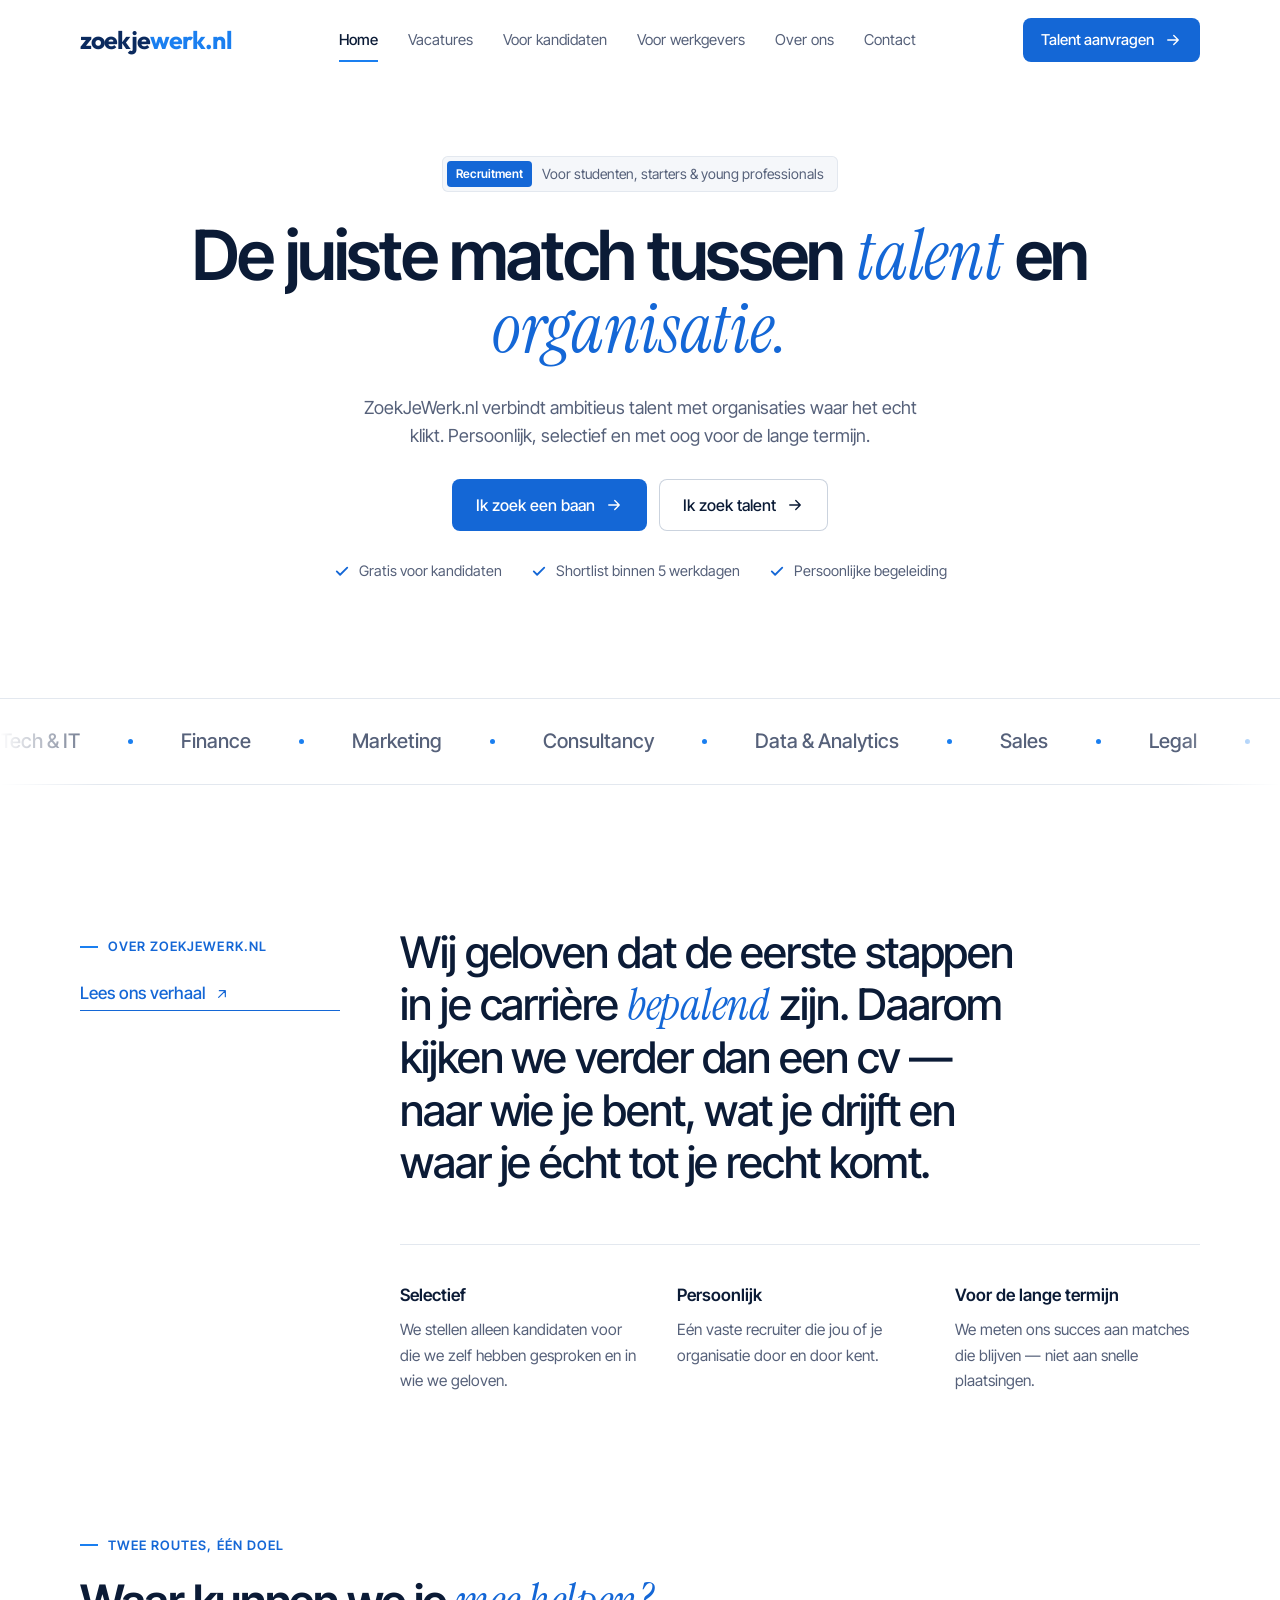
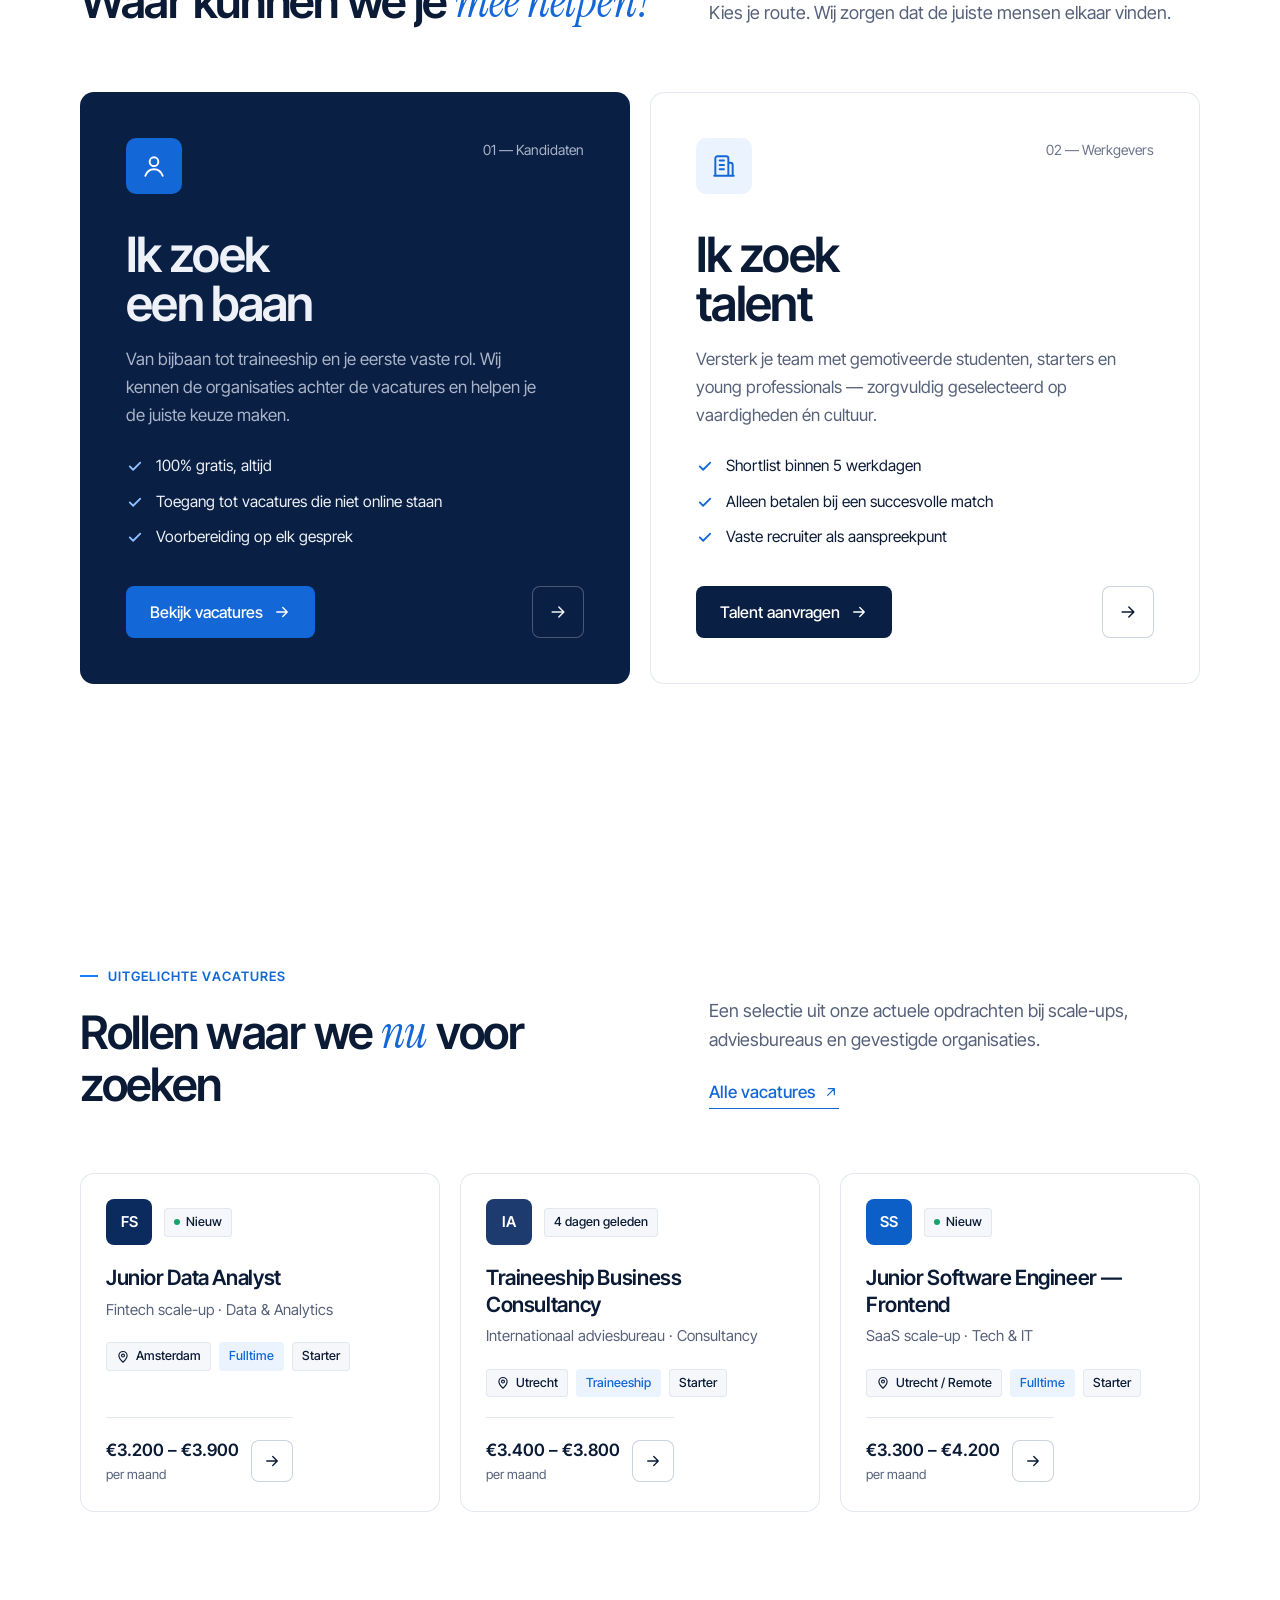
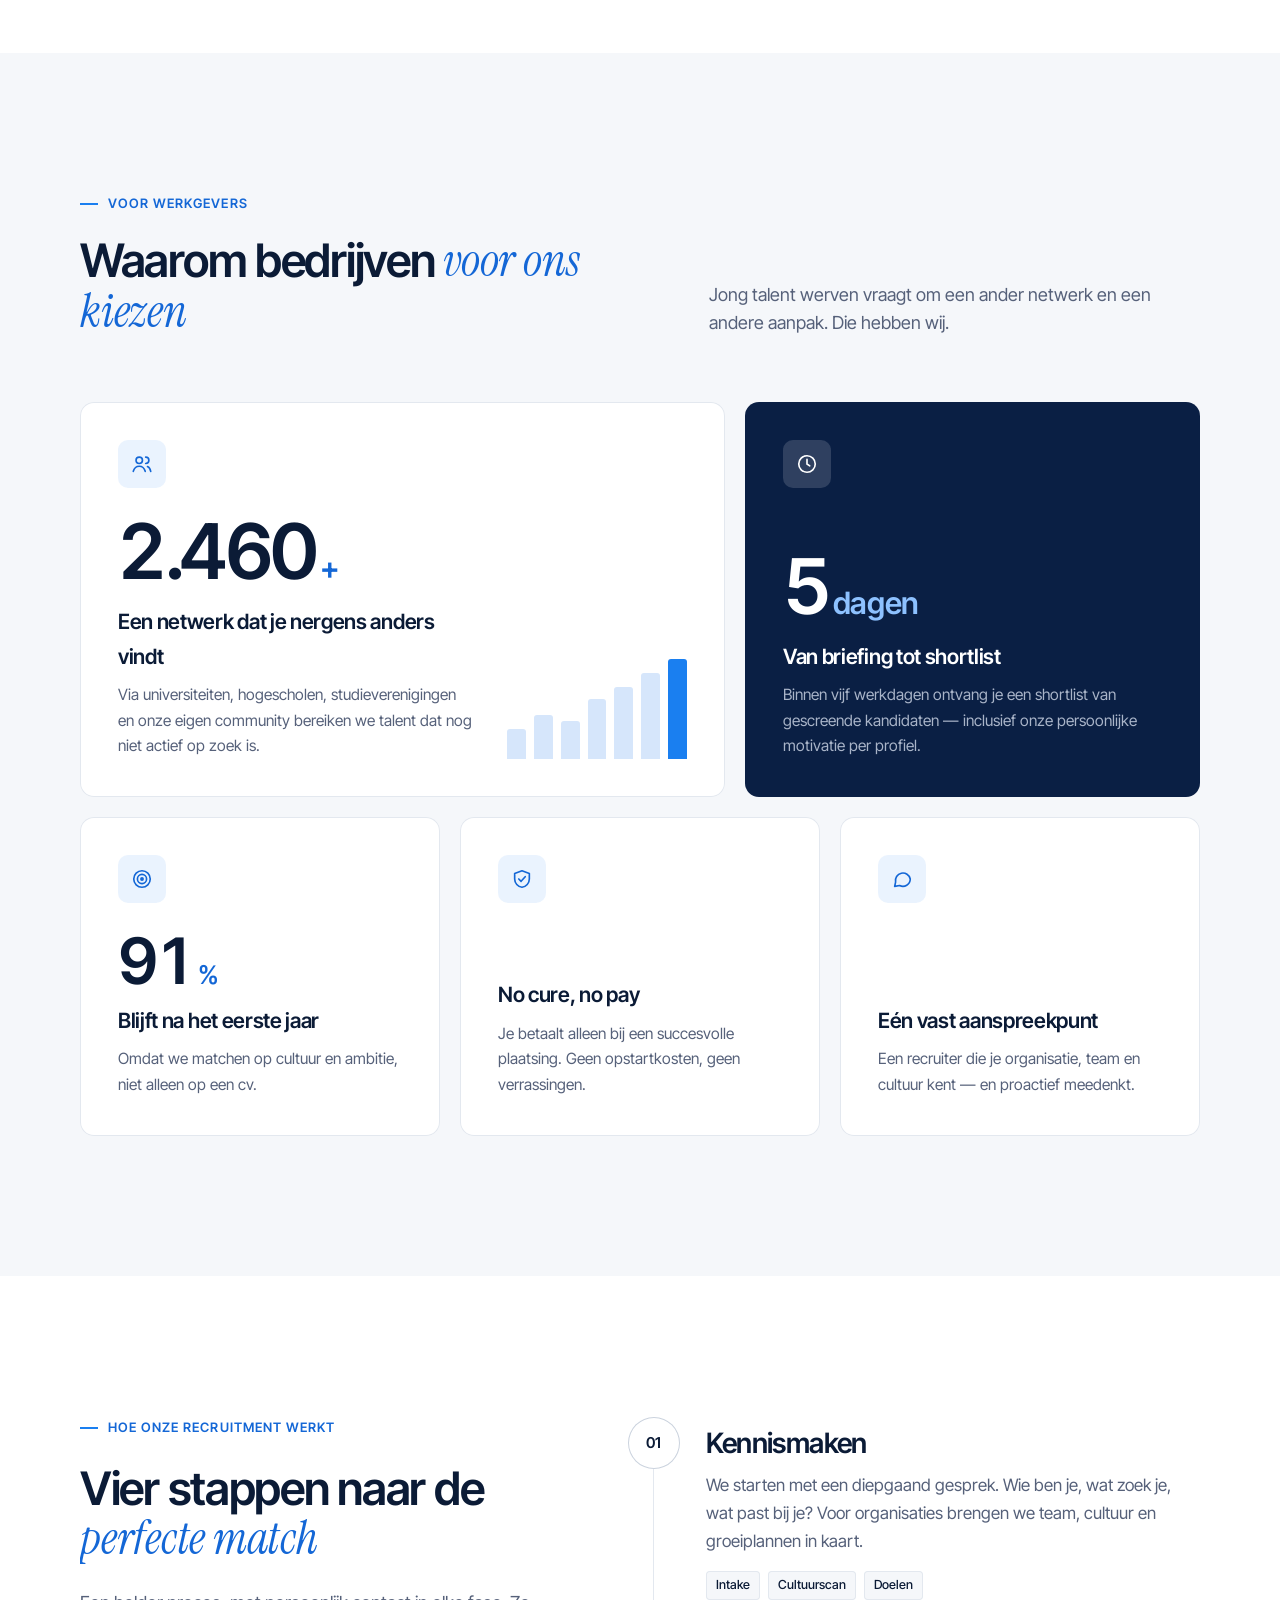
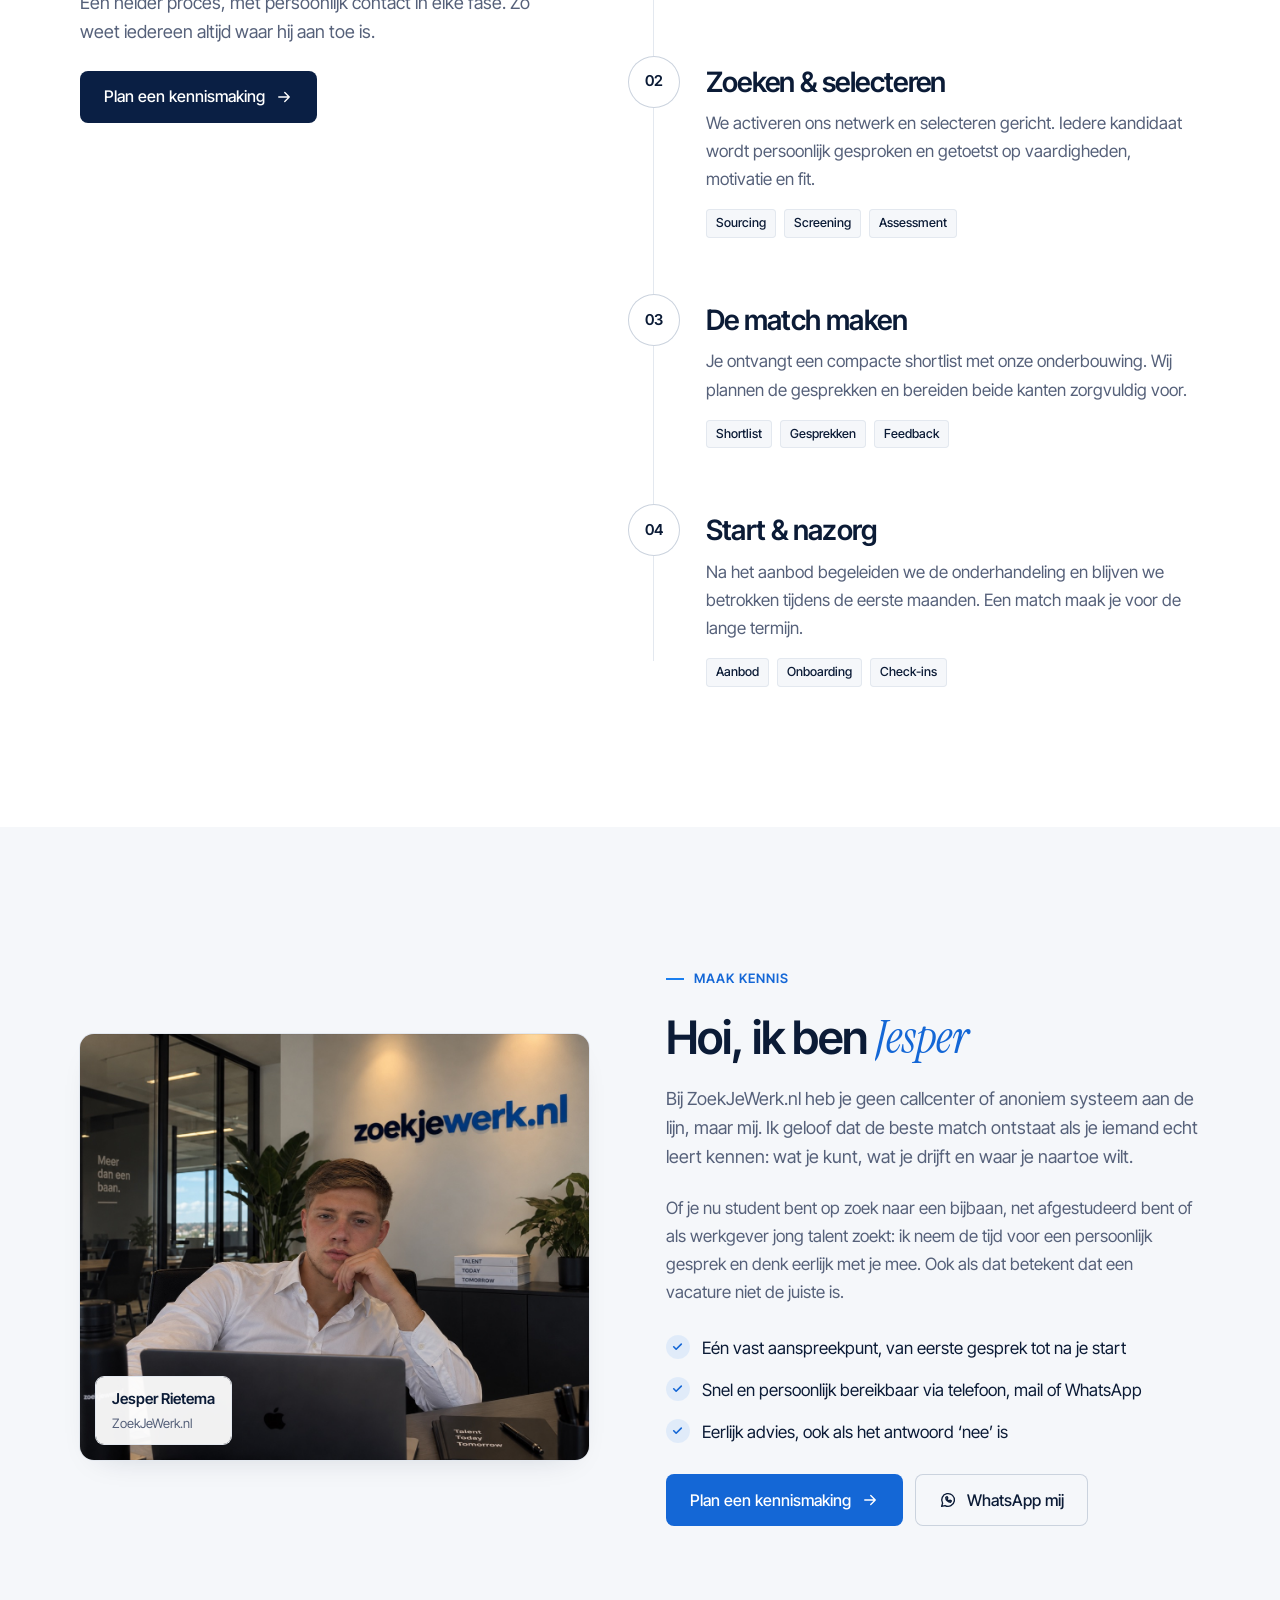
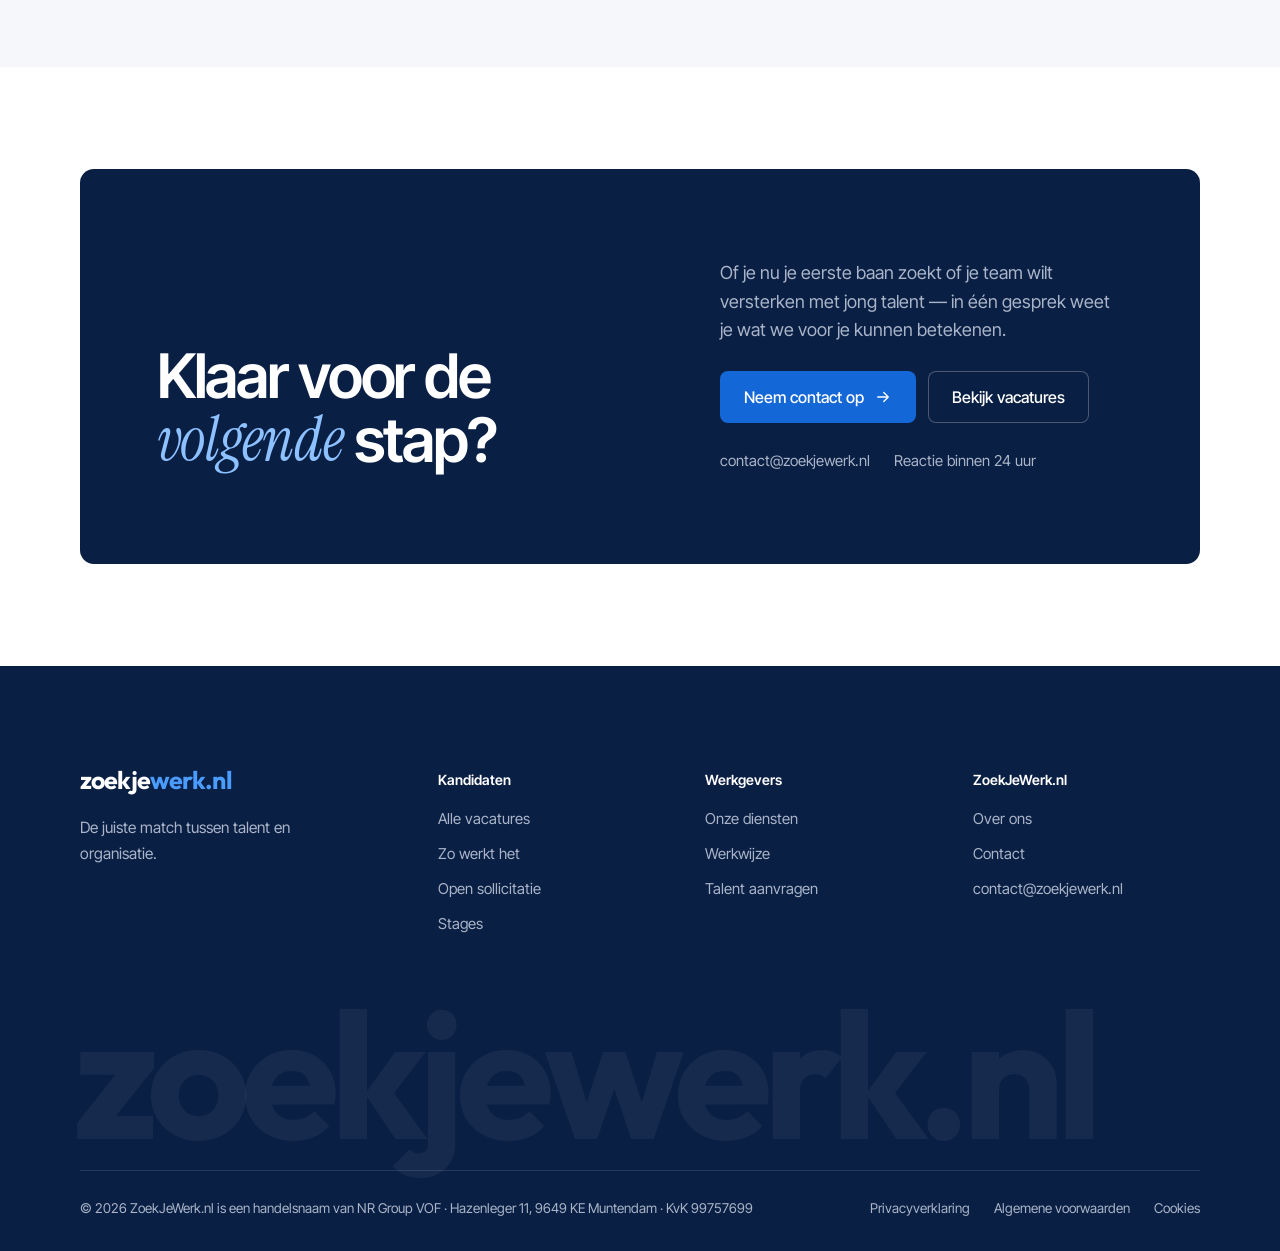
==== index.html @ 66260db1 "Homepage: sectie 'Maak kennis' met foto van Jesper - Foto gecomprimeerd (jesper.jpg, 190 KB) - Map a" ====
<!DOCTYPE html>
<html lang="nl">
<head>
  <meta charset="utf-8">
  <meta name="viewport" content="width=device-width, initial-scale=1">
  <title>ZoekJeWerk.nl — De juiste match tussen talent en organisatie</title>
  <meta name="description" content="ZoekJeWerk.nl is hét recruitmentbureau voor studenten, starters en young professionals. Wij koppelen talent aan organisaties waar het écht klikt.">
  <meta name="theme-color" content="#040B1C">
  <meta property="og:title" content="ZoekJeWerk.nl — De juiste match tussen talent en organisatie">
  <meta property="og:description" content="ZoekJeWerk.nl is hét recruitmentbureau voor studenten, starters en young professionals. Wij koppelen talent aan organisaties waar het écht klikt.">
  <meta property="og:type" content="website">
  <meta property="og:locale" content="nl_NL">
  <link rel="icon" href="data:image/svg+xml,%3Csvg xmlns='http://www.w3.org/2000/svg' viewBox='0 0 64 64'%3E%3Crect width='64' height='64' rx='16' fill='%230B2A5E'/%3E%3Ctext x='32' y='45' text-anchor='middle' font-family='Arial,Helvetica,sans-serif' font-weight='800' font-size='40' fill='%23fff'%3Ez%3C/text%3E%3Ccircle cx='48' cy='44' r='5' fill='%231A7FF0'/%3E%3C/svg%3E">
  <link rel="preconnect" href="https://fonts.googleapis.com">
  <link rel="preconnect" href="https://fonts.gstatic.com" crossorigin>
  <link href="https://fonts.googleapis.com/css2?family=Inter+Tight:wght@400;500;600;700&family=Instrument+Serif:ital@1&family=Outfit:wght@600;700&display=swap" rel="stylesheet">
  <link rel="stylesheet" href="assets/css/style.css">
</head>
<body>
  <div class="curtain" aria-hidden="true"><span class="wordmark"><span class="wordmark__a">zoekje</span><span class="wordmark__b">werk.nl</span></span></div>
  <a class="sr-only" href="#main">Direct naar de inhoud</a>

  <header class="header">
    <div class="container header__bar">
      <a class="logo" href="index.html" aria-label="ZoekJeWerk.nl — naar de homepage"><span class="wordmark"><span class="wordmark__a">zoekje</span><span class="wordmark__b">werk.nl</span></span></a>
      <nav class="nav" aria-label="Hoofdmenu">
        <a href="index.html" aria-current="page">Home</a>
        <a href="vacatures.html">Vacatures</a>
        <a href="voor-kandidaten.html">Voor kandidaten</a>
        <a href="voor-werkgevers.html">Voor werkgevers</a>
        <a href="over-ons.html">Over ons</a>
        <a href="contact.html">Contact</a>
      </nav>
      <div class="header__cta">
        <a class="btn btn--accent btn--sm" href="voor-werkgevers.html#aanvraag">Talent aanvragen <svg class="arrow" viewBox="0 0 24 24" fill="none" stroke="currentColor" stroke-width="1.8" stroke-linecap="round" stroke-linejoin="round"><path d="M5 12h14M13 6l6 6-6 6"/></svg></a>
        <button class="menu-toggle" aria-label="Menu openen" aria-expanded="false"><span></span><span></span></button>
      </div>
    </div>
  </header>

  <div class="mobile-menu">
    <nav aria-label="Mobiel menu">
      <a href="index.html" aria-current="page">Home</a>
      <a href="vacatures.html">Vacatures</a>
      <a href="voor-kandidaten.html">Voor kandidaten</a>
      <a href="voor-werkgevers.html">Voor werkgevers</a>
      <a href="over-ons.html">Over ons</a>
      <a href="contact.html">Contact</a>
    </nav>
    <div class="mobile-menu__foot">
      <a class="btn btn--accent" href="voor-werkgevers.html#aanvraag">Talent aanvragen <svg class="arrow" viewBox="0 0 24 24" fill="none" stroke="currentColor" stroke-width="1.8" stroke-linecap="round" stroke-linejoin="round"><path d="M5 12h14M13 6l6 6-6 6"/></svg></a>
      <a href="mailto:contact@zoekjewerk.nl">contact@zoekjewerk.nl</a>
    </div>
  </div>

  <main id="main">
    <section class="hero fx-noise">
      <div class="orb orb--gold"></div>
      <div class="orb orb--blue"></div>
      <div class="orb orb--violet"></div>
      <div class="fx-grid"></div>

      <div class="container hero__inner">
        <div class="hero__copy">
          <div class="hero__badge fade-up" style="--d:.3s"><b>Recruitment</b> Voor studenten, starters &amp; young professionals</div>
          <h1 class="display" data-split data-split-delay=".4">De juiste match tussen <span class="serif">talent</span> en <span class="serif">organisatie.</span></h1>
          <p class="hero__sub fade-up" style="--d:1s">ZoekJeWerk.nl verbindt ambitieus talent met organisaties waar het echt klikt. Persoonlijk, selectief en met oog voor de lange termijn.</p>
          <div class="hero__actions fade-up" style="--d:1.15s">
            <a class="btn btn--accent" href="vacatures.html">Ik zoek een baan <svg class="arrow" viewBox="0 0 24 24" fill="none" stroke="currentColor" stroke-width="1.8" stroke-linecap="round" stroke-linejoin="round"><path d="M5 12h14M13 6l6 6-6 6"/></svg></a>
            <a class="btn btn--ghost" href="voor-werkgevers.html">Ik zoek talent <svg class="arrow" viewBox="0 0 24 24" fill="none" stroke="currentColor" stroke-width="1.8" stroke-linecap="round" stroke-linejoin="round"><path d="M5 12h14M13 6l6 6-6 6"/></svg></a>
          </div>
          <div class="hero__meta fade-up" style="--d:1.3s">
            <span><svg viewBox="0 0 24 24" fill="none" stroke="currentColor" stroke-width="2.4" stroke-linecap="round" stroke-linejoin="round"><path d="M5 12.5l4.5 4.5L19 7.5"/></svg> Gratis voor kandidaten</span>
            <span><svg viewBox="0 0 24 24" fill="none" stroke="currentColor" stroke-width="2.4" stroke-linecap="round" stroke-linejoin="round"><path d="M5 12.5l4.5 4.5L19 7.5"/></svg> Shortlist binnen 5 werkdagen</span>
            <span><svg viewBox="0 0 24 24" fill="none" stroke="currentColor" stroke-width="2.4" stroke-linecap="round" stroke-linejoin="round"><path d="M5 12.5l4.5 4.5L19 7.5"/></svg> Persoonlijke begeleiding</span>
          </div>
        </div>
      </div>

      <div class="scroll-hint" aria-hidden="true">Scroll<i></i></div>
    </section>

    <div class="marquee" aria-label="Vakgebieden waarin wij werven">
      <div class="marquee__track">
        <span class="marquee__item">Tech &amp; IT</span><span class="marquee__item">Finance</span><span class="marquee__item">Marketing</span><span class="marquee__item">Consultancy</span><span class="marquee__item">Data &amp; Analytics</span><span class="marquee__item">Sales</span><span class="marquee__item">Legal</span><span class="marquee__item">HR</span><span class="marquee__item">Supply Chain</span><span class="marquee__item">Customer Success</span><span class="marquee__item">Tech &amp; IT</span><span class="marquee__item">Finance</span><span class="marquee__item">Marketing</span><span class="marquee__item">Consultancy</span><span class="marquee__item">Data &amp; Analytics</span><span class="marquee__item">Sales</span><span class="marquee__item">Legal</span><span class="marquee__item">HR</span><span class="marquee__item">Supply Chain</span><span class="marquee__item">Customer Success</span>
      </div>
    </div>

    <section class="section">
      <div class="container intro-grid">
        <div class="intro-side">
          <span class="eyebrow reveal">Over ZoekJeWerk.nl</span>
          <a class="link-arrow reveal" style="--d:.1s" href="over-ons.html">Lees ons verhaal <svg viewBox="0 0 24 24" fill="none" stroke="currentColor" stroke-width="1.8" stroke-linecap="round" stroke-linejoin="round"><path d="M7 17L17 7M8 7h9v9"/></svg></a>
        </div>
        <div>
          <p class="statement" data-highlight>Wij geloven dat de eerste stappen in je carrière <span class="serif">bepalend</span> zijn. Daarom kijken we verder dan een cv — naar wie je bent, wat je drijft en waar je écht tot je recht komt.</p>
          <div class="intro-foot">
            <div class="reveal"><h4>Selectief</h4><p>We stellen alleen kandidaten voor die we zelf hebben gesproken en in wie we geloven.</p></div>
            <div class="reveal" style="--d:.1s"><h4>Persoonlijk</h4><p>Eén vaste recruiter die jou of je organisatie door en door kent.</p></div>
            <div class="reveal" style="--d:.2s"><h4>Voor de lange termijn</h4><p>We meten ons succes aan matches die blijven — niet aan snelle plaatsingen.</p></div>
          </div>
        </div>
      </div>
    </section>

    <section class="section" style="padding-top:0">
      <div class="container">
        <div class="section-head section-head--split">
          <div style="display:grid;gap:20px">
            <span class="eyebrow reveal">Twee routes, één doel</span>
            <h2 class="h2" data-split>Waar kunnen we je <span class="serif">mee helpen?</span></h2>
          </div>
          <p class="lead reveal">Kies je route. Wij zorgen dat de juiste mensen elkaar vinden.</p>
        </div>
        <div class="routes">
          <a class="route route--dark reveal" href="vacatures.html">
            <div class="route__glow"></div>
            <div class="route__top">
              <div class="route__icon"><svg viewBox="0 0 24 24" fill="none" stroke="currentColor" stroke-width="1.8" stroke-linecap="round" stroke-linejoin="round"><circle cx="12" cy="8" r="4"/><path d="M4 21c1.5-4 4.5-6 8-6s6.5 2 8 6"/></svg></div>
              <span class="route__num">01 — Kandidaten</span>
            </div>
            <div>
              <h3>Ik zoek<br>een baan</h3>
              <p>Van bijbaan tot traineeship en je eerste vaste rol. Wij kennen de organisaties achter de vacatures en helpen je de juiste keuze maken.</p>
              <ul class="route__list">
                <li><svg viewBox="0 0 24 24" fill="none" stroke="currentColor" stroke-width="2.4" stroke-linecap="round" stroke-linejoin="round"><path d="M5 12.5l4.5 4.5L19 7.5"/></svg> 100% gratis, altijd</li>
                <li><svg viewBox="0 0 24 24" fill="none" stroke="currentColor" stroke-width="2.4" stroke-linecap="round" stroke-linejoin="round"><path d="M5 12.5l4.5 4.5L19 7.5"/></svg> Toegang tot vacatures die niet online staan</li>
                <li><svg viewBox="0 0 24 24" fill="none" stroke="currentColor" stroke-width="2.4" stroke-linecap="round" stroke-linejoin="round"><path d="M5 12.5l4.5 4.5L19 7.5"/></svg> Voorbereiding op elk gesprek</li>
              </ul>
            </div>
            <div class="route__foot">
              <span class="btn btn--accent">Bekijk vacatures <svg class="arrow" viewBox="0 0 24 24" fill="none" stroke="currentColor" stroke-width="1.8" stroke-linecap="round" stroke-linejoin="round"><path d="M5 12h14M13 6l6 6-6 6"/></svg></span>
              <span class="route__go"><svg class="arrow" viewBox="0 0 24 24" fill="none" stroke="currentColor" stroke-width="1.8" stroke-linecap="round" stroke-linejoin="round"><path d="M5 12h14M13 6l6 6-6 6"/></svg></span>
            </div>
          </a>
          <a class="route route--light reveal" style="--d:.12s" href="voor-werkgevers.html">
            <div class="route__glow"></div>
            <div class="route__top">
              <div class="route__icon"><svg viewBox="0 0 24 24" fill="none" stroke="currentColor" stroke-width="1.8" stroke-linecap="round" stroke-linejoin="round"><path d="M4 21V5a2 2 0 0 1 2-2h8a2 2 0 0 1 2 2v16M16 9h2a2 2 0 0 1 2 2v10M3 21h18M8 7h4M8 11h4M8 15h4"/></svg></div>
              <span class="route__num">02 — Werkgevers</span>
            </div>
            <div>
              <h3>Ik zoek<br>talent</h3>
              <p>Versterk je team met gemotiveerde studenten, starters en young professionals — zorgvuldig geselecteerd op vaardigheden én cultuur.</p>
              <ul class="route__list">
                <li><svg viewBox="0 0 24 24" fill="none" stroke="currentColor" stroke-width="2.4" stroke-linecap="round" stroke-linejoin="round"><path d="M5 12.5l4.5 4.5L19 7.5"/></svg> Shortlist binnen 5 werkdagen</li>
                <li><svg viewBox="0 0 24 24" fill="none" stroke="currentColor" stroke-width="2.4" stroke-linecap="round" stroke-linejoin="round"><path d="M5 12.5l4.5 4.5L19 7.5"/></svg> Alleen betalen bij een succesvolle match</li>
                <li><svg viewBox="0 0 24 24" fill="none" stroke="currentColor" stroke-width="2.4" stroke-linecap="round" stroke-linejoin="round"><path d="M5 12.5l4.5 4.5L19 7.5"/></svg> Vaste recruiter als aanspreekpunt</li>
              </ul>
            </div>
            <div class="route__foot">
              <span class="btn">Talent aanvragen <svg class="arrow" viewBox="0 0 24 24" fill="none" stroke="currentColor" stroke-width="1.8" stroke-linecap="round" stroke-linejoin="round"><path d="M5 12h14M13 6l6 6-6 6"/></svg></span>
              <span class="route__go"><svg class="arrow" viewBox="0 0 24 24" fill="none" stroke="currentColor" stroke-width="1.8" stroke-linecap="round" stroke-linejoin="round"><path d="M5 12h14M13 6l6 6-6 6"/></svg></span>
            </div>
          </a>
        </div>
      </div>
    </section>

    <section class="section white">
      <div class="container">
        <div class="section-head section-head--split">
          <div style="display:grid;gap:20px">
            <span class="eyebrow reveal">Uitgelichte vacatures</span>
            <h2 class="h2" data-split>Rollen waar we <span class="serif">nu</span> voor zoeken</h2>
          </div>
          <div class="reveal" style="display:grid;gap:24px;justify-items:start">
            <p class="lead">Een selectie uit onze actuele opdrachten bij scale-ups, adviesbureaus en gevestigde organisaties.</p>
            <a class="link-arrow" href="vacatures.html">Alle vacatures <svg viewBox="0 0 24 24" fill="none" stroke="currentColor" stroke-width="1.8" stroke-linecap="round" stroke-linejoin="round"><path d="M7 17L17 7M8 7h9v9"/></svg></a>
          </div>
        </div>
        <div class="jobs-grid" id="featured-jobs"></div>
      </div>
    </section>

    <section class="section dark fx-noise" style="overflow:hidden">
      <div class="container" style="position:relative;z-index:1">
        <div class="section-head section-head--split">
          <div style="display:grid;gap:20px">
            <span class="eyebrow reveal">Voor werkgevers</span>
            <h2 class="h2" data-split>Waarom bedrijven <span class="serif" style="color:var(--accent-2)">voor ons kiezen</span></h2>
          </div>
          <p class="lead reveal">Jong talent werven vraagt om een ander netwerk en een andere aanpak. Die hebben wij.</p>
        </div>
        <div class="bento">
          <div class="bento__cell bento__cell--a">
            <div class="bento__icon"><svg viewBox="0 0 24 24" fill="none" stroke="currentColor" stroke-width="1.8" stroke-linecap="round" stroke-linejoin="round"><circle cx="9" cy="8" r="3.5"/><path d="M2.5 20c1-3.5 3.5-5.5 6.5-5.5s5.5 2 6.5 5.5"/><path d="M16 4.5a3.5 3.5 0 0 1 0 7M18 14.8c1.8.8 3 2.6 3.5 5.2"/></svg></div>
            <div style="display:grid;grid-template-columns:1fr auto;gap:32px;align-items:end">
              <div>
                <div class="bento__stat"><span data-count="2500">0</span><small>+</small></div>
                <h3 style="margin-top:16px">Een netwerk dat je nergens anders vindt</h3>
                <p>Via universiteiten, hogescholen, studieverenigingen en onze eigen community bereiken we talent dat nog niet actief op zoek is.</p>
              </div>
              <div class="bento__viz" style="width:180px" aria-hidden="true"><i></i><i></i><i></i><i></i><i></i><i></i><i></i></div>
            </div>
          </div>
          <div class="bento__cell bento__cell--b">
            <div class="bento__icon" style="background:rgba(255,255,255,.15);color:#fff;box-shadow:none"><svg viewBox="0 0 24 24" fill="none" stroke="currentColor" stroke-width="1.8" stroke-linecap="round"><circle cx="12" cy="12" r="9"/><path d="M12 7v5l3 2"/></svg></div>
            <div>
              <div class="bento__stat"><span data-count="5">0</span><small>dagen</small></div>
              <h3 style="margin-top:16px">Van briefing tot shortlist</h3>
              <p>Binnen vijf werkdagen ontvang je een shortlist van gescreende kandidaten — inclusief onze persoonlijke motivatie per profiel.</p>
            </div>
          </div>
          <div class="bento__cell bento__cell--c">
            <div class="bento__icon"><svg viewBox="0 0 24 24" fill="none" stroke="currentColor" stroke-width="1.8" stroke-linecap="round"><circle cx="12" cy="12" r="9"/><circle cx="12" cy="12" r="5"/><circle cx="12" cy="12" r="1.2" fill="currentColor"/></svg></div>
            <div>
              <div class="bento__stat" style="font-size:clamp(48px,5vw,72px)"><span data-count="92">0</span><small>%</small></div>
              <h3 style="margin-top:12px">Blijft na het eerste jaar</h3>
              <p>Omdat we matchen op cultuur en ambitie, niet alleen op een cv.</p>
            </div>
          </div>
          <div class="bento__cell bento__cell--d">
            <div class="bento__icon"><svg viewBox="0 0 24 24" fill="none" stroke="currentColor" stroke-width="1.8" stroke-linecap="round" stroke-linejoin="round"><path d="M12 3l8 3v6c0 4.5-3.4 8.3-8 9-4.6-.7-8-4.5-8-9V6l8-3z"/><path d="M8.5 12l2.5 2.5 4.5-5"/></svg></div>
            <div>
              <h3>No cure, no pay</h3>
              <p>Je betaalt alleen bij een succesvolle plaatsing. Geen opstartkosten, geen verrassingen.</p>
            </div>
          </div>
          <div class="bento__cell bento__cell--e">
            <div class="bento__icon"><svg viewBox="0 0 24 24" fill="none" stroke="currentColor" stroke-width="1.8" stroke-linecap="round" stroke-linejoin="round"><path d="M21 12a8 8 0 0 1-11.6 7.1L4 20l1-4.6A8 8 0 1 1 21 12z"/></svg></div>
            <div>
              <h3>Eén vast aanspreekpunt</h3>
              <p>Een recruiter die je organisatie, team en cultuur kent — en proactief meedenkt.</p>
            </div>
          </div>
        </div>
      </div>
    </section>

    <section class="section">
      <div class="container process">
        <div class="process__sticky">
          <span class="eyebrow reveal">Hoe onze recruitment werkt</span>
          <h2 class="h2" data-split>Vier stappen naar de <span class="serif">perfecte match</span></h2>
          <p class="lead reveal">Een helder proces, met persoonlijk contact in elke fase. Zo weet iedereen altijd waar hij aan toe is.</p>
          <div class="reveal"><a class="btn" href="contact.html">Plan een kennismaking <svg class="arrow" viewBox="0 0 24 24" fill="none" stroke="currentColor" stroke-width="1.8" stroke-linecap="round" stroke-linejoin="round"><path d="M5 12h14M13 6l6 6-6 6"/></svg></a></div>
        </div>
        
          <div class="steps">
            <div class="steps__line"><i></i></div>
            <div class="step reveal">
              <div class="step__num">01</div>
              <div>
                <h3>Kennismaken</h3>
                <p>We starten met een diepgaand gesprek. Wie ben je, wat zoek je, wat past bij je? Voor organisaties brengen we team, cultuur en groeiplannen in kaart.</p>
                <div class="step__tags"><span class="tag">Intake</span><span class="tag">Cultuurscan</span><span class="tag">Doelen</span></div>
              </div>
            </div>
            <div class="step reveal">
              <div class="step__num">02</div>
              <div>
                <h3>Zoeken &amp; selecteren</h3>
                <p>We activeren ons netwerk en selecteren gericht. Iedere kandidaat wordt persoonlijk gesproken en getoetst op vaardigheden, motivatie en fit.</p>
                <div class="step__tags"><span class="tag">Sourcing</span><span class="tag">Screening</span><span class="tag">Assessment</span></div>
              </div>
            </div>
            <div class="step reveal">
              <div class="step__num">03</div>
              <div>
                <h3>De match maken</h3>
                <p>Je ontvangt een compacte shortlist met onze onderbouwing. Wij plannen de gesprekken en bereiden beide kanten zorgvuldig voor.</p>
                <div class="step__tags"><span class="tag">Shortlist</span><span class="tag">Gesprekken</span><span class="tag">Feedback</span></div>
              </div>
            </div>
            <div class="step reveal">
              <div class="step__num">04</div>
              <div>
                <h3>Start &amp; nazorg</h3>
                <p>Na het aanbod begeleiden we de onderhandeling en blijven we betrokken tijdens de eerste maanden. Een match maak je voor de lange termijn.</p>
                <div class="step__tags"><span class="tag">Aanbod</span><span class="tag">Onboarding</span><span class="tag">Check-ins</span></div>
              </div>
            </div>
          </div>
      </div>
    </section>

    <section class="section soft" id="jesper">
      <div class="container founder">
        <figure class="founder__photo reveal">
          <img src="assets/images/jesper.jpg" width="1200" height="1005" loading="lazy" alt="Jesper Rietema van ZoekJeWerk.nl">
          <figcaption><b>Jesper Rietema</b><span>ZoekJeWerk.nl</span></figcaption>
        </figure>
        <div class="founder__copy">
          <span class="eyebrow reveal">Maak kennis</span>
          <h2 class="h2" data-split>Hoi, ik ben <span class="serif">Jesper</span></h2>
          <p class="lead reveal">Bij ZoekJeWerk.nl heb je geen callcenter of anoniem systeem aan de lijn, maar mij. Ik geloof dat de beste match ontstaat als je iemand echt leert kennen: wat je kunt, wat je drijft en waar je naartoe wilt.</p>
          <p class="reveal">Of je nu student bent op zoek naar een bijbaan, net afgestudeerd bent of als werkgever jong talent zoekt: ik neem de tijd voor een persoonlijk gesprek en denk eerlijk met je mee. Ook als dat betekent dat een vacature niet de juiste is.</p>
          <ul class="checklist reveal">
            <li><div>Eén vast aanspreekpunt, van eerste gesprek tot na je start</div></li>
            <li><div>Snel en persoonlijk bereikbaar via telefoon, mail of WhatsApp</div></li>
            <li><div>Eerlijk advies, ook als het antwoord &lsquo;nee&rsquo; is</div></li>
          </ul>
          <div class="founder__actions reveal">
            <a class="btn btn--accent" href="contact.html">Plan een kennismaking <svg class="arrow" viewBox="0 0 24 24" fill="none" stroke="currentColor" stroke-width="1.8" stroke-linecap="round" stroke-linejoin="round"><path d="M5 12h14M13 6l6 6-6 6"/></svg></a>
            <a class="btn btn--ghost" href="https://wa.me/31644904351" target="_blank" rel="noopener"><svg class="icon" viewBox="0 0 24 24" fill="none" stroke="currentColor" stroke-width="1.8" stroke-linecap="round" stroke-linejoin="round"><path d="M3.5 20.5l1.3-4.2A8.5 8.5 0 1 1 8 19.4l-4.5 1.1z"/><path d="M9 8.5c0 3.5 3 6.5 6.5 6.5l1-1.8-2-1-1 1c-1.2-.4-2.3-1.5-2.7-2.7l1-1-1-2L9 8.5z"/></svg> WhatsApp mij</a>
          </div>
        </div>
      </div>
    </section>

    <section class="section--tight">
      <div class="container">
        <div class="cta reveal-scale fx-noise">
          <div class="orb orb--gold"></div>
          <div class="orb orb--blue"></div>
          <div class="fx-grid"></div>
          <div class="cta__inner">
            <h2 data-split>Klaar voor de <span class="serif">volgende</span> stap?</h2>
            <div class="cta__side">
              <p class="lead">Of je nu je eerste baan zoekt of je team wilt versterken met jong talent — in één gesprek weet je wat we voor je kunnen betekenen.</p>
              <div class="cta__actions">
                <a class="btn btn--accent" href="contact.html">Neem contact op <svg class="arrow" viewBox="0 0 24 24" fill="none" stroke="currentColor" stroke-width="1.8" stroke-linecap="round" stroke-linejoin="round"><path d="M5 12h14M13 6l6 6-6 6"/></svg></a>
                <a class="btn btn--ghost" href="vacatures.html">Bekijk vacatures</a>
              </div>
              <div class="cta__contact">
                <a href="mailto:contact@zoekjewerk.nl">contact@zoekjewerk.nl</a>
                <span>Reactie binnen 24 uur</span>
              </div>
            </div>
          </div>
        </div>
      </div>
    </section>

  </main>

  <div class="modal" id="job-modal" aria-hidden="true">
    <div class="modal__backdrop" data-close></div>
    <div class="modal__panel" role="dialog" aria-modal="true" aria-labelledby="modal-title">
      <button class="modal__close" data-close aria-label="Sluiten"><svg viewBox="0 0 24 24" fill="none" stroke="currentColor" stroke-width="2" stroke-linecap="round"><path d="M6 6l12 12M18 6L6 18"/></svg></button>
      <div data-modal-content></div>
    </div>
  </div>

  <footer class="footer">
    <div class="container">
      <div class="footer__top">
        <div class="footer__brand">
          <a class="logo" href="index.html" aria-label="ZoekJeWerk.nl"><span class="wordmark"><span class="wordmark__a">zoekje</span><span class="wordmark__b">werk.nl</span></span></a>
          <p class="footer__tagline">De juiste match tussen talent en organisatie.</p>
        </div>
        <div>
          <h4>Kandidaten</h4>
          <ul>
            <li><a href="vacatures.html">Alle vacatures</a></li>
            <li><a href="voor-kandidaten.html">Zo werkt het</a></li>
            <li><a href="voor-kandidaten.html#aanmelden">Open sollicitatie</a></li>
            <li><a href="vacatures.html?type=Stage">Stages</a></li>
          </ul>
        </div>
        <div>
          <h4>Werkgevers</h4>
          <ul>
            <li><a href="voor-werkgevers.html">Onze diensten</a></li>
            <li><a href="voor-werkgevers.html#werkwijze">Werkwijze</a></li>
            <li><a href="voor-werkgevers.html#aanvraag">Talent aanvragen</a></li>
          </ul>
        </div>
        <div>
          <h4>ZoekJeWerk.nl</h4>
          <ul>
            <li><a href="over-ons.html">Over ons</a></li>
            <li><a href="contact.html">Contact</a></li>
            <li><a href="mailto:contact@zoekjewerk.nl">contact@zoekjewerk.nl</a></li>
          </ul>
        </div>
      </div>
      <div class="footer__word" aria-hidden="true">zoekjewerk.nl</div>
      <div class="footer__bottom">
        <span>© <span data-year>2026</span> ZoekJeWerk.nl is een handelsnaam van NR Group VOF · Hazenleger 11, 9649 KE Muntendam · KvK 99757699</span>
        <nav aria-label="Juridisch">
          <a href="privacyverklaring.html">Privacyverklaring</a>
          <a href="algemene-voorwaarden.html">Algemene voorwaarden</a>
          <a href="cookieverklaring.html">Cookies</a>
        </nav>
      </div>
    </div>
  </footer>
  <script src="assets/js/jobs.js" defer></script>
  <script src="assets/js/main.js" defer></script>
</body>
</html>
---- assets/css/style.css ----
/* ==========================================================================
   ZoekJeWerk.nl — Design system
   Rustig en licht: witte/lichtgrijze vlakken, donkerblauwe tekst,
   blauw alleen als accent.
   ========================================================================== */

:root {
  /* Donkere vlakken (footer, CTA, uitgelichte blokken) */
  --ink: #0A1F44;
  --navy: #0A1F44;
  --navy-2: #102A56;
  --navy-3: #16336A;

  /* Lichte vlakken */
  --paper: #F5F7FA;
  --paper-2: #EDF1F6;
  --white: #FFFFFF;

  --text: #0B1B36;
  --muted: #56617A;
  --muted-2: #6B768C;
  --on-dark: #EEF2F8;
  --on-dark-muted: #A9B4C8;

  /* Merkblauw (logo) — alleen als accent */
  --accent: #1A7FF0;
  --accent-2: #8DC1FF;
  --accent-deep: #1467D6;
  --accent-soft: rgba(26, 127, 240, .09);

  --line: #E3E8EF;
  --line-strong: #CBD3DE;
  --line-dark: rgba(255, 255, 255, .12);
  --line-dark-strong: rgba(255, 255, 255, .26);

  --radius-sm: 6px;
  --radius: 10px;
  --radius-lg: 14px;

  --font-sans: "Inter Tight", "Inter", system-ui, -apple-system, "Segoe UI", sans-serif;
  --font-serif: "Instrument Serif", "Times New Roman", serif;

  --ease: cubic-bezier(.22, 1, .36, 1);
  --ease-in-out: cubic-bezier(.65, 0, .35, 1);

  --container: 1200px;
  --gutter: clamp(16px, 4vw, 40px);
  --section: clamp(88px, 11vw, 152px);

  --shadow-sm: 0 1px 2px rgba(11, 27, 54, .05);
  --shadow: 0 12px 32px -20px rgba(11, 27, 54, .22);
}

/* ---------- Reset ---------- */
*, *::before, *::after { box-sizing: border-box; }
html { -webkit-text-size-adjust: 100%; scroll-behavior: smooth; }
body {
  margin: 0;
  font-family: var(--font-sans);
  font-size: 17px;
  line-height: 1.65;
  color: var(--text);
  background: var(--white);
  -webkit-font-smoothing: antialiased;
  -moz-osx-font-smoothing: grayscale;
  text-rendering: optimizeLegibility;
  overflow-x: hidden;
}
img, svg { display: block; max-width: 100%; }
a { color: inherit; text-decoration: none; }
button, input, select, textarea { font: inherit; color: inherit; }
button { cursor: pointer; background: none; border: 0; padding: 0; }
h1, h2, h3, h4, p { margin: 0; }
ul { margin: 0; padding: 0; list-style: none; }
::selection { background: var(--accent); color: var(--white); }
:focus-visible { outline: 2px solid var(--accent); outline-offset: 3px; border-radius: 4px; }

/* ---------- Layout ---------- */
.container { width: 100%; max-width: var(--container); margin: 0 auto; padding: 0 var(--gutter); }
.section { padding: var(--section) 0; position: relative; }
.section--tight { padding: clamp(64px, 8vw, 104px) 0; }
.white { background: var(--white); }
/* Voorheen donkere secties zijn nu rustig lichtgrijs */
.dark, .dark-2 { background: var(--paper); color: var(--text); --accent-2: var(--accent-deep); }

/* ---------- Decoratie uit (glow, grid, ruis, cursor, laadscherm) ---------- */
.orb, .fx-grid, .scroll-hint, .curtain, .cursor, .route__glow { display: none !important; }
.fx-noise::after { content: none; }

/* ---------- Typography ---------- */
.eyebrow {
  display: inline-flex; align-items: center; gap: 10px;
  font-size: 13px; font-weight: 600; letter-spacing: .08em; text-transform: uppercase;
  color: var(--accent-deep);
}
.eyebrow::before { content: ""; width: 18px; height: 2px; background: var(--accent); }

.display { font-size: clamp(40px, 5.4vw, 76px); line-height: 1.04; letter-spacing: -.035em; font-weight: 600; }
.h1 { font-size: clamp(38px, 4.8vw, 64px); line-height: 1.06; letter-spacing: -.032em; font-weight: 600; }
.h2 { font-size: clamp(32px, 3.6vw, 48px); line-height: 1.1; letter-spacing: -.028em; font-weight: 600; }
.h3 { font-size: clamp(22px, 2vw, 26px); line-height: 1.25; letter-spacing: -.018em; font-weight: 600; }
.serif { font-family: var(--font-serif); font-style: italic; font-weight: 400; letter-spacing: -.005em; color: var(--accent-deep); }
.lead { font-size: clamp(18px, 1.4vw, 20px); line-height: 1.6; color: var(--muted); max-width: 60ch; }
.muted { color: var(--muted); }

.section-head { display: grid; gap: 18px; margin-bottom: clamp(44px, 5vw, 72px); max-width: 760px; }
.section-head--split { max-width: none; grid-template-columns: 1.2fr 1fr; align-items: end; gap: 40px; }
@media (max-width: 860px) { .section-head--split { grid-template-columns: 1fr; } }

/* ---------- Buttons ---------- */
.btn {
  --bg: var(--ink); --fg: var(--white);
  position: relative; display: inline-flex; align-items: center; justify-content: center; gap: 10px;
  height: 52px; padding: 0 24px; border-radius: 8px;
  background: var(--bg); color: var(--fg);
  font-size: 16px; font-weight: 500; white-space: nowrap;
  transition: background .25s, color .25s, box-shadow .25s;
}
.btn:hover { --bg: #13305F; }
.btn .arrow { width: 18px; height: 18px; transition: transform .35s var(--ease); }
.btn:hover .arrow { transform: translateX(3px); }
.btn--accent { --bg: var(--accent-deep); --fg: var(--white); }
.btn--accent:hover { --bg: #0F57B8; }
.btn--light { --bg: var(--white); --fg: var(--text); }
.btn--ghost { --bg: transparent; --fg: var(--text); box-shadow: inset 0 0 0 1px var(--line-strong); }
.btn--ghost:hover { --bg: var(--paper); box-shadow: inset 0 0 0 1px var(--text); }
.btn--sm { height: 44px; padding: 0 18px; font-size: 15px; }
.btn--block { width: 100%; }

.link-arrow {
  display: inline-flex; align-items: center; gap: 8px; font-weight: 500; color: var(--accent-deep);
  border-bottom: 1px solid currentColor; padding-bottom: 2px;
}
.link-arrow svg { width: 16px; height: 16px; transition: transform .3s var(--ease); }
.link-arrow:hover svg { transform: translate(2px, -2px); }

/* ---------- Header ---------- */
.header {
  position: fixed; inset: 0 0 auto 0; z-index: 100;
  background: rgba(255, 255, 255, .96);
  color: var(--text);
  transition: transform .4s var(--ease), box-shadow .3s;
}
.header__bar { display: flex; align-items: center; justify-content: space-between; gap: 24px; height: 80px; transition: height .3s var(--ease); }
.header.is-scrolled { box-shadow: 0 1px 0 var(--line); }
.header.is-scrolled .header__bar { height: 68px; }
.header.is-hidden { transform: translateY(-100%); }

.logo { display: inline-flex; align-items: center; gap: 12px; }
.nav { display: flex; align-items: center; gap: 2px; }
.nav a {
  position: relative; padding: 8px 14px;
  font-size: 15px; color: var(--muted); transition: color .2s;
}
.nav a:hover { color: var(--text); }
.nav a[aria-current="page"] { color: var(--text); font-weight: 500; }
.nav a[aria-current="page"]::after {
  content: ""; position: absolute; left: 14px; right: 14px; bottom: -2px; height: 2px; background: var(--accent);
}
.header__cta { display: flex; align-items: center; gap: 12px; }

.menu-toggle { display: none; width: 44px; height: 44px; border-radius: 8px; box-shadow: inset 0 0 0 1px var(--line-strong); position: relative; }
.menu-toggle span { position: absolute; left: 13px; right: 13px; height: 1.5px; background: currentColor; transition: transform .4s var(--ease), top .4s var(--ease); }
.menu-toggle span:nth-child(1) { top: 18px; }
.menu-toggle span:nth-child(2) { top: 25px; }
.menu-open .menu-toggle span:nth-child(1) { top: 21.5px; transform: rotate(45deg); }
.menu-open .menu-toggle span:nth-child(2) { top: 21.5px; transform: rotate(-45deg); }

.mobile-menu {
  position: fixed; inset: 0; z-index: 90; background: var(--white); color: var(--text);
  padding: 104px var(--gutter) 40px; display: flex; flex-direction: column; justify-content: space-between;
  opacity: 0; visibility: hidden; transition: opacity .3s, visibility .3s;
}
.menu-open .mobile-menu { opacity: 1; visibility: visible; }
.mobile-menu nav { display: grid; }
.mobile-menu nav a {
  font-size: clamp(26px, 7vw, 36px); font-weight: 600; letter-spacing: -.025em; line-height: 1.2;
  padding: 14px 0; border-bottom: 1px solid var(--line);
}
.mobile-menu nav a[aria-current="page"] { color: var(--accent-deep); }
.mobile-menu__foot { display: grid; gap: 16px; color: var(--muted); font-size: 15px; }

@media (max-width: 1060px) {
  .nav, .header__cta .btn { display: none; }
  .menu-toggle { display: block; }
}
body.menu-open { overflow: hidden; }

/* ---------- Hero (home) ---------- */
.hero {
  position: relative; background: var(--white); color: var(--text);
  padding: 156px 0 clamp(80px, 9vw, 120px);
  border-bottom: 1px solid var(--line);
}
.hero__inner { position: relative; display: grid; justify-items: center; }
.hero__copy { display: grid; gap: 28px; justify-items: center; text-align: center; max-width: 900px; }
.hero__badge {
  display: inline-flex; align-items: center; gap: 10px; width: fit-content;
  padding: 5px 14px 5px 5px; border-radius: 6px;
  background: var(--paper); box-shadow: inset 0 0 0 1px var(--line);
  font-size: 14px; color: var(--muted);
}
.hero__badge b { padding: 3px 9px; border-radius: 4px; background: var(--accent-deep); color: var(--white); font-weight: 600; font-size: 12px; }
.hero__sub { font-size: clamp(18px, 1.4vw, 20px); color: var(--muted); max-width: 56ch; line-height: 1.6; }
.hero__actions { display: flex; flex-wrap: wrap; justify-content: center; gap: 12px; }
.hero__meta { display: flex; flex-wrap: wrap; justify-content: center; gap: 12px 28px; font-size: 14.5px; color: var(--muted); }
.hero__meta span { display: inline-flex; align-items: center; gap: 8px; }
.hero__meta svg { width: 18px; height: 18px; color: var(--accent-deep); }

/* Avatar (initialen) */
.avatar {
  width: 48px; height: 48px; border-radius: 8px; flex: none;
  display: grid; place-items: center; font-weight: 600; font-size: 16px;
  background: var(--accent-deep); color: var(--white);
  overflow: hidden;
}
.avatar img { width: 100%; height: 100%; object-fit: cover; display: block; }
.avatar--org { background: var(--ink); color: var(--white); }

@media (max-width: 560px) {
  .hero { padding-top: 124px; }
}

/* ---------- Marquee ---------- */
.marquee {
  position: relative; overflow: hidden; padding: 26px 0;
  background: var(--white); color: var(--muted); border-bottom: 1px solid var(--line);
  mask-image: linear-gradient(90deg, transparent, #000 8%, #000 92%, transparent);
  -webkit-mask-image: linear-gradient(90deg, transparent, #000 8%, #000 92%, transparent);
}
.marquee__track { display: flex; gap: 48px; width: max-content; animation: marquee 50s linear infinite; }
.marquee:hover .marquee__track { animation-play-state: paused; }
.marquee__item { display: inline-flex; align-items: center; gap: 48px; font-size: clamp(17px, 1.6vw, 20px); font-weight: 500; white-space: nowrap; }
.marquee__item::after { content: ""; width: 5px; height: 5px; border-radius: 50%; background: var(--accent); }
@keyframes marquee { to { transform: translateX(-50%); } }

/* ---------- Intro statement ---------- */
.statement { font-size: clamp(28px, 3.4vw, 46px); line-height: 1.2; letter-spacing: -.025em; font-weight: 500; max-width: 24ch; }
.statement .w { opacity: .2; transition: opacity .25s linear; }
.statement .w.on { opacity: 1; }
.intro-grid { display: grid; grid-template-columns: 260px 1fr; gap: 60px; }
.intro-side { display: grid; align-content: start; gap: 22px; padding-top: 10px; }
.intro-foot { margin-top: 56px; display: grid; grid-template-columns: repeat(3, 1fr); gap: 32px; padding-top: 36px; border-top: 1px solid var(--line); }
.intro-foot h4 { font-size: 17px; font-weight: 600; margin-bottom: 8px; }
.intro-foot p { color: var(--muted); font-size: 15.5px; }
@media (max-width: 860px) {
  .intro-grid { grid-template-columns: 1fr; gap: 24px; }
  .intro-foot { grid-template-columns: 1fr; }
}

/* ---------- Routes ---------- */
.routes { display: grid; grid-template-columns: 1fr 1fr; gap: 20px; }
.route {
  position: relative; overflow: hidden;
  min-height: 460px; padding: clamp(28px, 3.6vw, 48px); border-radius: var(--radius-lg);
  display: flex; flex-direction: column; justify-content: space-between; gap: 36px;
  transition: box-shadow .3s, transform .4s var(--ease);
}
.route:hover { transform: translateY(-3px); }
.route--dark { background: var(--ink); color: var(--on-dark); }
.route--light { background: var(--white); box-shadow: inset 0 0 0 1px var(--line); }
.route--light:hover { box-shadow: inset 0 0 0 1px var(--line-strong), var(--shadow); }
.route__top { display: flex; justify-content: space-between; align-items: flex-start; }
.route__num { font-size: 14px; color: var(--muted-2); }
.route--dark .route__num { color: var(--on-dark-muted); }
.route__icon { width: 56px; height: 56px; border-radius: 10px; display: grid; place-items: center; background: var(--accent-deep); color: var(--white); }
.route--light .route__icon { background: var(--accent-soft); color: var(--accent-deep); }
.route__icon svg { width: 26px; height: 26px; }
.route h3 { font-size: clamp(34px, 3.8vw, 52px); line-height: 1.02; letter-spacing: -.035em; font-weight: 600; }
.route p { margin-top: 16px; max-width: 42ch; color: var(--muted); font-size: 17px; }
.route--dark p { color: var(--on-dark-muted); }
.route__list { display: grid; gap: 10px; margin-top: 24px; }
.route__list li { display: flex; gap: 12px; align-items: center; font-size: 15.5px; }
.route__list svg { width: 18px; height: 18px; color: var(--accent-2); flex: none; }
.route--light .route__list svg { color: var(--accent-deep); }
.route__foot { display: flex; align-items: center; justify-content: space-between; gap: 20px; flex-wrap: wrap; }
.route__go { width: 52px; height: 52px; border-radius: 8px; display: grid; place-items: center; box-shadow: inset 0 0 0 1px var(--line-dark-strong); transition: background .3s, color .3s, box-shadow .3s; }
.route--light .route__go { box-shadow: inset 0 0 0 1px var(--line-strong); }
.route__go svg { width: 20px; height: 20px; transition: transform .35s var(--ease); }
.route:hover .route__go { background: var(--accent-deep); color: var(--white); box-shadow: none; }
.route:hover .route__go svg { transform: translateX(2px); }
@media (max-width: 860px) { .routes { grid-template-columns: 1fr; } .route { min-height: 400px; } }

/* ---------- Vacatures (kaarten) ---------- */
.jobs-grid { display: grid; grid-template-columns: repeat(3, 1fr); gap: 20px; }
@media (max-width: 1000px) { .jobs-grid { grid-template-columns: repeat(2, 1fr); } }
@media (max-width: 640px) { .jobs-grid { grid-template-columns: 1fr; } }
.job-card {
  position: relative; display: flex; flex-direction: column; gap: 20px;
  padding: 26px; border-radius: var(--radius-lg);
  background: var(--white); box-shadow: inset 0 0 0 1px var(--line);
  transition: box-shadow .3s, transform .4s var(--ease);
  text-align: left; width: 100%;
}
.job-card:hover { transform: translateY(-2px); box-shadow: inset 0 0 0 1px var(--line-strong), var(--shadow); }
.job-card__top { display: flex; justify-content: space-between; align-items: center; gap: 12px; }
.job-logo { width: 46px; height: 46px; border-radius: 8px; display: grid; place-items: center; flex: none; font-weight: 600; font-size: 15px; color: var(--white); background: var(--ink); }
.tag {
  display: inline-flex; align-items: center; gap: 6px;
  font-size: 12.5px; font-weight: 500; padding: 4px 10px; border-radius: 4px;
  background: var(--paper); color: var(--text); box-shadow: inset 0 0 0 1px var(--line);
  white-space: nowrap;
}
.tag--accent { background: var(--accent-soft); box-shadow: none; color: var(--accent-deep); }
.tag--new::before { content: ""; width: 6px; height: 6px; border-radius: 50%; background: #17A36B; }
.job-card__title { font-size: 21px; line-height: 1.25; letter-spacing: -.018em; font-weight: 600; }
.job-card__company { color: var(--muted); font-size: 15px; margin-top: 6px; }
.job-card__meta { display: flex; flex-wrap: wrap; gap: 8px; }
.job-card__foot { margin-top: auto; padding-top: 18px; border-top: 1px solid var(--line); display: flex; align-items: center; justify-content: space-between; gap: 12px; }
.job-card__salary { font-weight: 600; }
.job-card__salary small { display: block; font-weight: 400; color: var(--muted); font-size: 13px; }
.job-card__go { width: 42px; height: 42px; border-radius: 8px; display: grid; place-items: center; flex: none; box-shadow: inset 0 0 0 1px var(--line-strong); color: var(--text); transition: all .3s; }
.job-card__go svg { width: 18px; height: 18px; }
.job-card:hover .job-card__go, .job-row:hover .job-card__go { background: var(--accent-deep); color: var(--white); box-shadow: none; }

/* ---------- Waarom wij (bento) ---------- */
.bento { display: grid; grid-template-columns: repeat(12, 1fr); gap: 20px; }
.bento__cell {
  position: relative; padding: clamp(26px, 3vw, 38px); border-radius: var(--radius-lg);
  background: var(--white); box-shadow: inset 0 0 0 1px var(--line);
  display: flex; flex-direction: column; justify-content: space-between; gap: 28px; min-height: 280px;
}
.bento__cell--a { grid-column: span 7; }
.bento__cell--b { grid-column: span 5; background: var(--ink); color: var(--white); box-shadow: none; }
.bento__cell--c, .bento__cell--d, .bento__cell--e { grid-column: span 4; }
.bento__cell h3 { font-size: 21px; letter-spacing: -.015em; font-weight: 600; margin-bottom: 8px; }
.bento__cell p { color: var(--muted); font-size: 15.5px; max-width: 44ch; }
.bento__cell--b p { color: var(--on-dark-muted); }
.bento__stat { font-size: clamp(56px, 6vw, 88px); line-height: .95; letter-spacing: -.045em; font-weight: 600; color: var(--text); font-variant-numeric: tabular-nums; }
.bento__stat small { font-size: .4em; letter-spacing: -.01em; color: var(--accent-deep); margin-left: 4px; }
.bento__cell--b .bento__stat { color: var(--white); }
.bento__cell--b .bento__stat small { color: var(--accent-2); }
.bento__cell--b { --accent-2: #8DC1FF; }
.bento__icon { width: 48px; height: 48px; border-radius: 10px; display: grid; place-items: center; background: var(--accent-soft); color: var(--accent-deep); }
.bento__icon svg { width: 22px; height: 22px; }
.bento__viz { display: flex; align-items: flex-end; gap: 8px; height: 100px; }
.bento__viz i { flex: 1; border-radius: 3px 3px 0 0; background: #D6E6FB; transform-origin: bottom; transform: scaleY(0); transition: transform 1s var(--ease); }
.bento__viz i:last-child { background: var(--accent); }
.in .bento__viz i { transform: scaleY(1); }
.bento__viz i:nth-child(1) { height: 30%; transition-delay: .1s; }
.bento__viz i:nth-child(2) { height: 44%; transition-delay: .16s; }
.bento__viz i:nth-child(3) { height: 38%; transition-delay: .22s; }
.bento__viz i:nth-child(4) { height: 60%; transition-delay: .28s; }
.bento__viz i:nth-child(5) { height: 72%; transition-delay: .34s; }
.bento__viz i:nth-child(6) { height: 86%; transition-delay: .4s; }
.bento__viz i:nth-child(7) { height: 100%; transition-delay: .46s; }
@media (max-width: 960px) {
  .bento__cell--a, .bento__cell--b { grid-column: span 12; }
  .bento__cell--c, .bento__cell--d, .bento__cell--e { grid-column: span 12; min-height: 0; }
}

/* ---------- Werkwijze (stappen) ---------- */
.process { display: grid; grid-template-columns: 1fr 1.25fr; gap: clamp(40px, 7vw, 112px); }
.process__sticky { position: sticky; top: 120px; align-self: start; display: grid; gap: 24px; }
.steps { position: relative; display: grid; }
.steps__line { position: absolute; left: 25px; top: 26px; bottom: 26px; width: 1px; background: var(--line); }
.steps__line i { position: absolute; inset: 0 0 auto 0; height: var(--p, 0%); background: var(--accent); }
.step { position: relative; display: grid; grid-template-columns: 52px 1fr; gap: 26px; padding: 0 0 56px; }
.step:last-child { padding-bottom: 0; }
.step__num {
  position: relative; z-index: 1; width: 52px; height: 52px; border-radius: 50%;
  display: grid; place-items: center; font-weight: 600; font-size: 15px;
  background: var(--white); box-shadow: inset 0 0 0 1px var(--line-strong);
  transition: background .4s, color .4s, box-shadow .4s;
}
.step.is-active .step__num { background: var(--accent-deep); color: var(--white); box-shadow: none; }
.step h3 { font-size: clamp(22px, 2.2vw, 28px); letter-spacing: -.022em; font-weight: 600; line-height: 1.2; margin: 10px 0 10px; }
.step p { color: var(--muted); max-width: 52ch; }
.step__tags { display: flex; flex-wrap: wrap; gap: 8px; margin-top: 16px; }
@media (max-width: 900px) {
  .process { grid-template-columns: 1fr; }
  .process__sticky { position: static; }
}

/* ---------- CTA ---------- */
.cta {
  position: relative; overflow: hidden;
  border-radius: var(--radius-lg); background: var(--ink); color: var(--on-dark);
  padding: clamp(48px, 7vw, 96px) clamp(28px, 6vw, 88px);
  display: grid; gap: 40px;
}
.cta__inner { position: relative; display: grid; grid-template-columns: 1.3fr 1fr; gap: 40px; align-items: end; }
.cta h2 { font-size: clamp(36px, 4.8vw, 68px); line-height: 1.04; letter-spacing: -.035em; font-weight: 600; color: var(--white); }
.cta h2 .serif { color: var(--accent-2); }
.cta .lead { color: var(--on-dark-muted); }
.cta__side { display: grid; gap: 26px; }
.cta__actions { display: flex; flex-wrap: wrap; gap: 12px; }
.cta .btn--ghost { --fg: var(--white); box-shadow: inset 0 0 0 1px var(--line-dark-strong); }
.cta .btn--ghost:hover { --bg: rgba(255, 255, 255, .08); box-shadow: inset 0 0 0 1px var(--white); }
.cta__contact { display: flex; flex-wrap: wrap; gap: 24px; font-size: 15px; color: var(--on-dark-muted); }
.cta__contact a:hover { color: var(--white); }
@media (max-width: 900px) { .cta__inner { grid-template-columns: 1fr; } }

/* ---------- Footer ---------- */
.footer { background: var(--ink); color: var(--on-dark-muted); padding: clamp(64px, 8vw, 104px) 0 32px; position: relative; overflow: hidden; }
.footer__top { display: grid; grid-template-columns: 1.4fr repeat(3, 1fr); gap: 40px; padding-bottom: 56px; }
.footer__tagline { margin-top: 18px; max-width: 30ch; font-size: 15.5px; }
.footer h4 { color: var(--white); font-size: 14px; font-weight: 600; margin-bottom: 16px; }
.footer li { margin-bottom: 10px; font-size: 15px; }
.footer a { transition: color .2s; }
.footer a:hover { color: var(--white); }
.footer__word {
  font-family: var(--font-brand); font-weight: 700;
  font-size: clamp(56px, 14vw, 210px); line-height: .8; letter-spacing: -.05em;
  color: rgba(255, 255, 255, .05);
  white-space: nowrap; user-select: none; margin: 0 0 24px -.04em;
}
.footer__bottom { display: flex; justify-content: space-between; gap: 20px; flex-wrap: wrap; padding-top: 26px; border-top: 1px solid var(--line-dark); font-size: 13.5px; }
.footer__bottom nav { display: flex; gap: 24px; flex-wrap: wrap; }
@media (max-width: 900px) { .footer__top { grid-template-columns: 1fr 1fr; } .footer__brand { grid-column: 1 / -1; } }

/* ---------- Page hero (subpagina's) ---------- */
.page-hero {
  position: relative; background: var(--paper); color: var(--text);
  padding: clamp(148px, 15vw, 190px) 0 clamp(64px, 7vw, 96px);
  border-bottom: 1px solid var(--line);
}
.page-hero__inner { position: relative; display: grid; gap: 26px; }
.page-hero__grid { display: grid; grid-template-columns: 1.3fr 1fr; gap: 48px; align-items: end; }
.page-hero h1 { max-width: 16ch; }
.breadcrumb { display: flex; gap: 10px; align-items: center; font-size: 14px; color: var(--muted); }
.breadcrumb a:hover { color: var(--text); }
.breadcrumb span { opacity: .5; }
@media (max-width: 900px) { .page-hero__grid { grid-template-columns: 1fr; } }

/* ---------- Feature grid ---------- */
.features { display: grid; grid-template-columns: repeat(3, 1fr); gap: 1px; background: var(--line); border-radius: var(--radius-lg); overflow: hidden; box-shadow: 0 0 0 1px var(--line); }
.feature { background: var(--white); padding: clamp(26px, 3vw, 40px); display: grid; gap: 14px; align-content: start; min-height: 260px; }
.feature__icon { width: 48px; height: 48px; border-radius: 10px; display: grid; place-items: center; background: var(--accent-soft); color: var(--accent-deep); margin-bottom: 10px; }
.feature__icon svg { width: 22px; height: 22px; }
.feature h3 { font-size: 20px; letter-spacing: -.015em; font-weight: 600; }
.feature p { color: var(--muted); font-size: 15.5px; }
@media (max-width: 960px) { .features { grid-template-columns: 1fr 1fr; } }
@media (max-width: 620px) { .features { grid-template-columns: 1fr; } .feature { min-height: 0; } }

/* ---------- Split blok ---------- */
.split { display: grid; grid-template-columns: 1fr 1fr; gap: clamp(40px, 6vw, 96px); align-items: center; }
.split__copy { display: grid; gap: 22px; }
.checklist { display: grid; gap: 14px; margin-top: 6px; }
.checklist li { display: grid; grid-template-columns: 24px 1fr; gap: 12px; align-items: start; }
.checklist li::before {
  content: ""; width: 24px; height: 24px; border-radius: 50%; margin-top: 1px;
  background: var(--accent-soft) url("data:image/svg+xml;utf8,<svg xmlns='http://www.w3.org/2000/svg' viewBox='0 0 24 24' fill='none' stroke='%231467D6' stroke-width='3' stroke-linecap='round' stroke-linejoin='round'><path d='M5 12.5l4.5 4.5L19 7.5'/></svg>") center / 13px no-repeat;
}
@media (max-width: 900px) { .split { grid-template-columns: 1fr; } }
/* Sticky tekstkolom naast een formulier: alleen als de kolommen naast elkaar staan
   en het scherm hoog genoeg is. In één kolom zou het formulier eroverheen schuiven. */
@media (min-width: 901px) and (min-height: 820px) {
  .split__copy--sticky { position: sticky; top: 130px; }
}

/* Visueel paneel (licht) */
.panel {
  --on-dark-muted: var(--muted); --accent-2: var(--accent-deep);
  position: relative; border-radius: var(--radius-lg);
  background: var(--paper); box-shadow: inset 0 0 0 1px var(--line); color: var(--text);
  padding: clamp(28px, 4vw, 44px); min-height: 440px;
  display: grid; align-content: center;
}
.panel__stack { position: relative; display: grid; gap: 12px; }
.panel__row { display: flex; align-items: center; gap: 14px; padding: 14px 16px; border-radius: 10px; background: var(--white); box-shadow: 0 0 0 1px var(--line), var(--shadow-sm); }
.panel__row b { font-weight: 600; display: block; font-size: 15px; }
.panel__row span { font-size: 13px; color: var(--muted); }
.panel__row .avatar { width: 40px; height: 40px; font-size: 14px; background: var(--ink) !important; /* geen verlopen */ }
.panel__score { margin-left: auto; font-weight: 600; font-size: 15px; color: var(--accent-deep); font-variant-numeric: tabular-nums; }

/* ---------- Cijfers ---------- */
.stats { display: grid; grid-template-columns: repeat(4, 1fr); border-top: 1px solid var(--line); }
.stat { padding: 28px 24px 0 0; display: grid; gap: 6px; }
.stat__num { font-size: clamp(40px, 4.4vw, 60px); letter-spacing: -.04em; line-height: 1; font-weight: 600; font-variant-numeric: tabular-nums; }
.stat__num small { font-size: .5em; color: var(--accent-deep); }
.stat p { color: var(--muted); font-size: 15px; }
@media (max-width: 860px) { .stats { grid-template-columns: 1fr 1fr; row-gap: 12px; } }

/* ---------- FAQ ---------- */
.faq { display: grid; border-top: 1px solid var(--line); }
.faq details { border-bottom: 1px solid var(--line); }
.faq summary {
  list-style: none; cursor: pointer; display: flex; justify-content: space-between; align-items: center; gap: 24px;
  padding: 24px 0; font-size: clamp(17px, 1.4vw, 20px); font-weight: 500; letter-spacing: -.012em;
}
.faq summary::-webkit-details-marker { display: none; }
.faq summary i { width: 36px; height: 36px; flex: none; border-radius: 8px; position: relative; box-shadow: inset 0 0 0 1px var(--line-strong); transition: background .3s, color .3s; }
.faq summary i::before, .faq summary i::after { content: ""; position: absolute; left: 50%; top: 50%; width: 12px; height: 1.5px; margin: -.75px 0 0 -6px; background: currentColor; transition: transform .35s var(--ease); }
.faq summary i::after { transform: rotate(90deg); }
.faq details[open] summary i { background: var(--accent-deep); color: var(--white); box-shadow: none; }
.faq details[open] summary i::after { transform: rotate(0); }
.faq__body { padding: 0 60px 26px 0; color: var(--muted); max-width: 70ch; }

/* ---------- Waarden ---------- */
.values { display: grid; grid-template-columns: repeat(4, 1fr); gap: 20px; }
.value { padding: 30px 26px; border-radius: var(--radius-lg); background: var(--white); box-shadow: inset 0 0 0 1px var(--line); display: grid; gap: 12px; align-content: start; }
.value__n { font-family: var(--font-serif); font-style: italic; font-size: 44px; line-height: 1; color: var(--accent-deep); }
.value h3 { font-size: 19px; letter-spacing: -.015em; font-weight: 600; }
.value p { color: var(--muted); font-size: 15px; }
@media (max-width: 960px) { .values { grid-template-columns: 1fr 1fr; } }
@media (max-width: 560px) { .values { grid-template-columns: 1fr; } }

/* ---------- Formulieren ---------- */
.form { display: grid; gap: 18px; }
.form__row { display: grid; grid-template-columns: 1fr 1fr; gap: 18px; }
@media (max-width: 620px) { .form__row { grid-template-columns: 1fr; } }
.field { display: grid; gap: 8px; }
.field label { font-size: 14px; font-weight: 500; }
.field input, .field select, .field textarea {
  width: 100%; height: 52px; padding: 0 16px; border-radius: 8px; border: 0;
  background: var(--white); box-shadow: inset 0 0 0 1px var(--line-strong);
  font-size: 16px; transition: box-shadow .2s;
  appearance: none; -webkit-appearance: none;
}
.field textarea { height: auto; min-height: 140px; padding: 14px 16px; resize: vertical; line-height: 1.5; }
.field select { background-image: url("data:image/svg+xml;utf8,<svg xmlns='http://www.w3.org/2000/svg' viewBox='0 0 24 24' fill='none' stroke='%2356617A' stroke-width='2' stroke-linecap='round'><path d='M6 9l6 6 6-6'/></svg>"); background-repeat: no-repeat; background-position: right 14px center; background-size: 18px; padding-right: 44px; }
.field input:hover, .field select:hover, .field textarea:hover { box-shadow: inset 0 0 0 1px var(--muted-2); }
.field input:focus, .field select:focus, .field textarea:focus { outline: none; box-shadow: inset 0 0 0 1.5px var(--accent-deep), 0 0 0 4px var(--accent-soft); }
.field input::placeholder, .field textarea::placeholder { color: var(--muted-2); }
.segmented { position: relative; display: flex; flex-wrap: wrap; gap: 8px; }
.segmented input { position: absolute; width: 1px; height: 1px; opacity: 0; pointer-events: none; }
.segmented label { padding: 9px 16px; border-radius: 6px; font-size: 15px; font-weight: 500; cursor: pointer; box-shadow: inset 0 0 0 1px var(--line-strong); transition: all .2s; }
.segmented label:hover { box-shadow: inset 0 0 0 1px var(--muted-2); }
.segmented input:checked + label { background: var(--ink); color: var(--white); box-shadow: none; }
.segmented input:focus-visible + label { outline: 2px solid var(--accent); outline-offset: 2px; }
.file-drop { position: relative; display: flex; align-items: center; gap: 16px; padding: 18px; border-radius: 8px; cursor: pointer; border: 1.5px dashed var(--line-strong); background: var(--paper); transition: all .2s; }
.file-drop:hover, .file-drop.is-drag { border-color: var(--accent-deep); background: var(--accent-soft); }
.file-drop input { position: absolute; opacity: 0; width: 1px; height: 1px; }
.file-drop i { width: 42px; height: 42px; border-radius: 8px; display: grid; place-items: center; background: var(--white); box-shadow: 0 0 0 1px var(--line); color: var(--accent-deep); flex: none; }
.file-drop i svg { width: 20px; height: 20px; }
.file-drop b { display: block; font-weight: 500; font-size: 15px; }
.file-drop span { font-size: 13.5px; color: var(--muted); }
.consent { display: flex; gap: 12px; align-items: flex-start; font-size: 14px; color: var(--muted); }
.consent input { width: 20px; height: 20px; margin: 2px 0 0; accent-color: var(--accent-deep); flex: none; }
.consent a { text-decoration: underline; }
.form-card { padding: clamp(26px, 4vw, 44px); border-radius: var(--radius-lg); background: var(--white); box-shadow: inset 0 0 0 1px var(--line); }
.white .form-card { background: var(--paper); }
.white .form-card .field input, .white .form-card .field select, .white .form-card .field textarea { background-color: var(--white); }
.white .form-card .file-drop { background: var(--white); }
.form-error { margin: 0; padding: 12px 14px; border-radius: 8px; background: #FEF3F2; box-shadow: inset 0 0 0 1px #FECDCA; color: #B42318; font-size: 14.5px; }
.form-error a { text-decoration: underline; }
.form-success { display: none; text-align: center; padding: 40px 10px; gap: 14px; justify-items: center; }
.form-success i { width: 64px; height: 64px; border-radius: 50%; display: grid; place-items: center; background: var(--accent-deep); color: var(--white); animation: pop .5s var(--ease); }
.form-success i svg { width: 28px; height: 28px; }
.form-success h3 { font-size: 26px; letter-spacing: -.02em; font-weight: 600; }
.form-success p { color: var(--muted); max-width: 40ch; }
.is-sent .form { display: none; }
.is-sent .form-success { display: grid; }
@keyframes pop { from { transform: scale(.6); opacity: 0; } }

/* ---------- Contact ---------- */
.contact-grid { display: grid; grid-template-columns: .85fr 1.15fr; gap: clamp(32px, 5vw, 80px); align-items: start; }
.contact-info { display: grid; gap: 12px; }
.contact-item { display: flex; gap: 16px; align-items: center; padding: 20px; border-radius: var(--radius-lg); background: var(--white); box-shadow: inset 0 0 0 1px var(--line); transition: box-shadow .25s; }
a.contact-item:hover { box-shadow: inset 0 0 0 1px var(--line-strong), var(--shadow); }
.contact-item i { width: 46px; height: 46px; border-radius: 10px; display: grid; place-items: center; background: var(--accent-soft); color: var(--accent-deep); flex: none; }
.contact-item i svg { width: 21px; height: 21px; }
.contact-item span { display: block; font-size: 13px; color: var(--muted); }
.contact-item b { font-weight: 600; font-size: 16.5px; }
.hours { padding: 24px; border-radius: var(--radius-lg); background: var(--paper); box-shadow: inset 0 0 0 1px var(--line); display: grid; gap: 12px; }
.hours h4 { font-size: 15px; font-weight: 600; display: flex; align-items: center; gap: 10px; }
.hours h4::before { content: ""; width: 8px; height: 8px; border-radius: 50%; background: #17A36B; }
.hours dl { display: grid; grid-template-columns: 1fr auto; gap: 8px 16px; margin: 0; font-size: 15px; }
.hours dt { color: var(--muted); }
.hours dd { margin: 0; }
@media (max-width: 960px) { .contact-grid { grid-template-columns: 1fr; } }

/* ---------- Vacaturepagina ---------- */
.search {
  display: grid; grid-template-columns: 1.4fr 1fr auto; gap: 6px; padding: 6px; border-radius: 12px;
  background: var(--white); box-shadow: 0 0 0 1px var(--line-strong), var(--shadow-sm); max-width: 860px;
}
.search__field { position: relative; }
.search__field svg { position: absolute; left: 16px; top: 50%; width: 20px; height: 20px; margin-top: -10px; color: var(--muted-2); pointer-events: none; }
.search input, .search select {
  width: 100%; height: 54px; border: 0; border-radius: 8px; padding: 0 16px 0 46px;
  background: transparent; color: var(--text); font-size: 16px; appearance: none; -webkit-appearance: none;
}
.search__field + .search__field { box-shadow: -1px 0 0 var(--line); }
.search input::placeholder { color: var(--muted-2); }
.search input:focus, .search select:focus { outline: none; background: var(--paper); }
@media (max-width: 760px) { .search { grid-template-columns: 1fr; } .search__field + .search__field { box-shadow: 0 -1px 0 var(--line); } }

.jobs-layout { display: grid; grid-template-columns: 260px 1fr; gap: 48px; align-items: start; }
.filters { position: sticky; top: 100px; display: grid; gap: 30px; }
.filters h4 { font-size: 13px; letter-spacing: .08em; text-transform: uppercase; color: var(--muted); font-weight: 600; margin-bottom: 12px; }
.filter-list { display: grid; gap: 2px; }
.filter-list label { display: flex; align-items: center; justify-content: space-between; gap: 12px; padding: 9px 12px; border-radius: 6px; cursor: pointer; font-size: 15px; transition: background .2s; }
.filter-list label:hover { background: var(--paper); }
.filter-list input { position: absolute; opacity: 0; pointer-events: none; }
.filter-list label span { display: flex; align-items: center; gap: 12px; }
.filter-list label span::before { content: ""; width: 18px; height: 18px; border-radius: 4px; box-shadow: inset 0 0 0 1.5px var(--line-strong); transition: all .2s; flex: none; }
.filter-list input:checked + label { background: var(--paper); }
.filter-list input:checked + label span::before { background: var(--accent-deep) url("data:image/svg+xml;utf8,<svg xmlns='http://www.w3.org/2000/svg' viewBox='0 0 24 24' fill='none' stroke='%23FFFFFF' stroke-width='3.5' stroke-linecap='round' stroke-linejoin='round'><path d='M5 12.5l4.5 4.5L19 7.5'/></svg>") center / 12px no-repeat; box-shadow: none; }
.filter-list input:focus-visible + label { outline: 2px solid var(--accent); }
.filter-list em { font-style: normal; font-size: 13px; color: var(--muted-2); font-variant-numeric: tabular-nums; }
.jobs-bar { display: flex; justify-content: space-between; align-items: center; gap: 16px; margin-bottom: 20px; flex-wrap: wrap; }
.jobs-bar p { color: var(--muted); }
.jobs-bar b { color: var(--text); }
.jobs-bar select { height: 44px; border: 0; border-radius: 8px; padding: 0 40px 0 16px; background: var(--white) url("data:image/svg+xml;utf8,<svg xmlns='http://www.w3.org/2000/svg' viewBox='0 0 24 24' fill='none' stroke='%2356617A' stroke-width='2' stroke-linecap='round'><path d='M6 9l6 6 6-6'/></svg>") right 12px center / 16px no-repeat; box-shadow: inset 0 0 0 1px var(--line-strong); font-size: 14.5px; appearance: none; -webkit-appearance: none; }
.jobs-list { display: grid; gap: 12px; }
.job-row {
  position: relative; display: grid; grid-template-columns: 52px 1fr auto; gap: 22px; align-items: center;
  padding: 22px 24px; border-radius: var(--radius-lg); background: var(--white); box-shadow: inset 0 0 0 1px var(--line);
  text-align: left; width: 100%; transition: box-shadow .25s;
  animation: rowIn .5s var(--ease) both;
}
.job-row:hover { box-shadow: inset 0 0 0 1px var(--line-strong), var(--shadow); }
.job-row .job-logo { width: 52px; height: 52px; }
.job-row__title { font-size: 19px; font-weight: 600; letter-spacing: -.015em; line-height: 1.3; }
.job-row__sub { color: var(--muted); font-size: 14.5px; margin: 4px 0 12px; }
.job-row__right { display: grid; justify-items: end; gap: 12px; text-align: right; }
@keyframes rowIn { from { opacity: 0; transform: translateY(8px); } }
.empty { padding: 56px 24px; text-align: center; border-radius: var(--radius-lg); background: var(--white); box-shadow: inset 0 0 0 1px var(--line); display: grid; gap: 12px; justify-items: center; }
.empty h3 { font-size: 21px; }
.empty p { color: var(--muted); }
.filters-toggle { display: none; }
@media (max-width: 960px) {
  .jobs-layout { grid-template-columns: 1fr; }
  .filters { position: static; display: none; padding: 22px; border-radius: var(--radius-lg); background: var(--white); box-shadow: inset 0 0 0 1px var(--line); }
  .filters.is-open { display: grid; }
  .filters-toggle { display: inline-flex; }
}
@media (max-width: 640px) {
  .job-row { grid-template-columns: 1fr; gap: 14px; padding: 20px; }
  .job-row .job-logo { display: none; }
  .job-row__right { justify-items: start; text-align: left; grid-auto-flow: column; align-items: center; justify-content: space-between; }
}

/* ---------- Modal (vacaturedetail) ---------- */
.modal { position: fixed; inset: 0; z-index: 200; display: flex; justify-content: flex-end; visibility: hidden; pointer-events: none; }
.modal.is-open { visibility: visible; pointer-events: auto; }
.modal__backdrop { position: absolute; inset: 0; background: rgba(11, 27, 54, .45); opacity: 0; transition: opacity .35s; }
.modal.is-open .modal__backdrop { opacity: 1; }
.modal__panel { position: relative; width: min(720px, 100%); height: 100%; overflow-y: auto; overscroll-behavior: contain; background: var(--white); transform: translateX(100%); transition: transform .5s var(--ease); }
.modal.is-open .modal__panel { transform: none; }
.modal__head { position: relative; background: var(--ink); color: var(--on-dark); padding: 40px clamp(24px, 4vw, 48px); }
.modal__close { position: absolute; top: 20px; right: 20px; z-index: 3; width: 42px; height: 42px; border-radius: 8px; display: grid; place-items: center; color: var(--white); box-shadow: inset 0 0 0 1px var(--line-dark-strong); transition: background .2s; }
.modal__close:hover { background: rgba(255, 255, 255, .1); }
.modal__close svg { width: 18px; height: 18px; }
.modal__head-inner { position: relative; display: grid; gap: 16px; }
.modal__head h2 { font-size: clamp(26px, 3vw, 36px); line-height: 1.12; letter-spacing: -.028em; font-weight: 600; color: var(--white); padding-right: 40px; }
.modal__head .tag { background: rgba(255, 255, 255, .08); color: var(--on-dark); box-shadow: inset 0 0 0 1px var(--line-dark-strong); }
.modal__head .tag--accent { background: var(--accent-deep); color: var(--white); box-shadow: none; }
.modal__facts { display: grid; grid-template-columns: repeat(3, 1fr); gap: 1px; background: var(--line); border-bottom: 1px solid var(--line); }
.modal__facts div { background: var(--white); padding: 18px clamp(24px, 4vw, 48px) 18px 24px; }
.modal__facts div:first-child { padding-left: clamp(24px, 4vw, 48px); }
.modal__facts span { display: block; font-size: 12.5px; color: var(--muted); }
.modal__facts b { font-weight: 600; font-size: 15.5px; }
.modal__body { padding: 36px clamp(24px, 4vw, 48px) 48px; display: grid; gap: 32px; }
.modal__body h3 { font-size: 18px; letter-spacing: -.015em; font-weight: 600; margin-bottom: 12px; }
.modal__body p { color: var(--muted); }
.modal__body .checklist li { color: var(--text); font-size: 15.5px; }
.modal__body .form-card { background: var(--paper); }
@media (max-width: 560px) { .modal__facts { grid-template-columns: 1fr; } .modal__facts div { padding-left: 24px !important; } }

/* ---------- Missie ---------- */
.mission { font-size: clamp(28px, 3.6vw, 48px); line-height: 1.18; letter-spacing: -.028em; font-weight: 500; max-width: 26ch; }

/* ---------- Diensten ---------- */
.models { display: grid; grid-template-columns: repeat(3, 1fr); gap: 20px; }
.model { position: relative; padding: clamp(26px, 3vw, 38px); border-radius: var(--radius-lg); background: var(--white); box-shadow: inset 0 0 0 1px var(--line); display: flex; flex-direction: column; gap: 22px; }
.model--featured { background: var(--ink); color: var(--on-dark); box-shadow: none; }
.model__badge { align-self: flex-start; margin-bottom: -8px; }
.model h3 { font-size: 24px; letter-spacing: -.022em; font-weight: 600; }
.model--featured h3 { color: var(--white); }
.model > p { color: var(--muted); font-size: 15.5px; }
.model--featured > p { color: var(--on-dark-muted); }
.model ul { display: grid; gap: 12px; padding-top: 22px; border-top: 1px solid var(--line); }
.model--featured ul { border-color: var(--line-dark); }
.model li { display: flex; gap: 12px; font-size: 15px; align-items: flex-start; }
.model li svg { width: 18px; height: 18px; flex: none; margin-top: 3px; color: var(--accent-deep); }
.model--featured li svg { color: var(--accent-2); }
.model .btn { margin-top: auto; }
.model--featured .btn--ghost { --fg: var(--white); box-shadow: inset 0 0 0 1px var(--line-dark-strong); }
@media (max-width: 960px) { .models { grid-template-columns: 1fr; } }

/* ---------- Maak kennis (foto + tekst op homepage) ---------- */
.soft { background: var(--paper); }
.founder { display: grid; grid-template-columns: minmax(0, 1fr) minmax(0, 1.05fr); gap: clamp(40px, 6vw, 96px); align-items: center; }
.founder__photo { margin: 0; position: relative; }
.founder__photo img { width: 100%; height: auto; border-radius: var(--radius-lg); box-shadow: 0 0 0 1px var(--line), var(--shadow); background: var(--paper-2); }
.founder__photo figcaption {
  position: absolute; left: 16px; bottom: 16px;
  display: grid; gap: 1px; padding: 10px 16px; border-radius: 8px;
  background: rgba(255, 255, 255, .94); box-shadow: 0 0 0 1px var(--line), var(--shadow-sm);
}
.founder__photo figcaption b { font-weight: 600; font-size: 15px; }
.founder__photo figcaption span { font-size: 13px; color: var(--muted); }
.founder__copy { display: grid; gap: 22px; }
.founder__copy > p:not(.lead) { color: var(--muted); max-width: 60ch; }
.founder__actions { display: flex; flex-wrap: wrap; gap: 12px; margin-top: 6px; }
.btn .icon { width: 18px; height: 18px; }
@media (max-width: 900px) {
  .founder { grid-template-columns: 1fr; }
  .founder__photo { max-width: 560px; }
}

/* ---------- Juridische pagina's (privacy, voorwaarden, cookies) ---------- */
.legal-hero h1 { hyphens: auto; -webkit-hyphens: auto; overflow-wrap: break-word; }
.legal { display: grid; grid-template-columns: 240px minmax(0, 1fr); gap: clamp(40px, 6vw, 96px); align-items: start; }
.legal__toc { display: grid; gap: 14px; }
.legal__toc h4 { font-size: 13px; letter-spacing: .08em; text-transform: uppercase; color: var(--muted); font-weight: 600; }
.legal__toc ol { list-style: none; margin: 0; padding: 0; display: grid; gap: 2px; border-left: 1px solid var(--line); }
.legal__toc a { display: block; padding: 6px 0 6px 16px; margin-left: -1px; border-left: 2px solid transparent; font-size: 14.5px; color: var(--muted); line-height: 1.4; transition: color .2s, border-color .2s; }
.legal__toc a:hover { color: var(--text); border-left-color: var(--accent); }
.legal__related { margin-top: 18px; padding-top: 18px; border-top: 1px solid var(--line); display: grid; gap: 8px; font-size: 14.5px; }
.legal__related a { color: var(--accent-deep); }
.legal__body { max-width: 72ch; font-size: 16.5px; line-height: 1.7; }
.legal__body > section { padding-top: 8px; scroll-margin-top: 100px; }
.legal__body > section + section { margin-top: 40px; padding-top: 40px; border-top: 1px solid var(--line); }
.legal__body h2 { font-size: clamp(21px, 2vw, 24px); letter-spacing: -.018em; font-weight: 600; line-height: 1.3; margin-bottom: 14px; }
.legal__body h3 { font-size: 17px; font-weight: 600; margin: 22px 0 8px; }
.legal__body p + p, .legal__body p + ul, .legal__body ul + p, .legal__body ol + p, .legal__body p + ol, .legal__body p + .legal__table, .legal__table + p { margin-top: 12px; }
.legal__body ul, .legal__body ol { margin: 0; padding-left: 22px; display: grid; gap: 6px; }
.legal__body li::marker { color: var(--accent-deep); }
.legal__body a { color: var(--accent-deep); text-decoration: underline; text-underline-offset: 2px; }
.legal__intro { padding: 20px 22px; border-radius: var(--radius); background: var(--paper); box-shadow: inset 0 0 0 1px var(--line); color: var(--muted); margin-bottom: 40px; }
.legal__table { width: 100%; border-collapse: collapse; font-size: 15px; }
.legal__table th, .legal__table td { text-align: left; vertical-align: top; padding: 12px 14px 12px 0; border-bottom: 1px solid var(--line); }
.legal__table th { font-size: 13px; font-weight: 600; color: var(--muted); text-transform: uppercase; letter-spacing: .05em; }
.legal__scroll { overflow-x: auto; }
.invullen { background: #FFF1B8; box-shadow: 0 0 0 2px #FFF1B8; border-radius: 2px; font-weight: 600; color: #6B4E00; }
@media (min-width: 961px) and (min-height: 700px) { .legal__toc { position: sticky; top: 110px; } }
@media (max-width: 960px) {
  .legal { grid-template-columns: 1fr; }
  .legal__toc { padding: 20px; border-radius: var(--radius); background: var(--paper); box-shadow: inset 0 0 0 1px var(--line); }
}
@media (max-width: 620px) {
  .legal__table thead { display: none; }
  .legal__table tr { display: grid; padding: 12px 0; border-bottom: 1px solid var(--line); }
  .legal__table td { border: 0; padding: 2px 0; }
  .legal__table td:first-child { font-weight: 600; }
}

/* ---------- Merk-woordmerk (naar logo) ---------- */
:root { --brand-navy: #0B2A5E; --brand-blue: #1A7FF0; --font-brand: "Outfit", var(--font-sans); }
.wordmark { font-family: var(--font-brand); font-weight: 700; letter-spacing: -.035em; line-height: 1; font-size: 25px; white-space: nowrap; }
.wordmark__a { color: var(--brand-navy); }
.wordmark__b { color: var(--brand-blue); }
.footer .wordmark__a { color: var(--white); }
.footer .wordmark__b { color: #4A9DFF; }
.logo-img { height: 30px; width: auto; }

/* ---------- Scroll-animaties (subtiel) ---------- */
.reveal { opacity: 0; transform: translateY(18px); transition: opacity .8s var(--ease), transform .8s var(--ease); transition-delay: var(--d, 0s); }
.reveal.in { opacity: 1; transform: none; }
.reveal-scale { opacity: 0; transition: opacity .8s var(--ease); transition-delay: var(--d, 0s); }
.reveal-scale.in { opacity: 1; }
.split-line { display: inline-block; overflow: hidden; vertical-align: top; padding: .04em .08em .14em 0; margin: -.04em -.08em -.14em 0; }
.split-line > span { display: inline-block; transform: translateY(105%); transition: transform .9s var(--ease); transition-delay: var(--d, 0s); }
.is-split.in .split-line > span { transform: none; }
.fade-up { opacity: 0; transform: translateY(12px); animation: fadeUp .8s var(--ease) forwards; animation-delay: var(--d, 0s); }
@keyframes fadeUp { to { opacity: 1; transform: none; } }

/* Utilities */
.mt-s { margin-top: 16px; } .mt-m { margin-top: 32px; } .mt-l { margin-top: 64px; }
.center { text-align: center; justify-items: center; margin-left: auto; margin-right: auto; }
.flex-between { display: flex; justify-content: space-between; align-items: end; gap: 24px; flex-wrap: wrap; }
.sr-only { position: absolute; width: 1px; height: 1px; overflow: hidden; clip: rect(0 0 0 0); white-space: nowrap; }

@media (prefers-reduced-motion: reduce) {
  *, *::before, *::after { animation-duration: .001ms !important; animation-iteration-count: 1 !important; transition-duration: .001ms !important; scroll-behavior: auto !important; }
  .reveal, .reveal-scale, .fade-up { opacity: 1; transform: none; }
  .split-line > span { transform: none; }
  .statement .w { opacity: 1; }
}
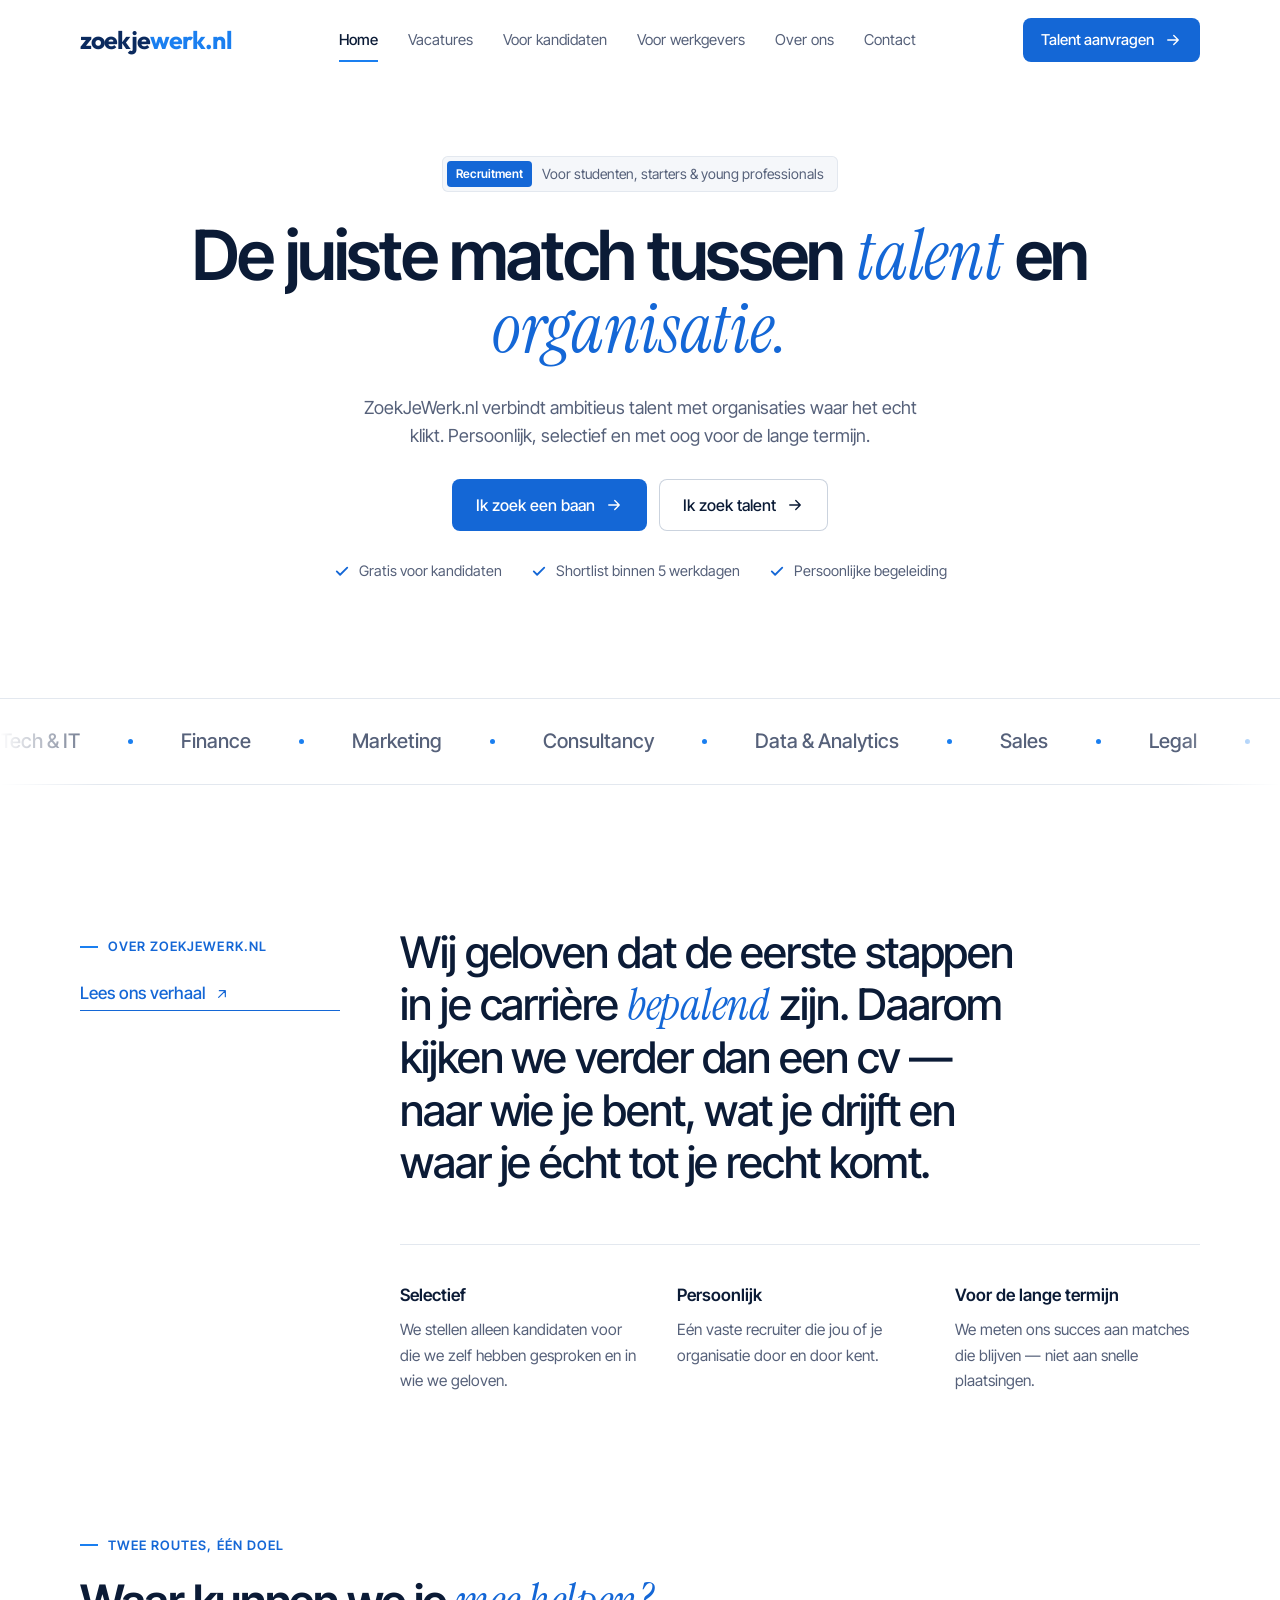
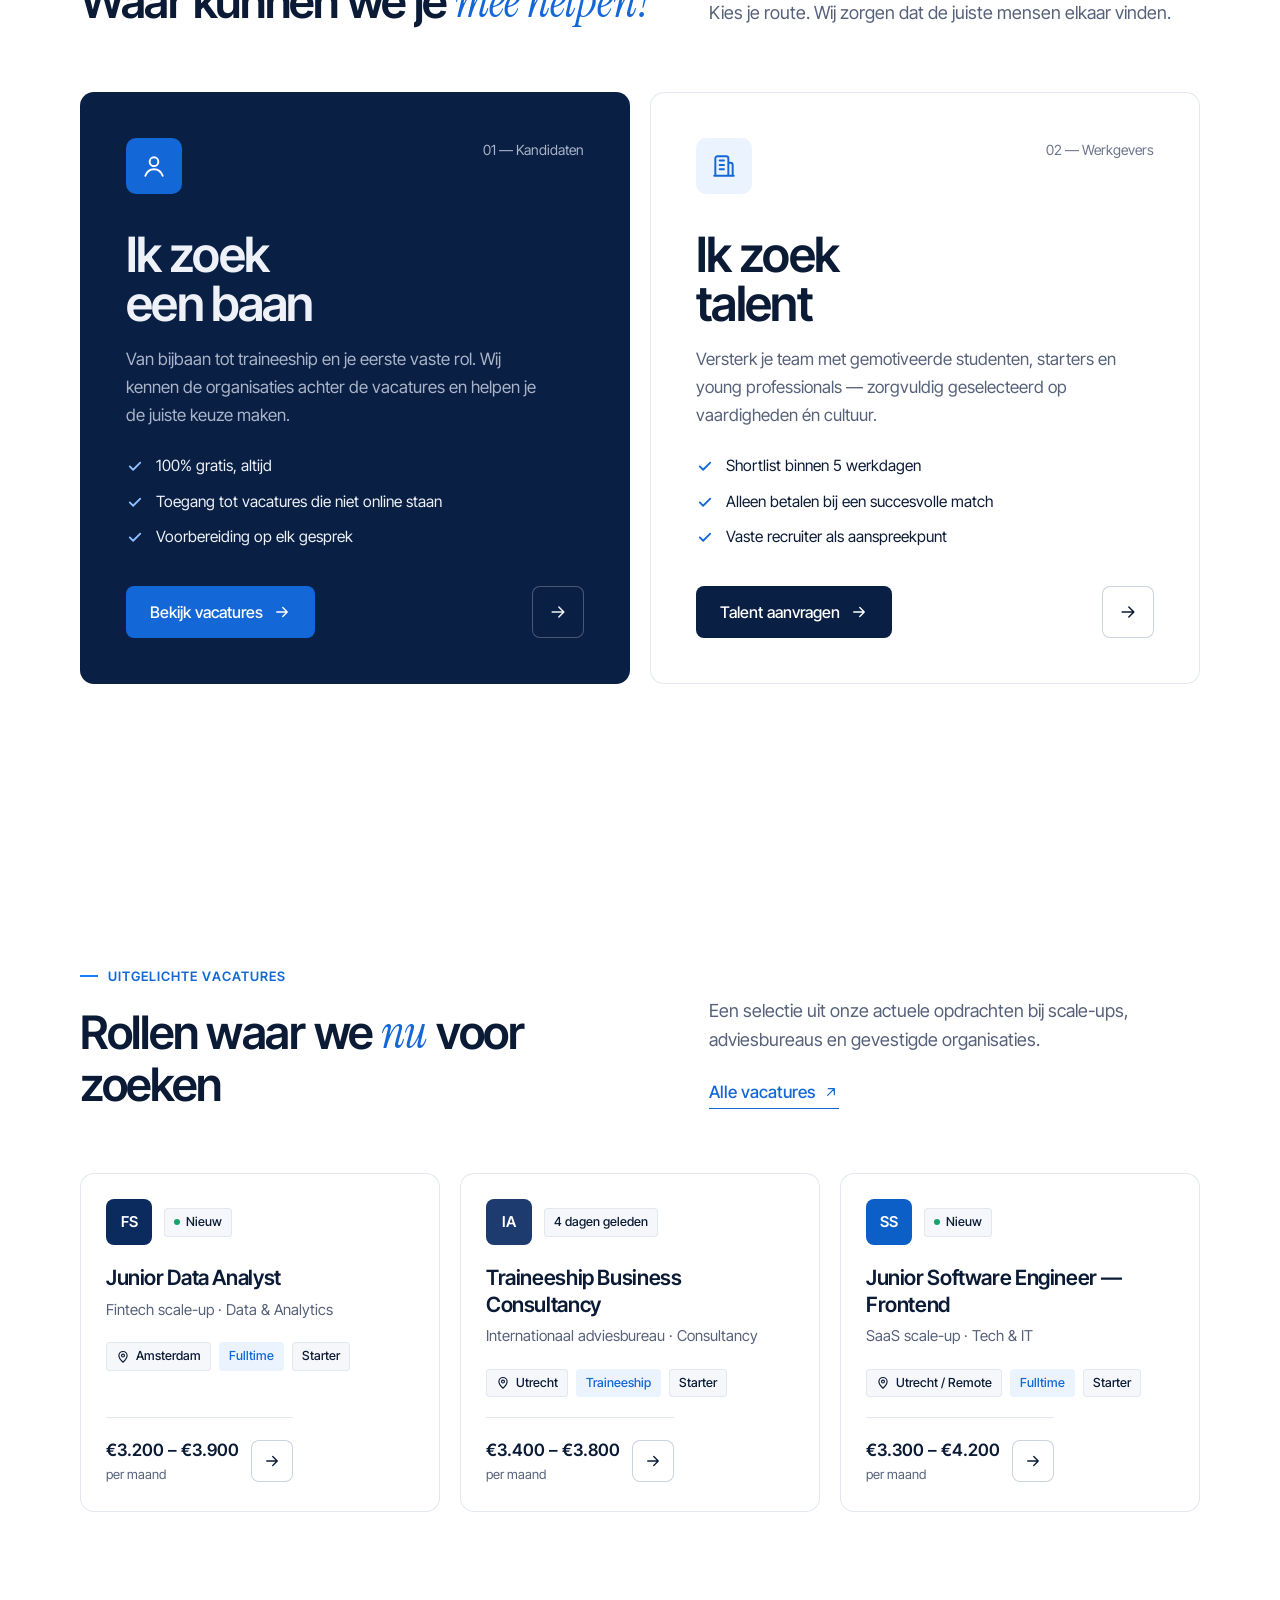
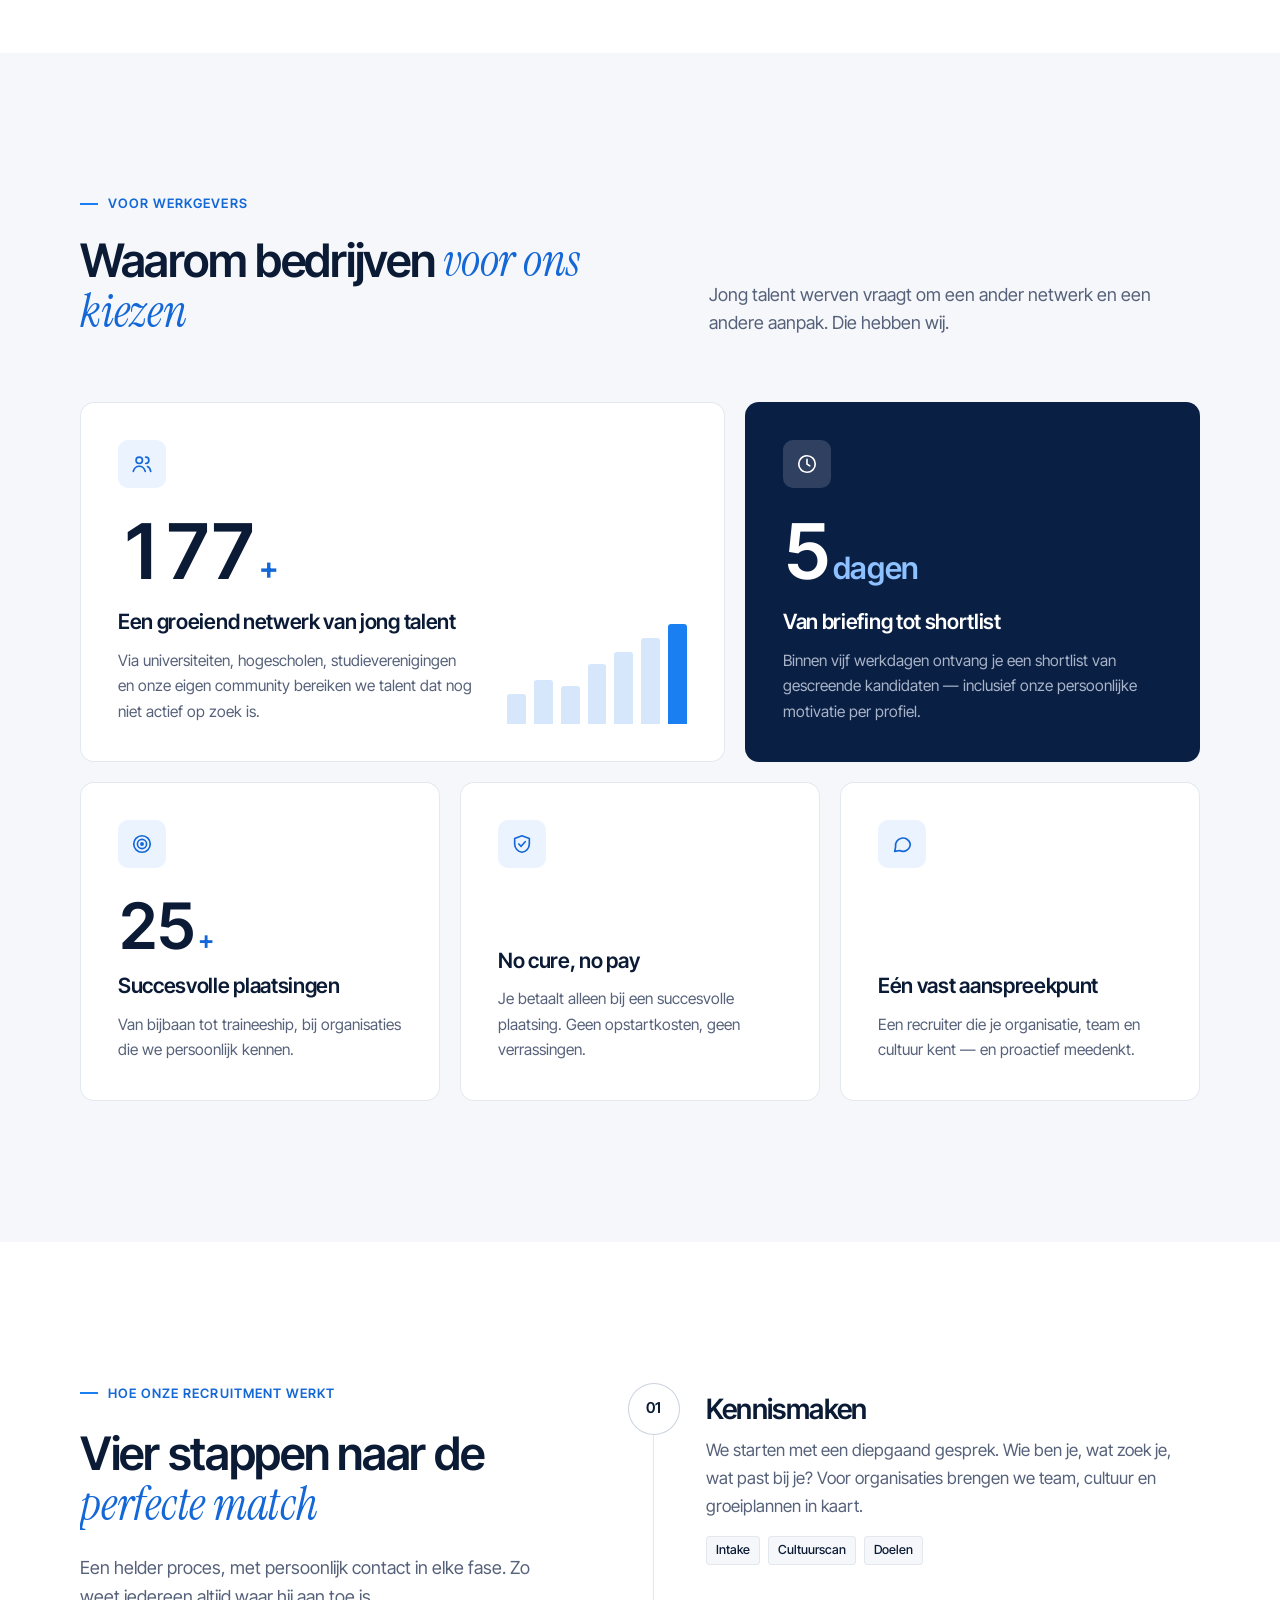
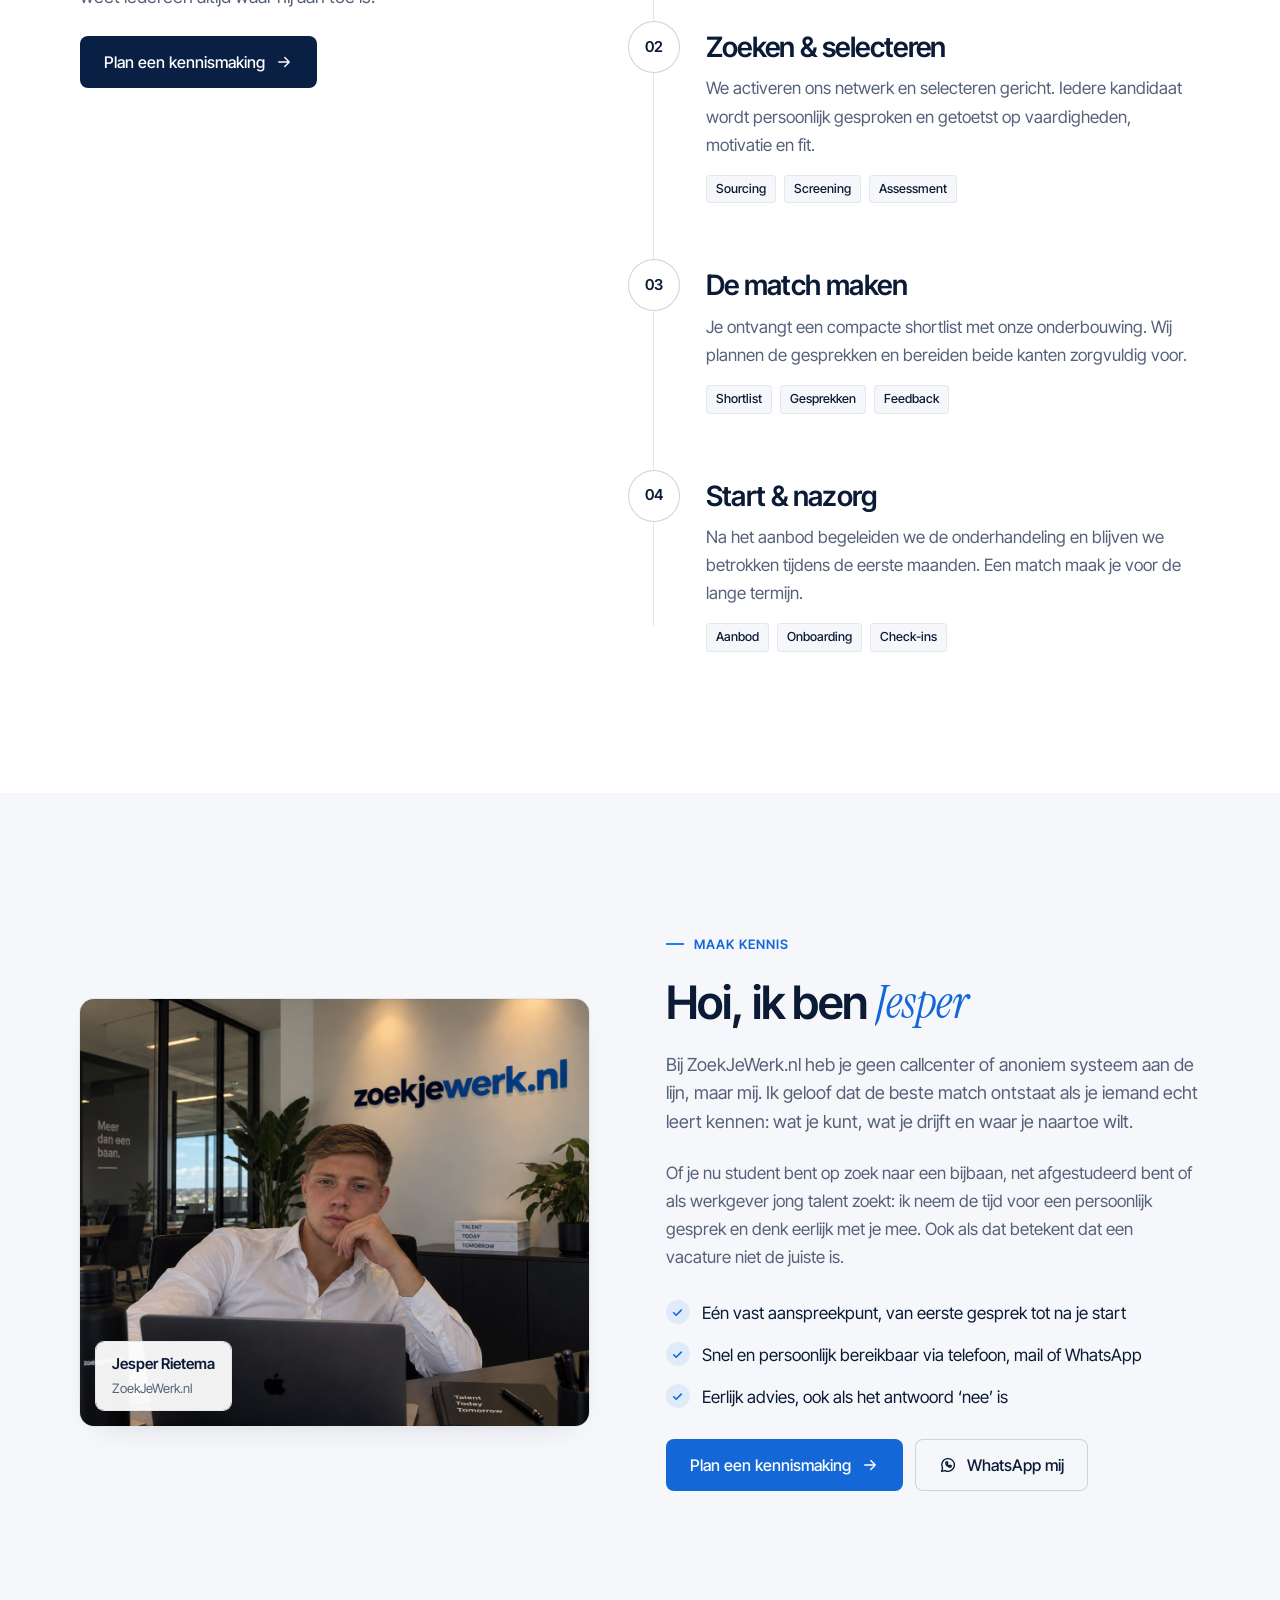
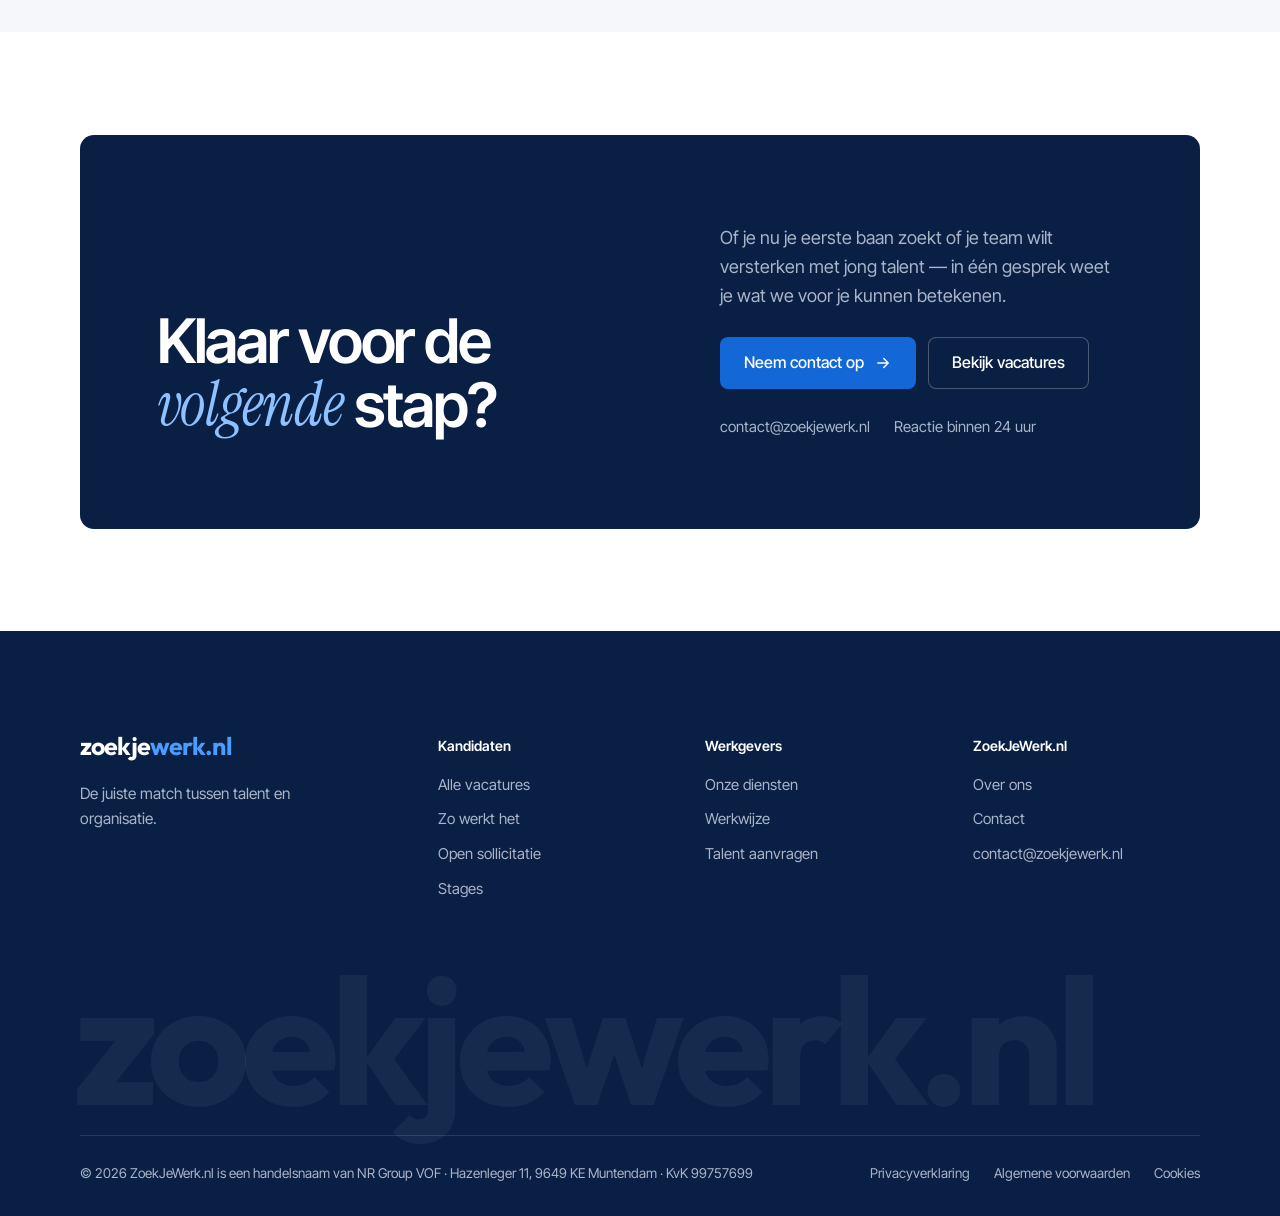
==== commit 12a3cae3: "Cijfers realistischer: 180+ talenten, 25+ plaatsingen Co-Authored-By: Claude Opus 5.5 <noreply@anthr" ====
--- a/index.html
+++ b/index.html
@@ -187,8 +187,8 @@
             <div class="bento__icon"><svg viewBox="0 0 24 24" fill="none" stroke="currentColor" stroke-width="1.8" stroke-linecap="round" stroke-linejoin="round"><circle cx="9" cy="8" r="3.5"/><path d="M2.5 20c1-3.5 3.5-5.5 6.5-5.5s5.5 2 6.5 5.5"/><path d="M16 4.5a3.5 3.5 0 0 1 0 7M18 14.8c1.8.8 3 2.6 3.5 5.2"/></svg></div>
             <div style="display:grid;grid-template-columns:1fr auto;gap:32px;align-items:end">
               <div>
-                <div class="bento__stat"><span data-count="2500">0</span><small>+</small></div>
-                <h3 style="margin-top:16px">Een netwerk dat je nergens anders vindt</h3>
+                <div class="bento__stat"><span data-count="180">0</span><small>+</small></div>
+                <h3 style="margin-top:16px">Een groeiend netwerk van jong talent</h3>
                 <p>Via universiteiten, hogescholen, studieverenigingen en onze eigen community bereiken we talent dat nog niet actief op zoek is.</p>
               </div>
               <div class="bento__viz" style="width:180px" aria-hidden="true"><i></i><i></i><i></i><i></i><i></i><i></i><i></i></div>
@@ -205,9 +205,9 @@
           <div class="bento__cell bento__cell--c">
             <div class="bento__icon"><svg viewBox="0 0 24 24" fill="none" stroke="currentColor" stroke-width="1.8" stroke-linecap="round"><circle cx="12" cy="12" r="9"/><circle cx="12" cy="12" r="5"/><circle cx="12" cy="12" r="1.2" fill="currentColor"/></svg></div>
             <div>
-              <div class="bento__stat" style="font-size:clamp(48px,5vw,72px)"><span data-count="92">0</span><small>%</small></div>
-              <h3 style="margin-top:12px">Blijft na het eerste jaar</h3>
-              <p>Omdat we matchen op cultuur en ambitie, niet alleen op een cv.</p>
+              <div class="bento__stat" style="font-size:clamp(48px,5vw,72px)"><span data-count="25">0</span><small>+</small></div>
+              <h3 style="margin-top:12px">Succesvolle plaatsingen</h3>
+              <p>Van bijbaan tot traineeship, bij organisaties die we persoonlijk kennen.</p>
             </div>
           </div>
           <div class="bento__cell bento__cell--d">
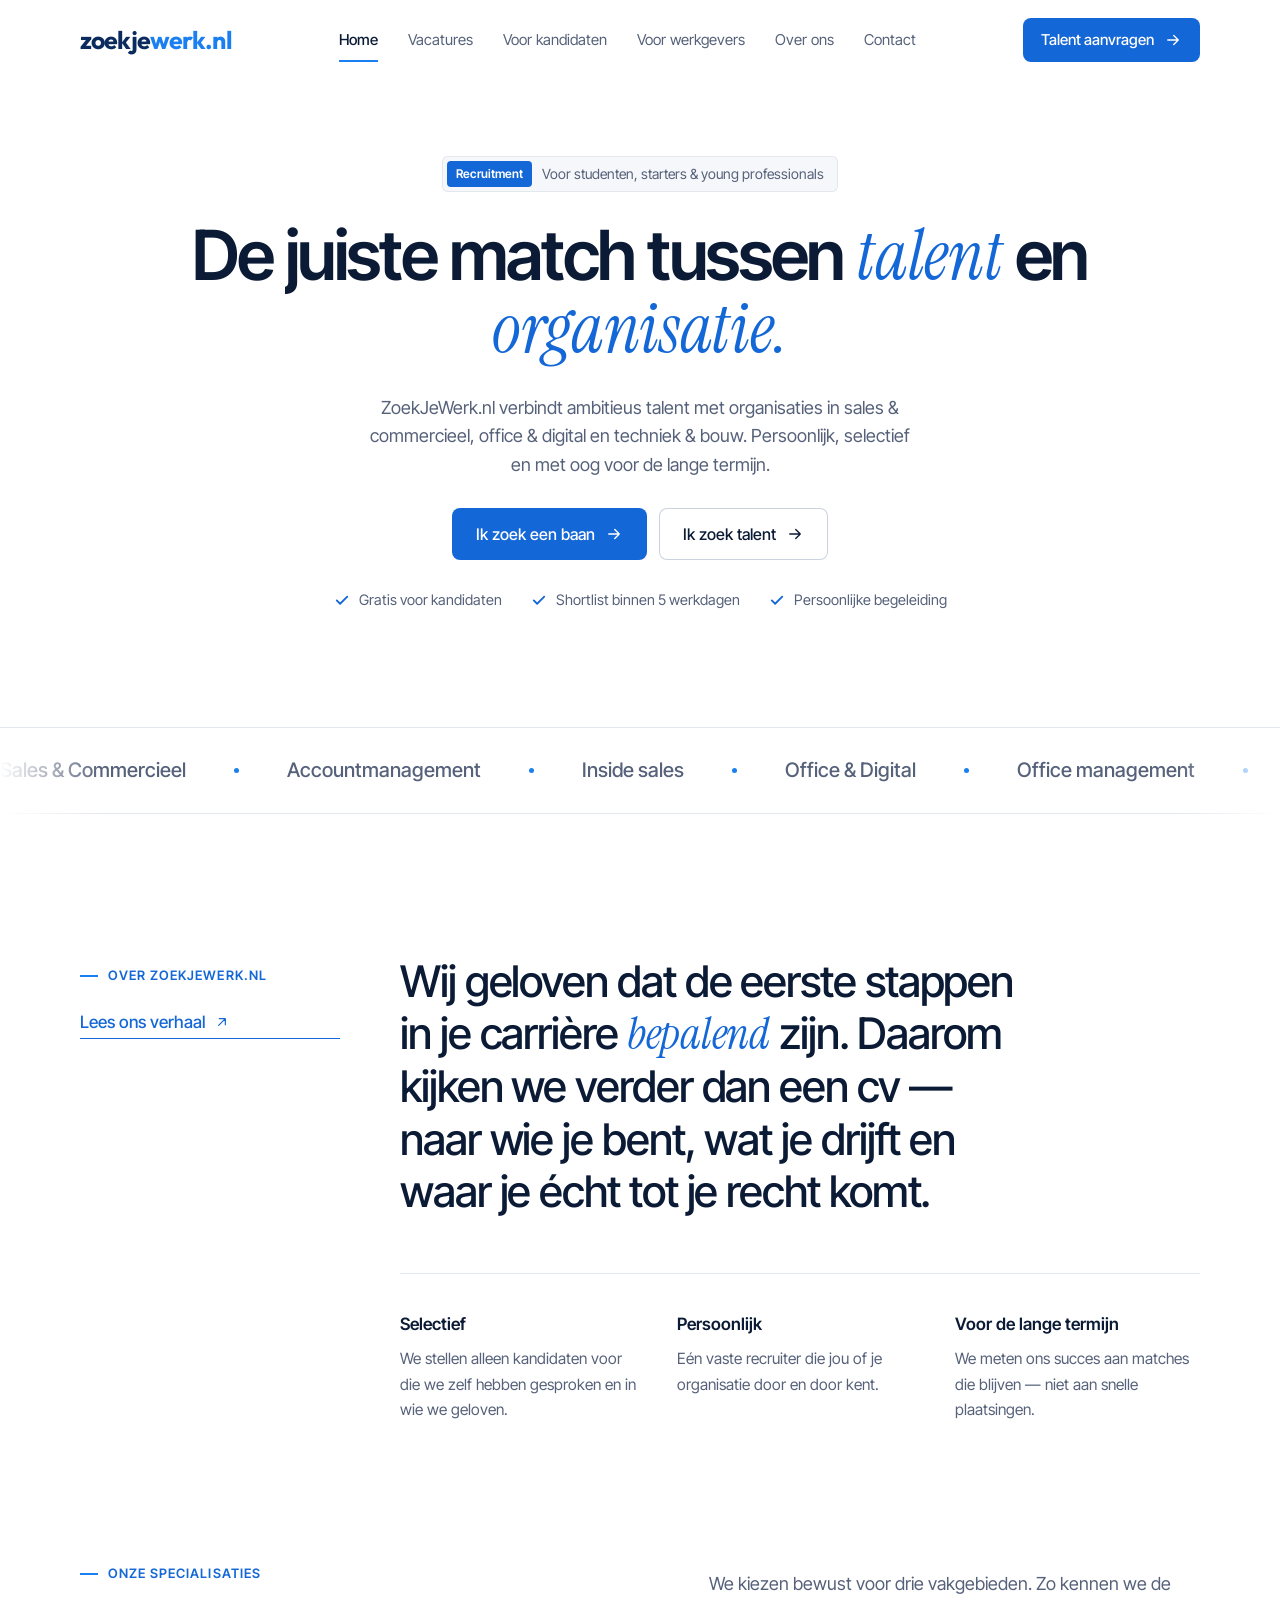
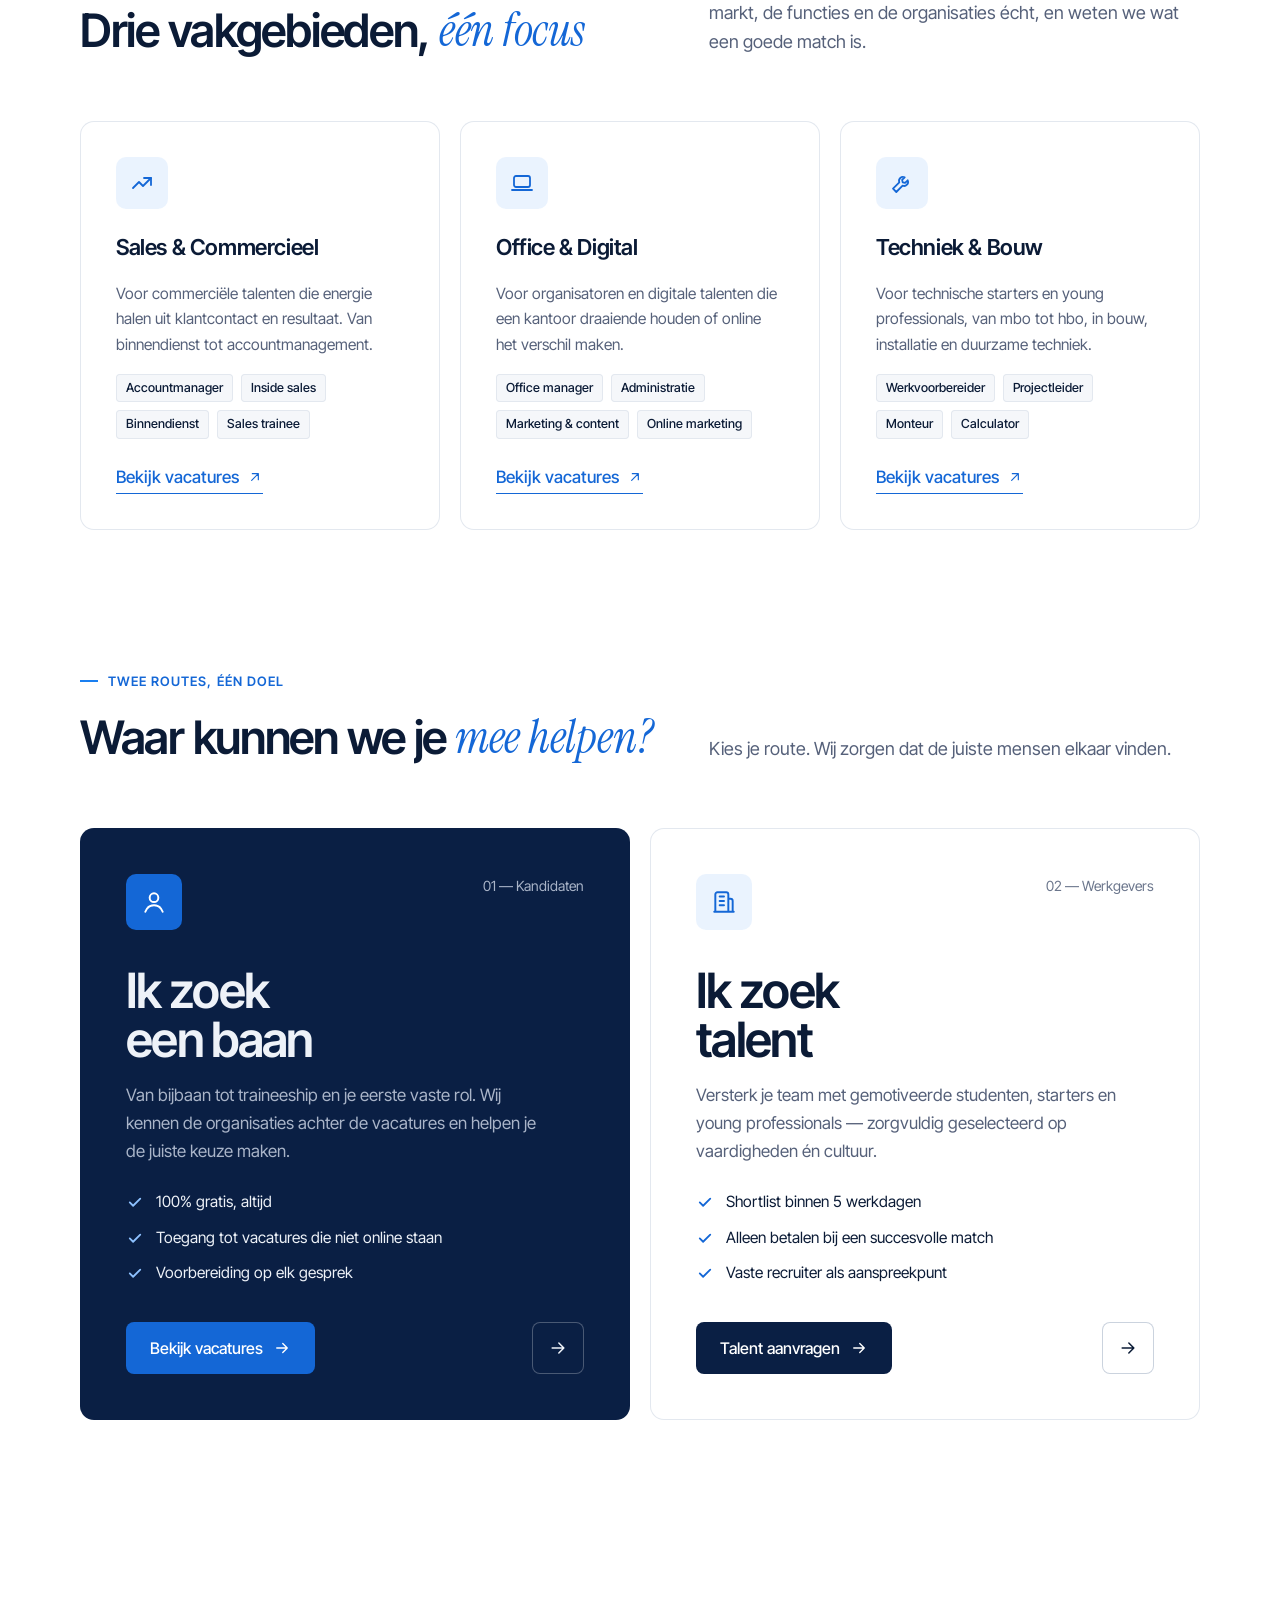
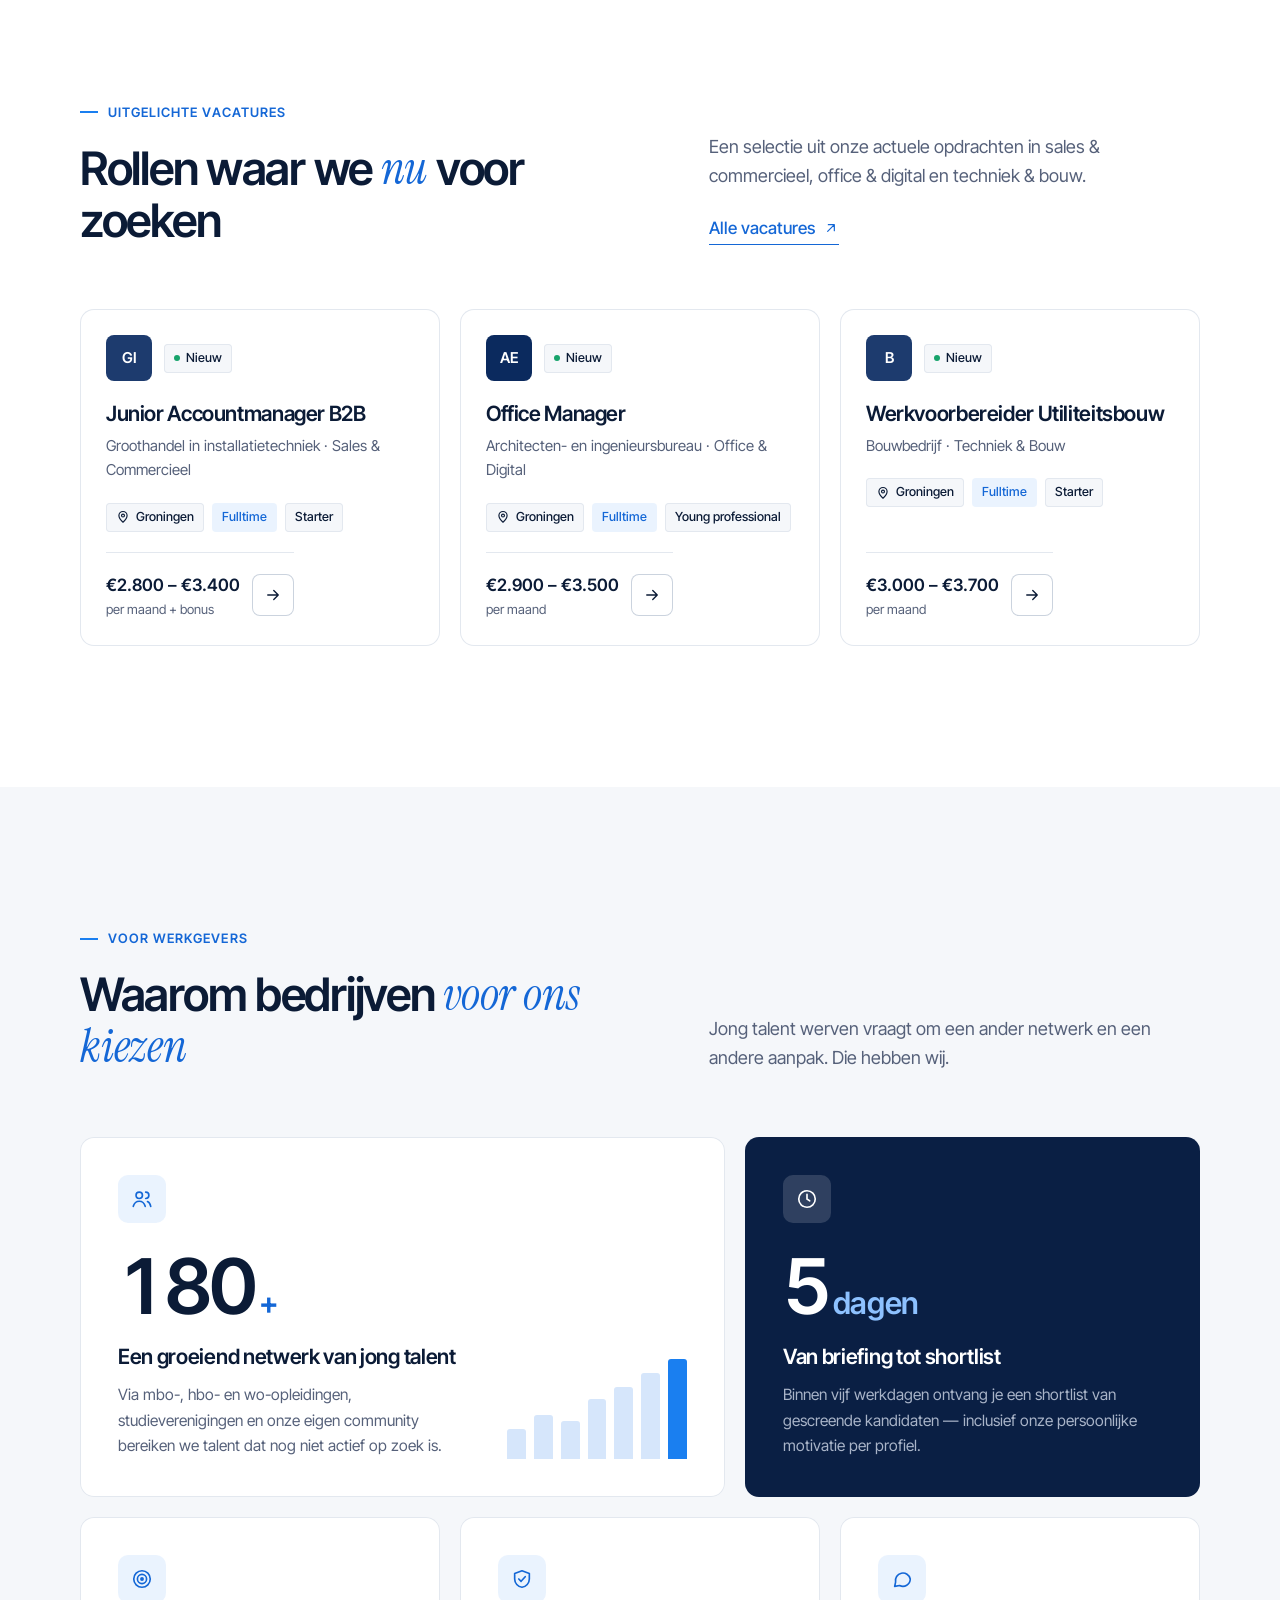
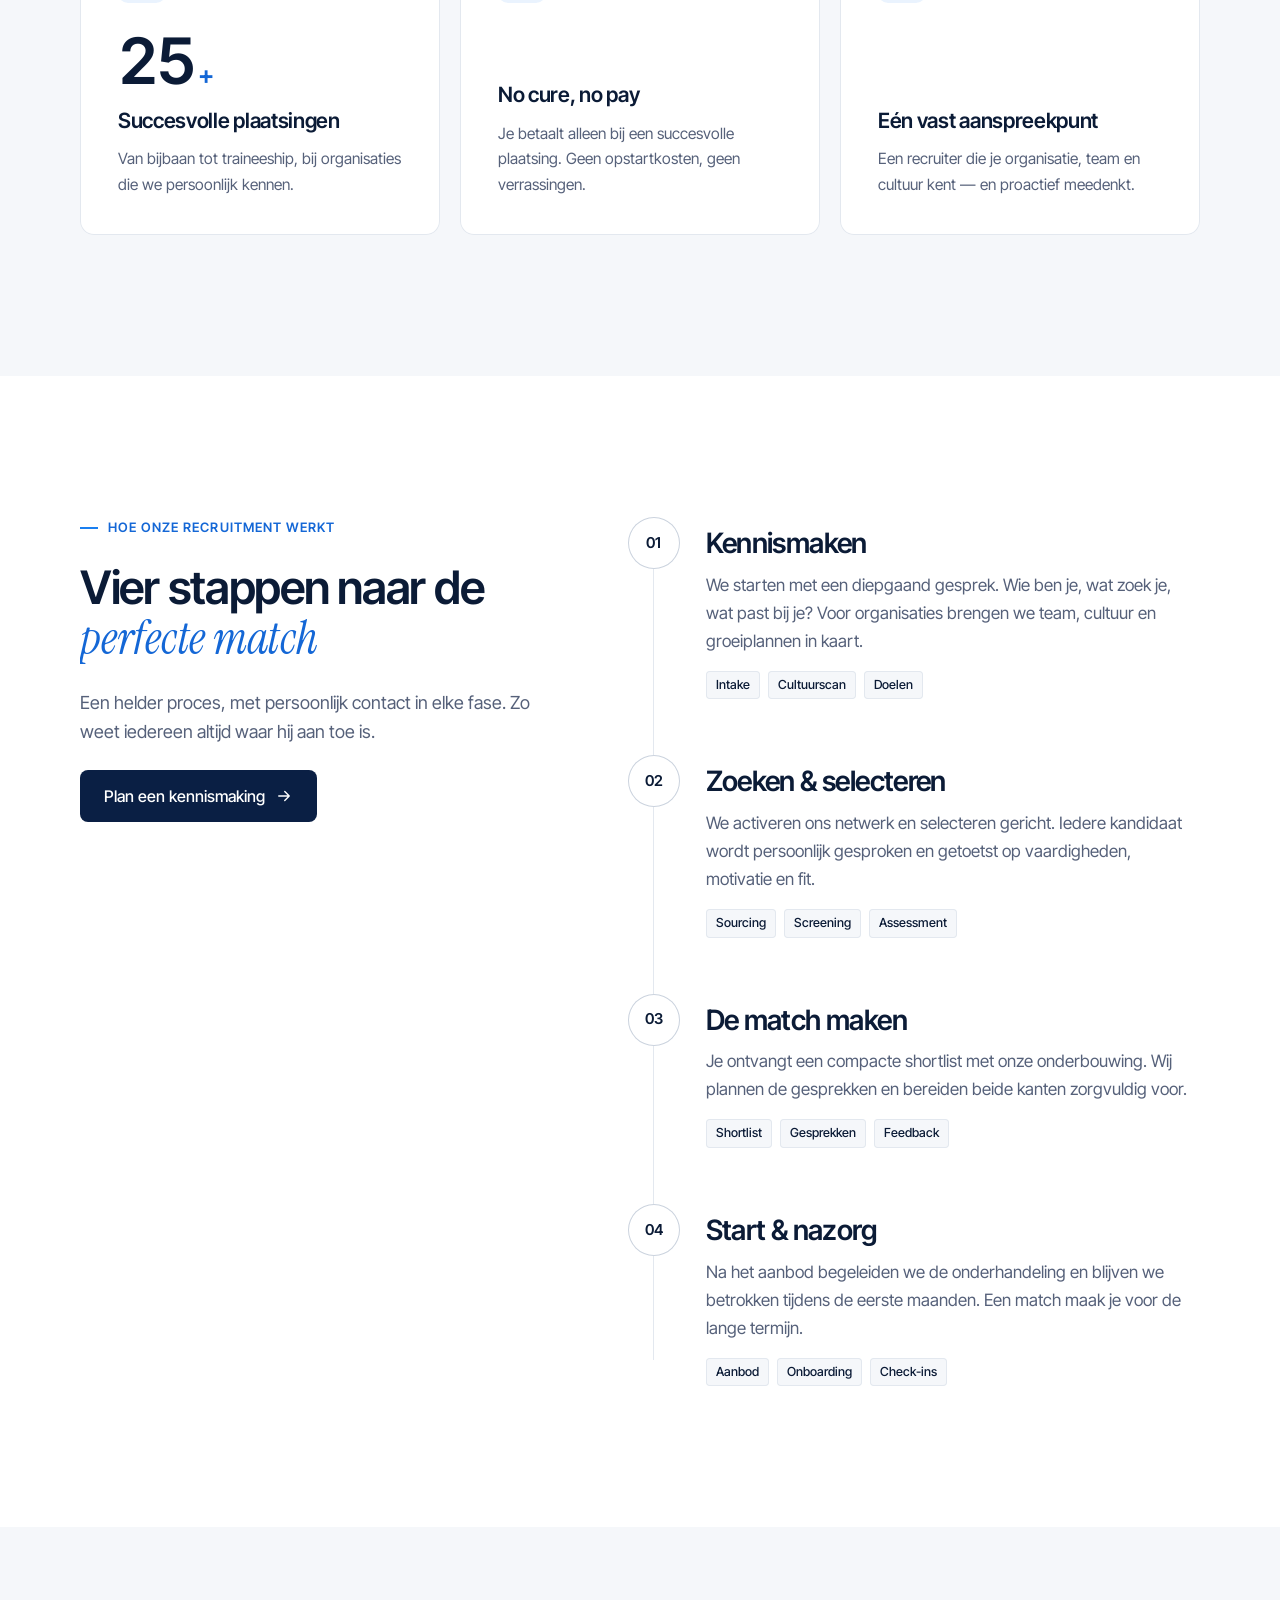
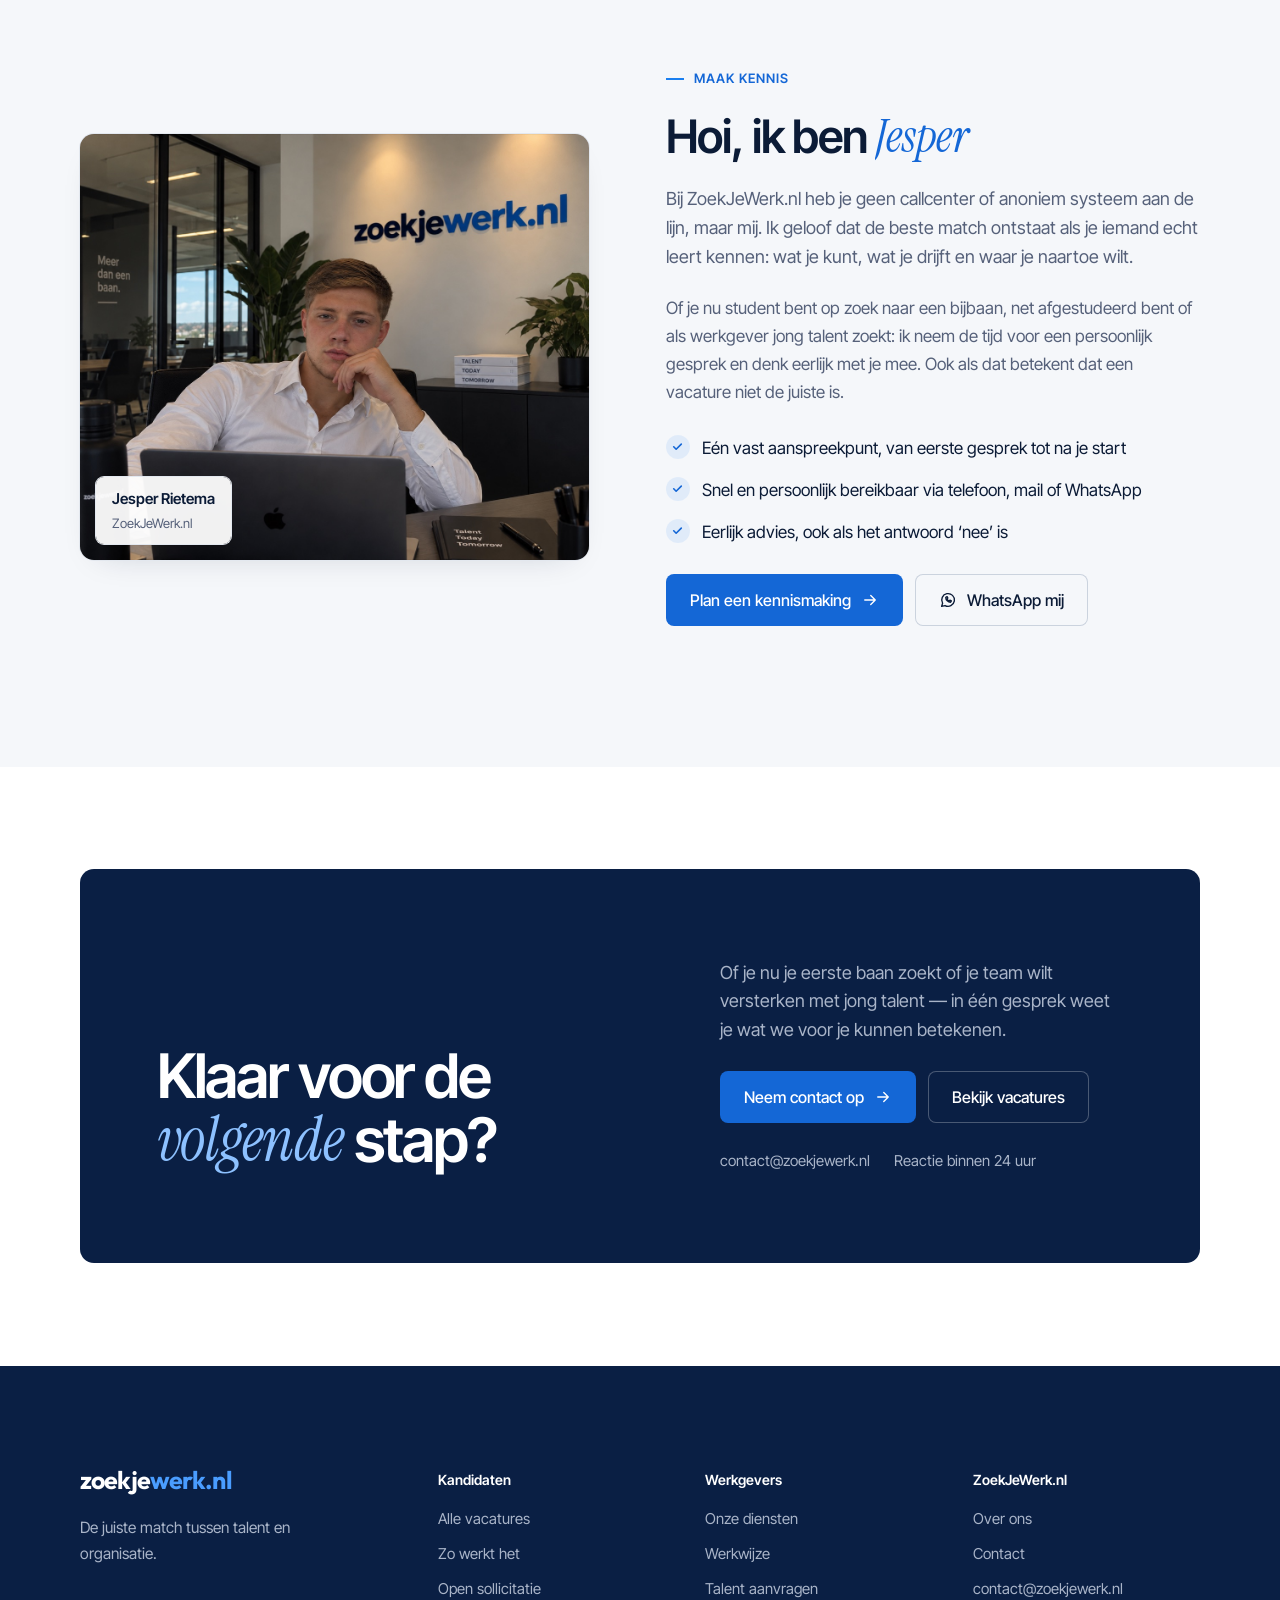
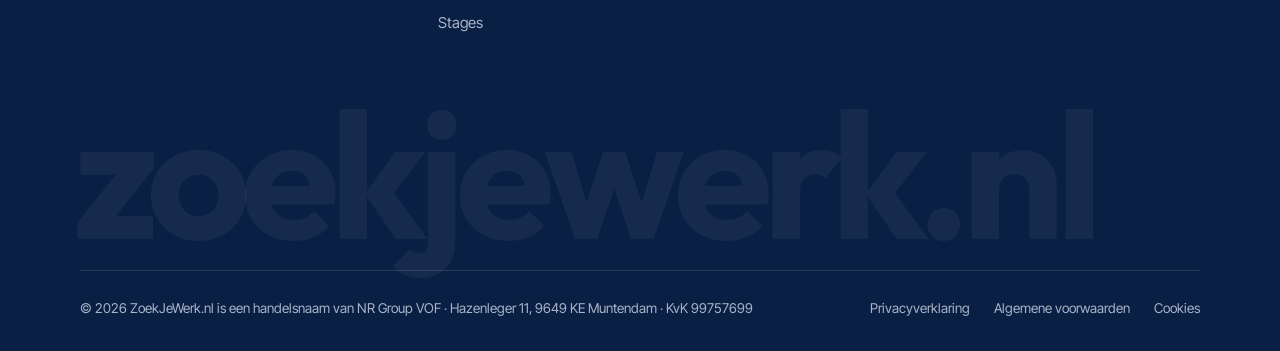
==== commit a77c94a6: "Focus op sales & commercieel, office & digital en techniek & bouw - 12 nieuwe vacatures verdeeld ove" ====
--- a/index.html
+++ b/index.html
@@ -4,10 +4,10 @@
   <meta charset="utf-8">
   <meta name="viewport" content="width=device-width, initial-scale=1">
   <title>ZoekJeWerk.nl — De juiste match tussen talent en organisatie</title>
-  <meta name="description" content="ZoekJeWerk.nl is hét recruitmentbureau voor studenten, starters en young professionals. Wij koppelen talent aan organisaties waar het écht klikt.">
+  <meta name="description" content="ZoekJeWerk.nl is hét recruitmentbureau voor studenten, starters en young professionals in sales &amp; commercieel, office &amp; digital en techniek &amp; bouw.">
   <meta name="theme-color" content="#040B1C">
   <meta property="og:title" content="ZoekJeWerk.nl — De juiste match tussen talent en organisatie">
-  <meta property="og:description" content="ZoekJeWerk.nl is hét recruitmentbureau voor studenten, starters en young professionals. Wij koppelen talent aan organisaties waar het écht klikt.">
+  <meta property="og:description" content="ZoekJeWerk.nl is hét recruitmentbureau voor studenten, starters en young professionals in sales &amp; commercieel, office &amp; digital en techniek &amp; bouw.">
   <meta property="og:type" content="website">
   <meta property="og:locale" content="nl_NL">
   <link rel="icon" href="data:image/svg+xml,%3Csvg xmlns='http://www.w3.org/2000/svg' viewBox='0 0 64 64'%3E%3Crect width='64' height='64' rx='16' fill='%230B2A5E'/%3E%3Ctext x='32' y='45' text-anchor='middle' font-family='Arial,Helvetica,sans-serif' font-weight='800' font-size='40' fill='%23fff'%3Ez%3C/text%3E%3Ccircle cx='48' cy='44' r='5' fill='%231A7FF0'/%3E%3C/svg%3E">
@@ -64,7 +64,7 @@
         <div class="hero__copy">
           <div class="hero__badge fade-up" style="--d:.3s"><b>Recruitment</b> Voor studenten, starters &amp; young professionals</div>
           <h1 class="display" data-split data-split-delay=".4">De juiste match tussen <span class="serif">talent</span> en <span class="serif">organisatie.</span></h1>
-          <p class="hero__sub fade-up" style="--d:1s">ZoekJeWerk.nl verbindt ambitieus talent met organisaties waar het echt klikt. Persoonlijk, selectief en met oog voor de lange termijn.</p>
+          <p class="hero__sub fade-up" style="--d:1s">ZoekJeWerk.nl verbindt ambitieus talent met organisaties in sales &amp; commercieel, office &amp; digital en techniek &amp; bouw. Persoonlijk, selectief en met oog voor de lange termijn.</p>
           <div class="hero__actions fade-up" style="--d:1.15s">
             <a class="btn btn--accent" href="vacatures.html">Ik zoek een baan <svg class="arrow" viewBox="0 0 24 24" fill="none" stroke="currentColor" stroke-width="1.8" stroke-linecap="round" stroke-linejoin="round"><path d="M5 12h14M13 6l6 6-6 6"/></svg></a>
             <a class="btn btn--ghost" href="voor-werkgevers.html">Ik zoek talent <svg class="arrow" viewBox="0 0 24 24" fill="none" stroke="currentColor" stroke-width="1.8" stroke-linecap="round" stroke-linejoin="round"><path d="M5 12h14M13 6l6 6-6 6"/></svg></a>
@@ -82,7 +82,7 @@
 
     <div class="marquee" aria-label="Vakgebieden waarin wij werven">
       <div class="marquee__track">
-        <span class="marquee__item">Tech &amp; IT</span><span class="marquee__item">Finance</span><span class="marquee__item">Marketing</span><span class="marquee__item">Consultancy</span><span class="marquee__item">Data &amp; Analytics</span><span class="marquee__item">Sales</span><span class="marquee__item">Legal</span><span class="marquee__item">HR</span><span class="marquee__item">Supply Chain</span><span class="marquee__item">Customer Success</span><span class="marquee__item">Tech &amp; IT</span><span class="marquee__item">Finance</span><span class="marquee__item">Marketing</span><span class="marquee__item">Consultancy</span><span class="marquee__item">Data &amp; Analytics</span><span class="marquee__item">Sales</span><span class="marquee__item">Legal</span><span class="marquee__item">HR</span><span class="marquee__item">Supply Chain</span><span class="marquee__item">Customer Success</span>
+        <span class="marquee__item">Sales &amp; Commercieel</span><span class="marquee__item">Accountmanagement</span><span class="marquee__item">Inside sales</span><span class="marquee__item">Office &amp; Digital</span><span class="marquee__item">Office management</span><span class="marquee__item">Online marketing</span><span class="marquee__item">Techniek &amp; Bouw</span><span class="marquee__item">Werkvoorbereiding</span><span class="marquee__item">Installatietechniek</span><span class="marquee__item">Projectleiding</span><span class="marquee__item">Sales &amp; Commercieel</span><span class="marquee__item">Accountmanagement</span><span class="marquee__item">Inside sales</span><span class="marquee__item">Office &amp; Digital</span><span class="marquee__item">Office management</span><span class="marquee__item">Online marketing</span><span class="marquee__item">Techniek &amp; Bouw</span><span class="marquee__item">Werkvoorbereiding</span><span class="marquee__item">Installatietechniek</span><span class="marquee__item">Projectleiding</span>
       </div>
     </div>
 
@@ -99,6 +99,41 @@
             <div class="reveal" style="--d:.1s"><h4>Persoonlijk</h4><p>Eén vaste recruiter die jou of je organisatie door en door kent.</p></div>
             <div class="reveal" style="--d:.2s"><h4>Voor de lange termijn</h4><p>We meten ons succes aan matches die blijven — niet aan snelle plaatsingen.</p></div>
           </div>
+        </div>
+      </div>
+    </section>
+
+    <section class="section" style="padding-top:0" id="specialisaties">
+      <div class="container">
+        <div class="section-head section-head--split">
+          <div style="display:grid;gap:20px">
+            <span class="eyebrow reveal">Onze specialisaties</span>
+            <h2 class="h2" data-split>Drie vakgebieden, <span class="serif">één focus</span></h2>
+          </div>
+          <p class="lead reveal">We kiezen bewust voor drie vakgebieden. Zo kennen we de markt, de functies en de organisaties écht, en weten we wat een goede match is.</p>
+        </div>
+        <div class="sectors">
+          <a class="sector reveal" style="--d:0.00s" href="vacatures.html?sector=Sales+%26+Commercieel">
+            <div class="sector__icon"><svg viewBox="0 0 24 24" fill="none" stroke="currentColor" stroke-width="1.8" stroke-linecap="round" stroke-linejoin="round"><path d="M3 17l6-6 4 4 8-8"/><path d="M14 7h7v7"/></svg></div>
+            <h3>Sales &amp; Commercieel</h3>
+            <p>Voor commerciële talenten die energie halen uit klantcontact en resultaat. Van binnendienst tot accountmanagement.</p>
+            <div class="job-card__meta"><span class="tag">Accountmanager</span><span class="tag">Inside sales</span><span class="tag">Binnendienst</span><span class="tag">Sales trainee</span></div>
+            <span class="link-arrow">Bekijk vacatures <svg viewBox="0 0 24 24" fill="none" stroke="currentColor" stroke-width="1.8" stroke-linecap="round" stroke-linejoin="round"><path d="M7 17L17 7M8 7h9v9"/></svg></span>
+          </a>
+          <a class="sector reveal" style="--d:0.08s" href="vacatures.html?sector=Office+%26+Digital">
+            <div class="sector__icon"><svg viewBox="0 0 24 24" fill="none" stroke="currentColor" stroke-width="1.8" stroke-linecap="round" stroke-linejoin="round"><rect x="4" y="5" width="16" height="11" rx="2"/><path d="M2 19h20"/></svg></div>
+            <h3>Office &amp; Digital</h3>
+            <p>Voor organisatoren en digitale talenten die een kantoor draaiende houden of online het verschil maken.</p>
+            <div class="job-card__meta"><span class="tag">Office manager</span><span class="tag">Administratie</span><span class="tag">Marketing &amp; content</span><span class="tag">Online marketing</span></div>
+            <span class="link-arrow">Bekijk vacatures <svg viewBox="0 0 24 24" fill="none" stroke="currentColor" stroke-width="1.8" stroke-linecap="round" stroke-linejoin="round"><path d="M7 17L17 7M8 7h9v9"/></svg></span>
+          </a>
+          <a class="sector reveal" style="--d:0.16s" href="vacatures.html?sector=Techniek+%26+Bouw">
+            <div class="sector__icon"><svg viewBox="0 0 24 24" fill="none" stroke="currentColor" stroke-width="1.8" stroke-linecap="round" stroke-linejoin="round"><path d="M14.7 6.3a4 4 0 0 0-5.4 5.1L3 17.7 6.3 21l6.3-6.3a4 4 0 0 0 5.1-5.4l-2.6 2.6-2.4-.6-.6-2.4z"/></svg></div>
+            <h3>Techniek &amp; Bouw</h3>
+            <p>Voor technische starters en young professionals, van mbo tot hbo, in bouw, installatie en duurzame techniek.</p>
+            <div class="job-card__meta"><span class="tag">Werkvoorbereider</span><span class="tag">Projectleider</span><span class="tag">Monteur</span><span class="tag">Calculator</span></div>
+            <span class="link-arrow">Bekijk vacatures <svg viewBox="0 0 24 24" fill="none" stroke="currentColor" stroke-width="1.8" stroke-linecap="round" stroke-linejoin="round"><path d="M7 17L17 7M8 7h9v9"/></svg></span>
+          </a>
         </div>
       </div>
     </section>
@@ -165,7 +200,7 @@
             <h2 class="h2" data-split>Rollen waar we <span class="serif">nu</span> voor zoeken</h2>
           </div>
           <div class="reveal" style="display:grid;gap:24px;justify-items:start">
-            <p class="lead">Een selectie uit onze actuele opdrachten bij scale-ups, adviesbureaus en gevestigde organisaties.</p>
+            <p class="lead">Een selectie uit onze actuele opdrachten in sales &amp; commercieel, office &amp; digital en techniek &amp; bouw.</p>
             <a class="link-arrow" href="vacatures.html">Alle vacatures <svg viewBox="0 0 24 24" fill="none" stroke="currentColor" stroke-width="1.8" stroke-linecap="round" stroke-linejoin="round"><path d="M7 17L17 7M8 7h9v9"/></svg></a>
           </div>
         </div>
@@ -189,7 +224,7 @@
               <div>
                 <div class="bento__stat"><span data-count="180">0</span><small>+</small></div>
                 <h3 style="margin-top:16px">Een groeiend netwerk van jong talent</h3>
-                <p>Via universiteiten, hogescholen, studieverenigingen en onze eigen community bereiken we talent dat nog niet actief op zoek is.</p>
+                <p>Via mbo-, hbo- en wo-opleidingen, studieverenigingen en onze eigen community bereiken we talent dat nog niet actief op zoek is.</p>
               </div>
               <div class="bento__viz" style="width:180px" aria-hidden="true"><i></i><i></i><i></i><i></i><i></i><i></i><i></i></div>
             </div>
--- a/assets/css/style.css
+++ b/assets/css/style.css
@@ -312,6 +312,23 @@
 .job-card__go { width: 42px; height: 42px; border-radius: 8px; display: grid; place-items: center; flex: none; box-shadow: inset 0 0 0 1px var(--line-strong); color: var(--text); transition: all .3s; }
 .job-card__go svg { width: 18px; height: 18px; }
 .job-card:hover .job-card__go, .job-row:hover .job-card__go { background: var(--accent-deep); color: var(--white); box-shadow: none; }
+
+/* ---------- Specialisaties (homepage) ---------- */
+.sectors { display: grid; grid-template-columns: repeat(3, 1fr); gap: 20px; }
+.sector {
+  display: flex; flex-direction: column; gap: 16px;
+  padding: clamp(26px, 3vw, 36px); border-radius: var(--radius-lg);
+  background: var(--white); box-shadow: inset 0 0 0 1px var(--line);
+  transition: box-shadow .3s, transform .4s var(--ease);
+}
+.sector:hover { transform: translateY(-2px); box-shadow: inset 0 0 0 1px var(--line-strong), var(--shadow); }
+.sector__icon { width: 52px; height: 52px; border-radius: 10px; display: grid; place-items: center; background: var(--accent-soft); color: var(--accent-deep); margin-bottom: 4px; }
+.sector__icon svg { width: 24px; height: 24px; }
+.sector h3 { font-size: 22px; letter-spacing: -.018em; font-weight: 600; }
+.sector p { color: var(--muted); font-size: 15.5px; }
+.sector .link-arrow { margin-top: auto; padding-top: 8px; align-self: flex-start; }
+.sector:hover .link-arrow svg { transform: translate(2px, -2px); }
+@media (max-width: 960px) { .sectors { grid-template-columns: 1fr; } }
 
 /* ---------- Waarom wij (bento) ---------- */
 .bento { display: grid; grid-template-columns: repeat(12, 1fr); gap: 20px; }
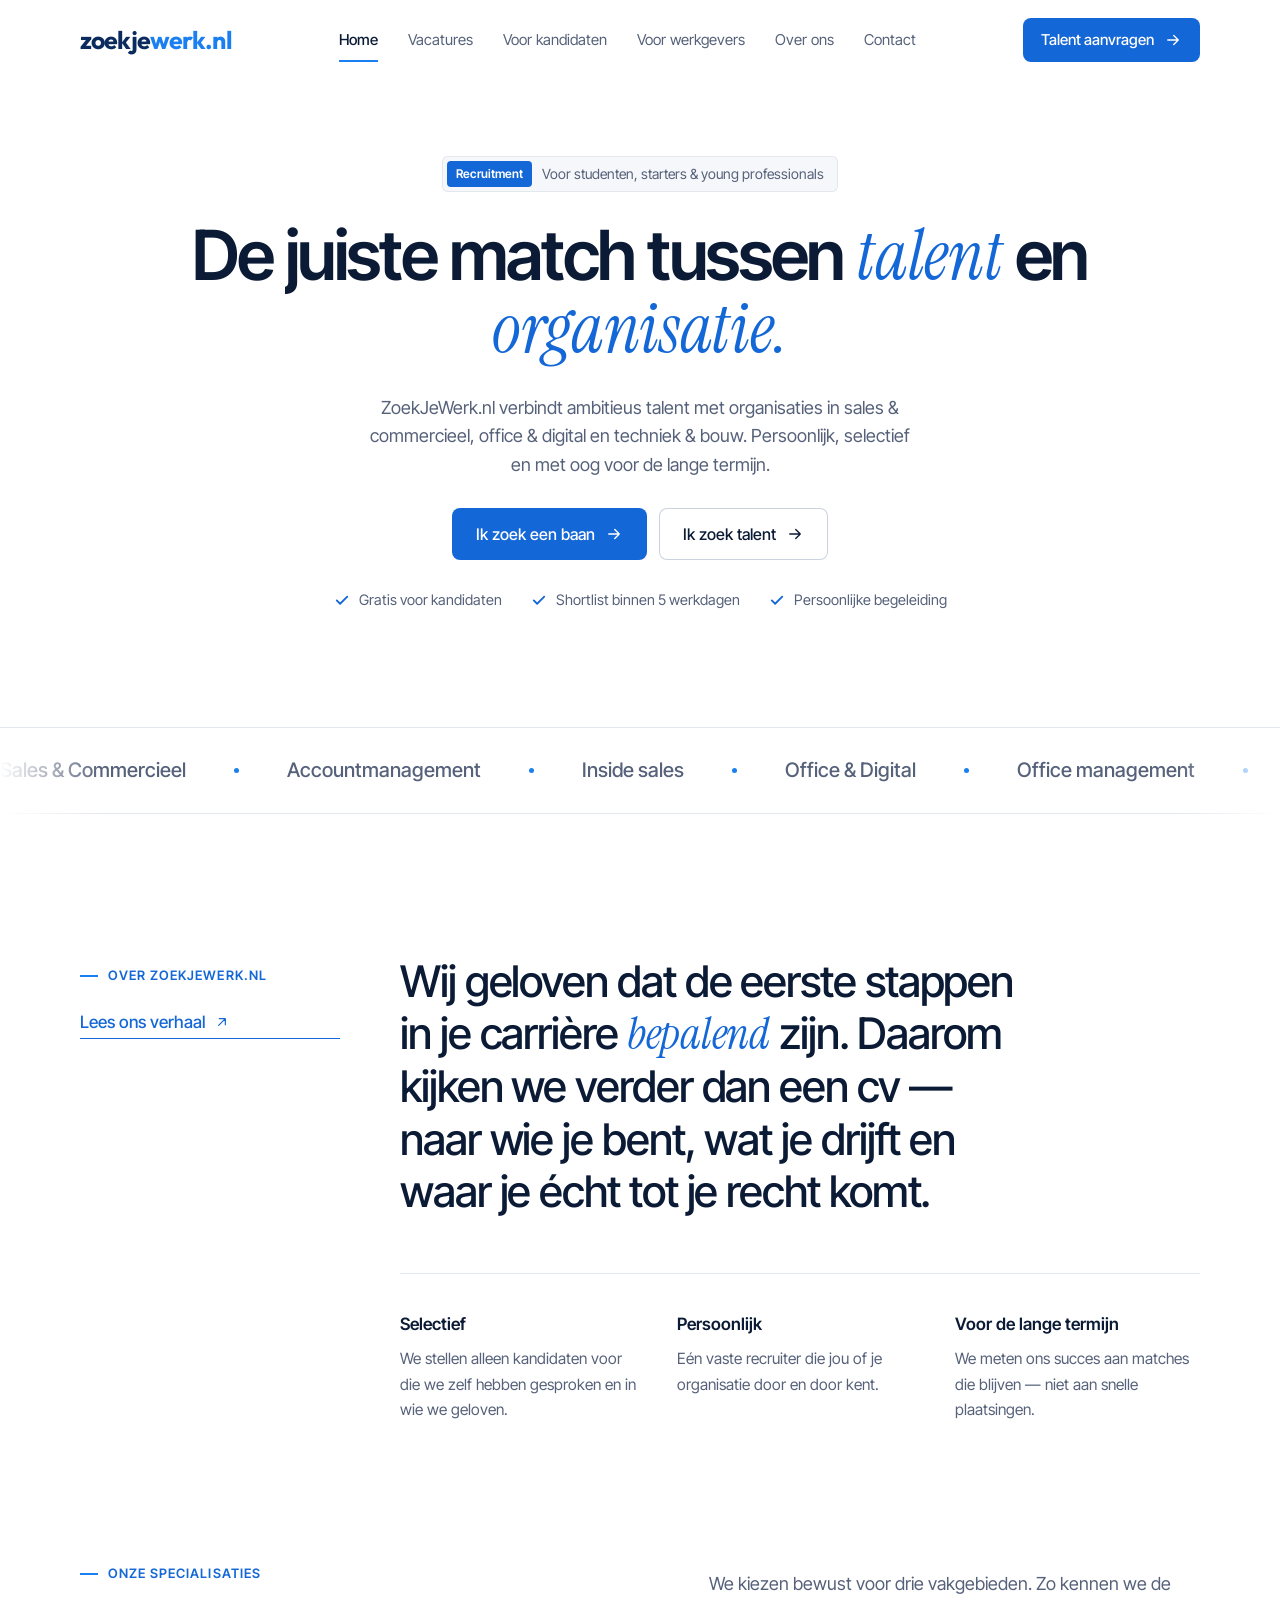
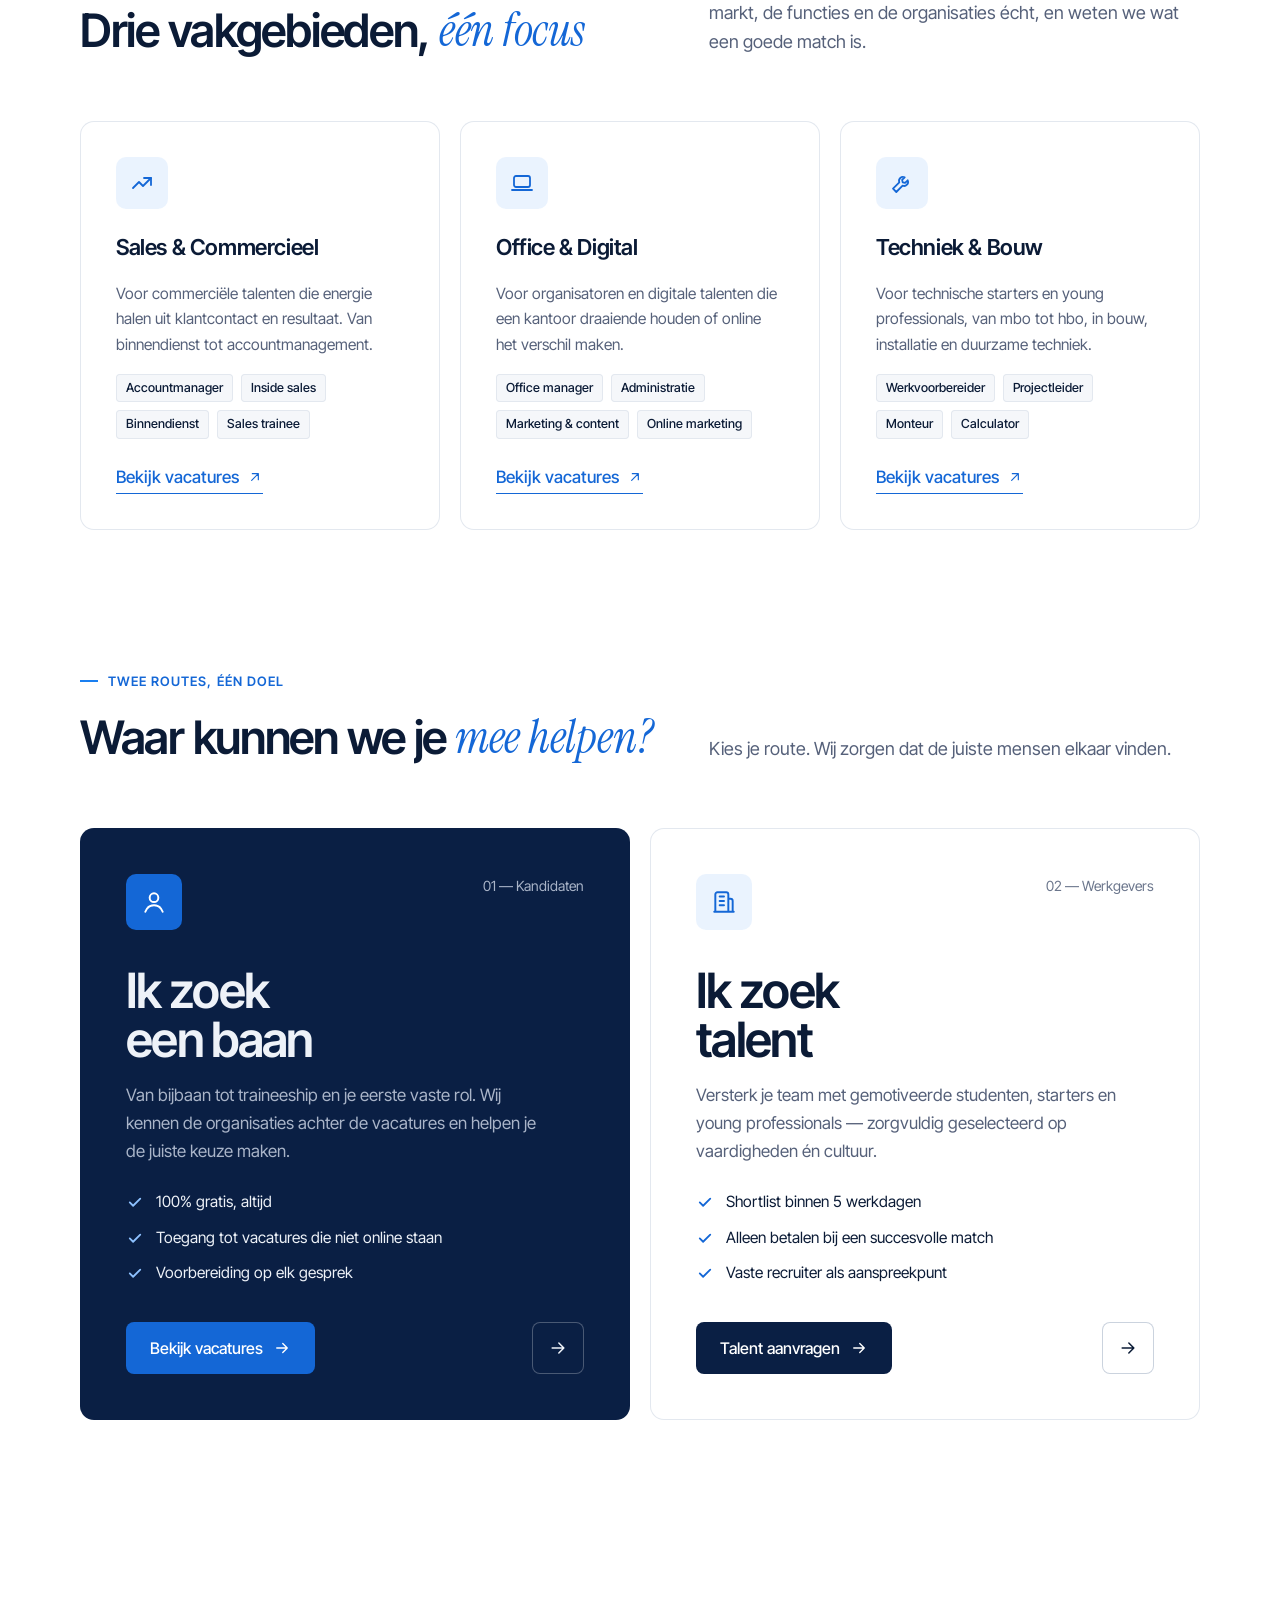
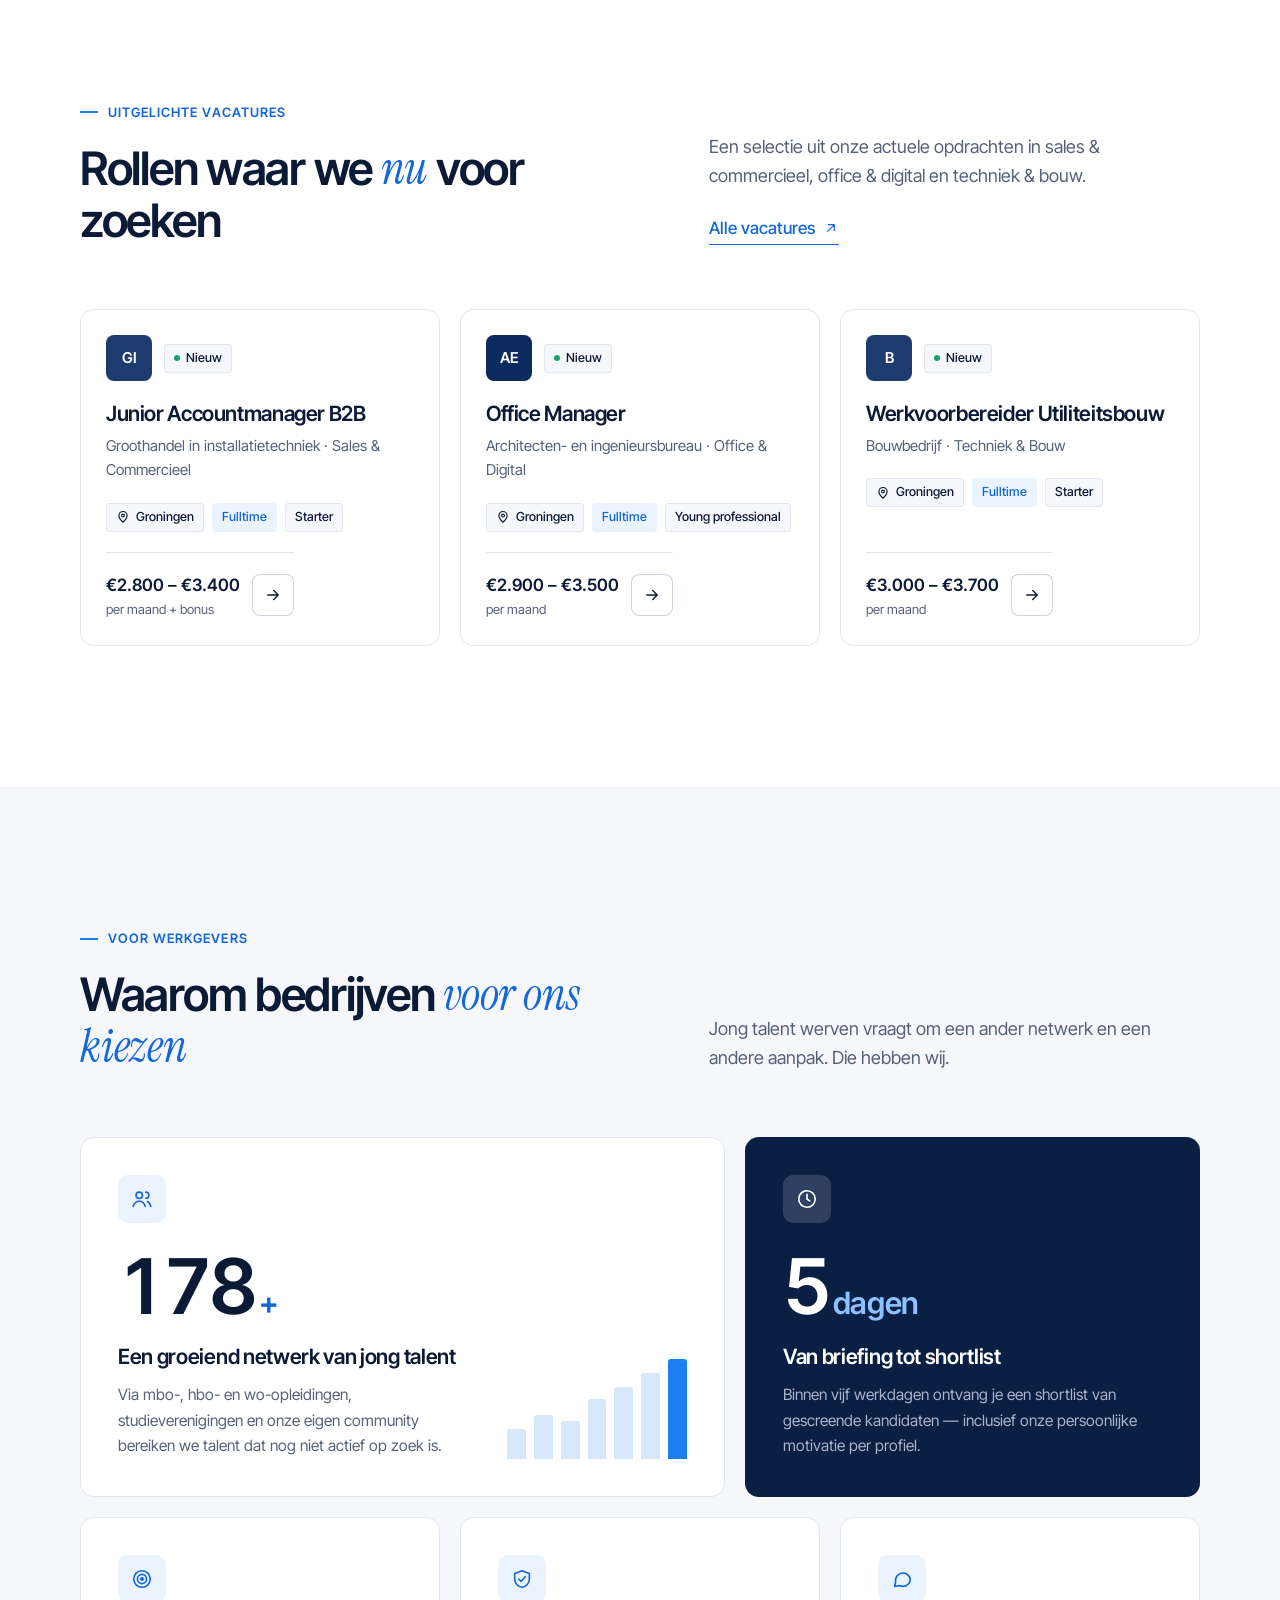
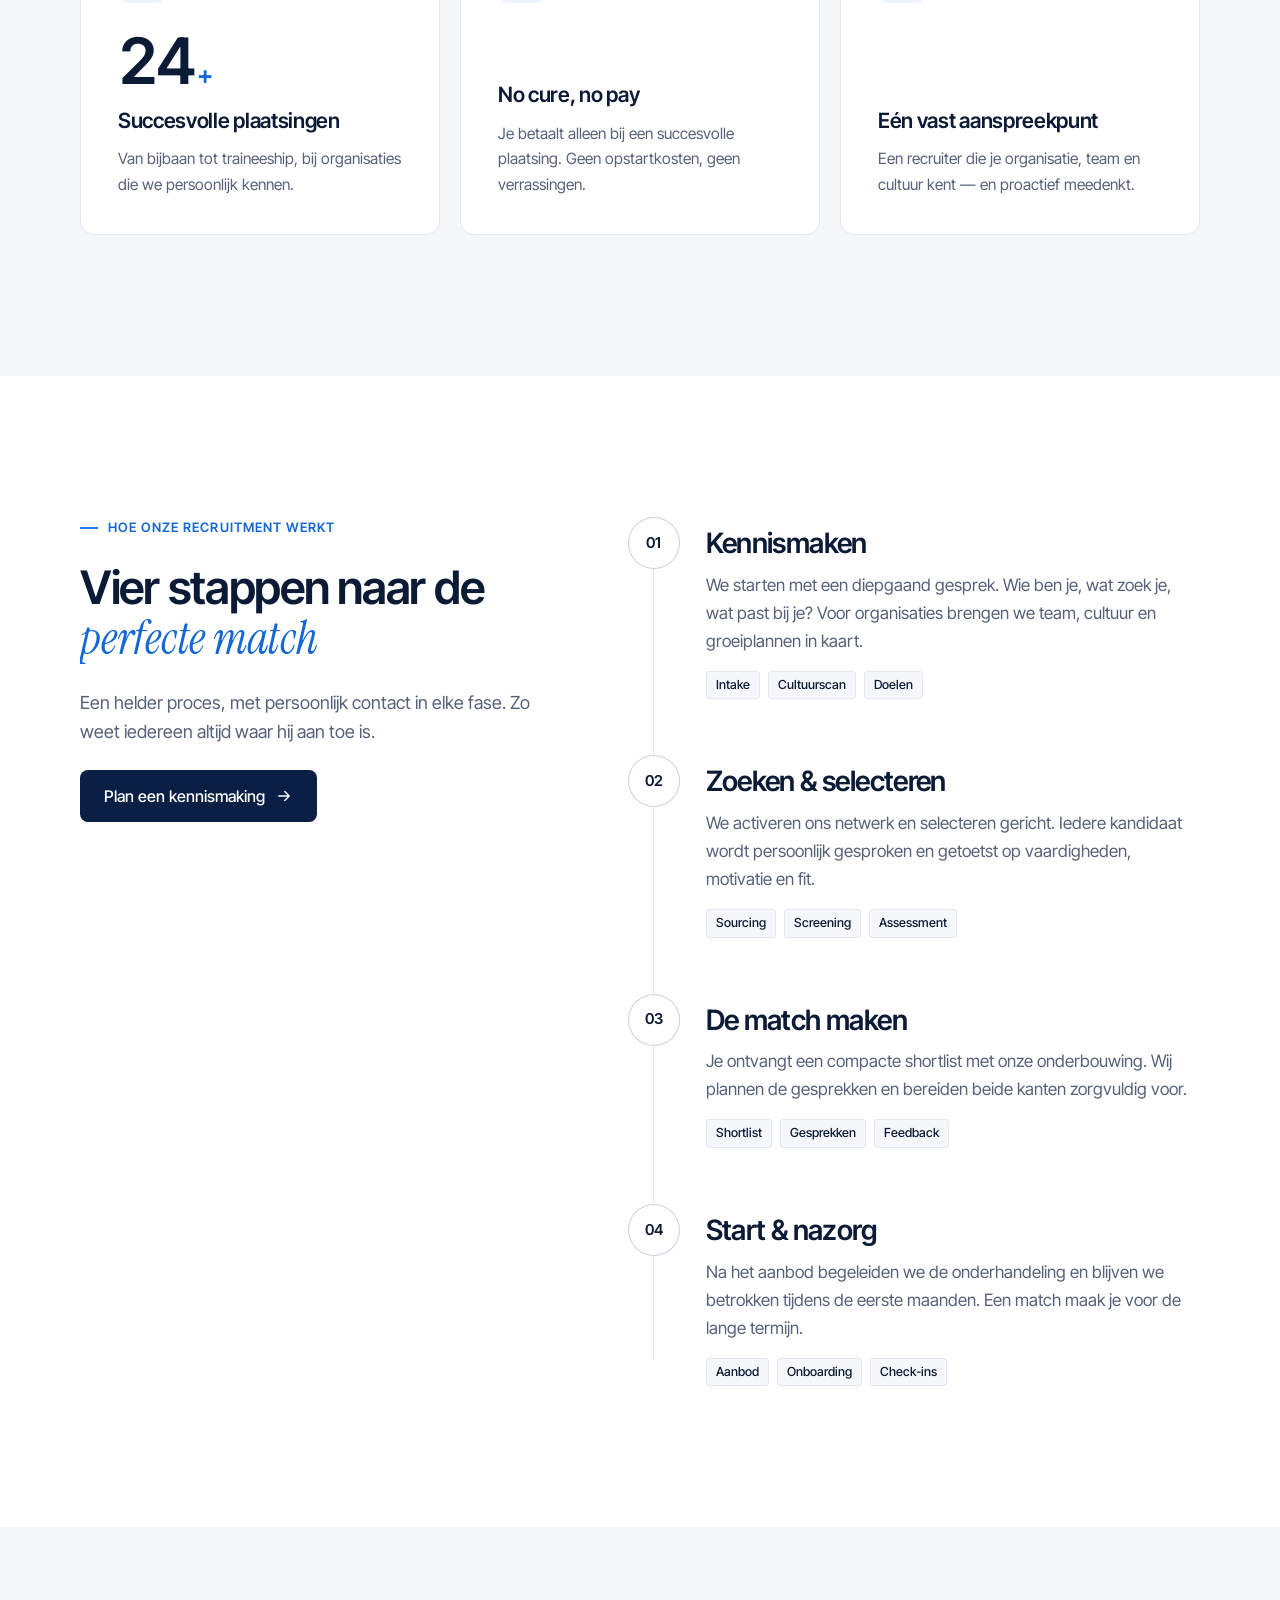
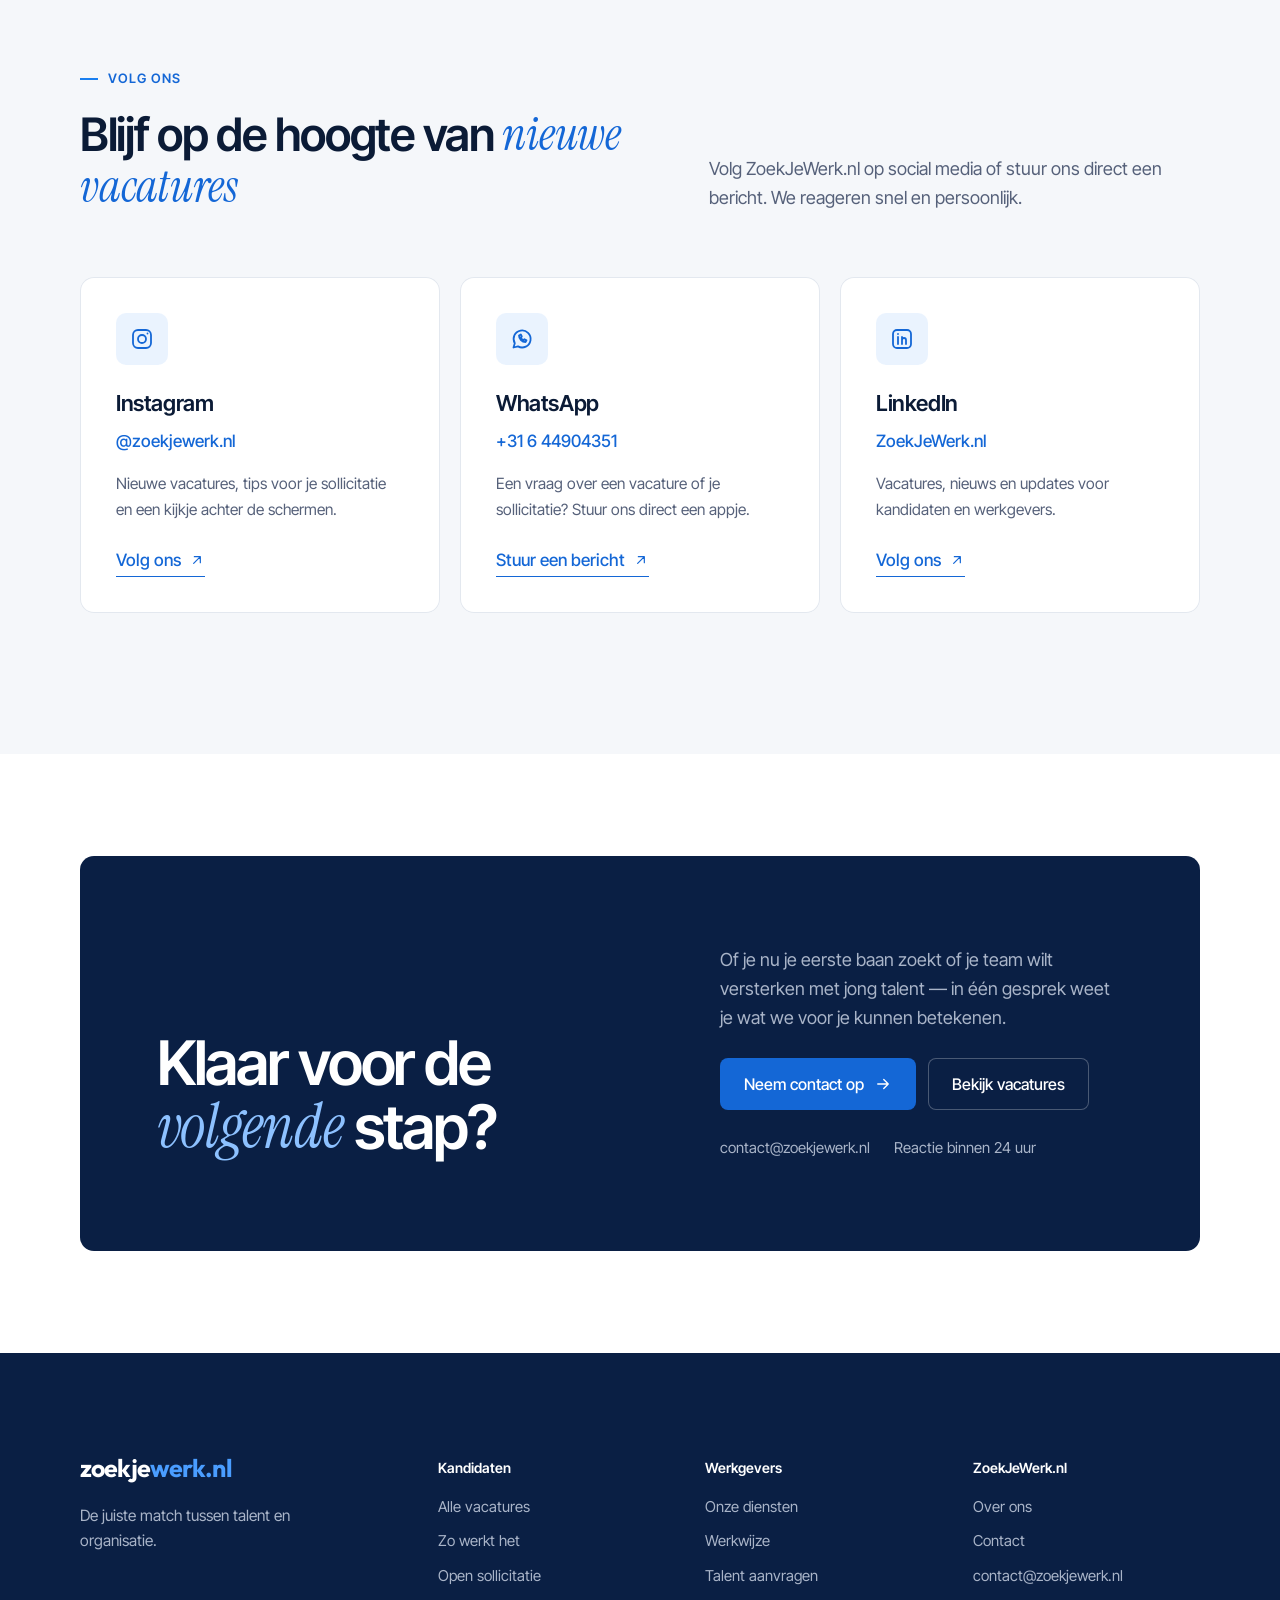
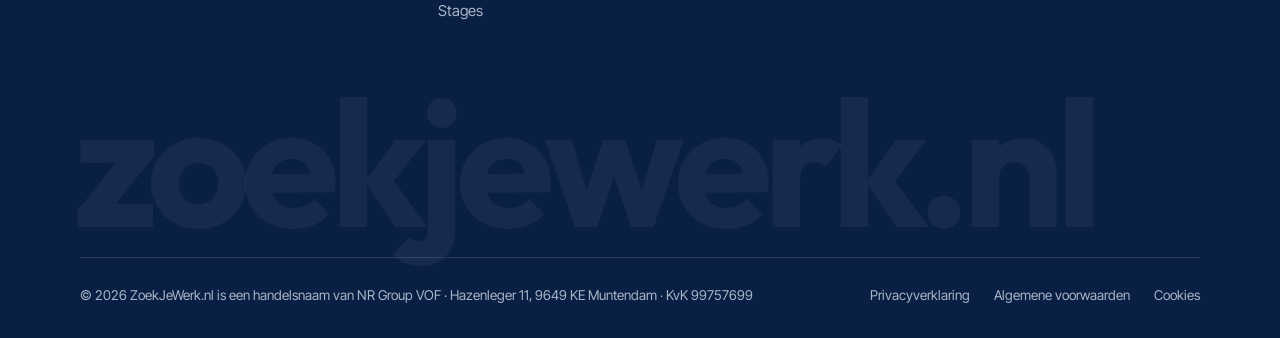
==== commit 943ec561: "Homepage: 'Hoi, ik ben Jesper' vervangen door 'Volg ons' met Instagram, WhatsApp en LinkedIn LinkedI" ====
--- a/index.html
+++ b/index.html
@@ -310,26 +310,37 @@
       </div>
     </section>
 
-    <section class="section soft" id="jesper">
-      <div class="container founder">
-        <figure class="founder__photo reveal">
-          <img src="assets/images/jesper.jpg" width="1200" height="1005" loading="lazy" alt="Jesper Rietema van ZoekJeWerk.nl">
-          <figcaption><b>Jesper Rietema</b><span>ZoekJeWerk.nl</span></figcaption>
-        </figure>
-        <div class="founder__copy">
-          <span class="eyebrow reveal">Maak kennis</span>
-          <h2 class="h2" data-split>Hoi, ik ben <span class="serif">Jesper</span></h2>
-          <p class="lead reveal">Bij ZoekJeWerk.nl heb je geen callcenter of anoniem systeem aan de lijn, maar mij. Ik geloof dat de beste match ontstaat als je iemand echt leert kennen: wat je kunt, wat je drijft en waar je naartoe wilt.</p>
-          <p class="reveal">Of je nu student bent op zoek naar een bijbaan, net afgestudeerd bent of als werkgever jong talent zoekt: ik neem de tijd voor een persoonlijk gesprek en denk eerlijk met je mee. Ook als dat betekent dat een vacature niet de juiste is.</p>
-          <ul class="checklist reveal">
-            <li><div>Eén vast aanspreekpunt, van eerste gesprek tot na je start</div></li>
-            <li><div>Snel en persoonlijk bereikbaar via telefoon, mail of WhatsApp</div></li>
-            <li><div>Eerlijk advies, ook als het antwoord &lsquo;nee&rsquo; is</div></li>
-          </ul>
-          <div class="founder__actions reveal">
-            <a class="btn btn--accent" href="contact.html">Plan een kennismaking <svg class="arrow" viewBox="0 0 24 24" fill="none" stroke="currentColor" stroke-width="1.8" stroke-linecap="round" stroke-linejoin="round"><path d="M5 12h14M13 6l6 6-6 6"/></svg></a>
-            <a class="btn btn--ghost" href="https://wa.me/31644904351" target="_blank" rel="noopener"><svg class="icon" viewBox="0 0 24 24" fill="none" stroke="currentColor" stroke-width="1.8" stroke-linecap="round" stroke-linejoin="round"><path d="M3.5 20.5l1.3-4.2A8.5 8.5 0 1 1 8 19.4l-4.5 1.1z"/><path d="M9 8.5c0 3.5 3 6.5 6.5 6.5l1-1.8-2-1-1 1c-1.2-.4-2.3-1.5-2.7-2.7l1-1-1-2L9 8.5z"/></svg> WhatsApp mij</a>
-          </div>
+    <section class="section soft" id="volg-ons">
+      <div class="container">
+        <div class="section-head section-head--split">
+          <div style="display:grid;gap:20px">
+            <span class="eyebrow reveal">Volg ons</span>
+            <h2 class="h2" data-split>Blijf op de hoogte van <span class="serif">nieuwe vacatures</span></h2>
+          </div>
+          <p class="lead reveal">Volg ZoekJeWerk.nl op social media of stuur ons direct een bericht. We reageren snel en persoonlijk.</p>
+        </div>
+        <div class="sectors">
+          <a class="sector reveal" style="--d:0.00s" href="https://www.instagram.com/zoekjewerk.nl/" target="_blank" rel="noopener">
+            <div class="sector__icon"><svg viewBox="0 0 24 24" fill="none" stroke="currentColor" stroke-width="1.8" stroke-linecap="round" stroke-linejoin="round"><rect x="3" y="3" width="18" height="18" rx="5"/><circle cx="12" cy="12" r="4"/><path d="M17.5 6.5v.01"/></svg></div>
+            <h3>Instagram</h3>
+            <span class="social__handle">@zoekjewerk.nl</span>
+            <p>Nieuwe vacatures, tips voor je sollicitatie en een kijkje achter de schermen.</p>
+            <span class="link-arrow">Volg ons <svg viewBox="0 0 24 24" fill="none" stroke="currentColor" stroke-width="1.8" stroke-linecap="round" stroke-linejoin="round"><path d="M7 17L17 7M8 7h9v9"/></svg></span>
+          </a>
+          <a class="sector reveal" style="--d:0.08s" href="https://wa.me/31644904351" target="_blank" rel="noopener">
+            <div class="sector__icon"><svg viewBox="0 0 24 24" fill="none" stroke="currentColor" stroke-width="1.8" stroke-linecap="round" stroke-linejoin="round"><path d="M3.5 20.5l1.3-4.2A8.5 8.5 0 1 1 8 19.4l-4.5 1.1z"/><path d="M9 8.5c0 3.5 3 6.5 6.5 6.5l1-1.8-2-1-1 1c-1.2-.4-2.3-1.5-2.7-2.7l1-1-1-2L9 8.5z"/></svg></div>
+            <h3>WhatsApp</h3>
+            <span class="social__handle">+31 6 44904351</span>
+            <p>Een vraag over een vacature of je sollicitatie? Stuur ons direct een appje.</p>
+            <span class="link-arrow">Stuur een bericht <svg viewBox="0 0 24 24" fill="none" stroke="currentColor" stroke-width="1.8" stroke-linecap="round" stroke-linejoin="round"><path d="M7 17L17 7M8 7h9v9"/></svg></span>
+          </a>
+          <a class="sector reveal" style="--d:0.16s" href="https://www.linkedin.com/company/zoekjewerk-nl/" target="_blank" rel="noopener">
+            <div class="sector__icon"><svg viewBox="0 0 24 24" fill="none" stroke="currentColor" stroke-width="1.8" stroke-linecap="round" stroke-linejoin="round"><rect x="3" y="3" width="18" height="18" rx="4"/><path d="M8 10v7M8 7v.01M12 17v-4a2 2 0 0 1 4 0v4M12 10v7"/></svg></div>
+            <h3>LinkedIn</h3>
+            <span class="social__handle">ZoekJeWerk.nl</span>
+            <p>Vacatures, nieuws en updates voor kandidaten en werkgevers.</p>
+            <span class="link-arrow">Volg ons <svg viewBox="0 0 24 24" fill="none" stroke="currentColor" stroke-width="1.8" stroke-linecap="round" stroke-linejoin="round"><path d="M7 17L17 7M8 7h9v9"/></svg></span>
+          </a>
         </div>
       </div>
     </section>
--- a/assets/css/style.css
+++ b/assets/css/style.css
@@ -688,26 +688,10 @@
 .model--featured .btn--ghost { --fg: var(--white); box-shadow: inset 0 0 0 1px var(--line-dark-strong); }
 @media (max-width: 960px) { .models { grid-template-columns: 1fr; } }
 
-/* ---------- Maak kennis (foto + tekst op homepage) ---------- */
+/* ---------- Volg ons (social media op homepage) ---------- */
 .soft { background: var(--paper); }
-.founder { display: grid; grid-template-columns: minmax(0, 1fr) minmax(0, 1.05fr); gap: clamp(40px, 6vw, 96px); align-items: center; }
-.founder__photo { margin: 0; position: relative; }
-.founder__photo img { width: 100%; height: auto; border-radius: var(--radius-lg); box-shadow: 0 0 0 1px var(--line), var(--shadow); background: var(--paper-2); }
-.founder__photo figcaption {
-  position: absolute; left: 16px; bottom: 16px;
-  display: grid; gap: 1px; padding: 10px 16px; border-radius: 8px;
-  background: rgba(255, 255, 255, .94); box-shadow: 0 0 0 1px var(--line), var(--shadow-sm);
-}
-.founder__photo figcaption b { font-weight: 600; font-size: 15px; }
-.founder__photo figcaption span { font-size: 13px; color: var(--muted); }
-.founder__copy { display: grid; gap: 22px; }
-.founder__copy > p:not(.lead) { color: var(--muted); max-width: 60ch; }
-.founder__actions { display: flex; flex-wrap: wrap; gap: 12px; margin-top: 6px; }
+.social__handle { margin-top: -10px; font-weight: 500; color: var(--accent-deep); }
 .btn .icon { width: 18px; height: 18px; }
-@media (max-width: 900px) {
-  .founder { grid-template-columns: 1fr; }
-  .founder__photo { max-width: 560px; }
-}
 
 /* ---------- Juridische pagina's (privacy, voorwaarden, cookies) ---------- */
 .legal-hero h1 { hyphens: auto; -webkit-hyphens: auto; overflow-wrap: break-word; }
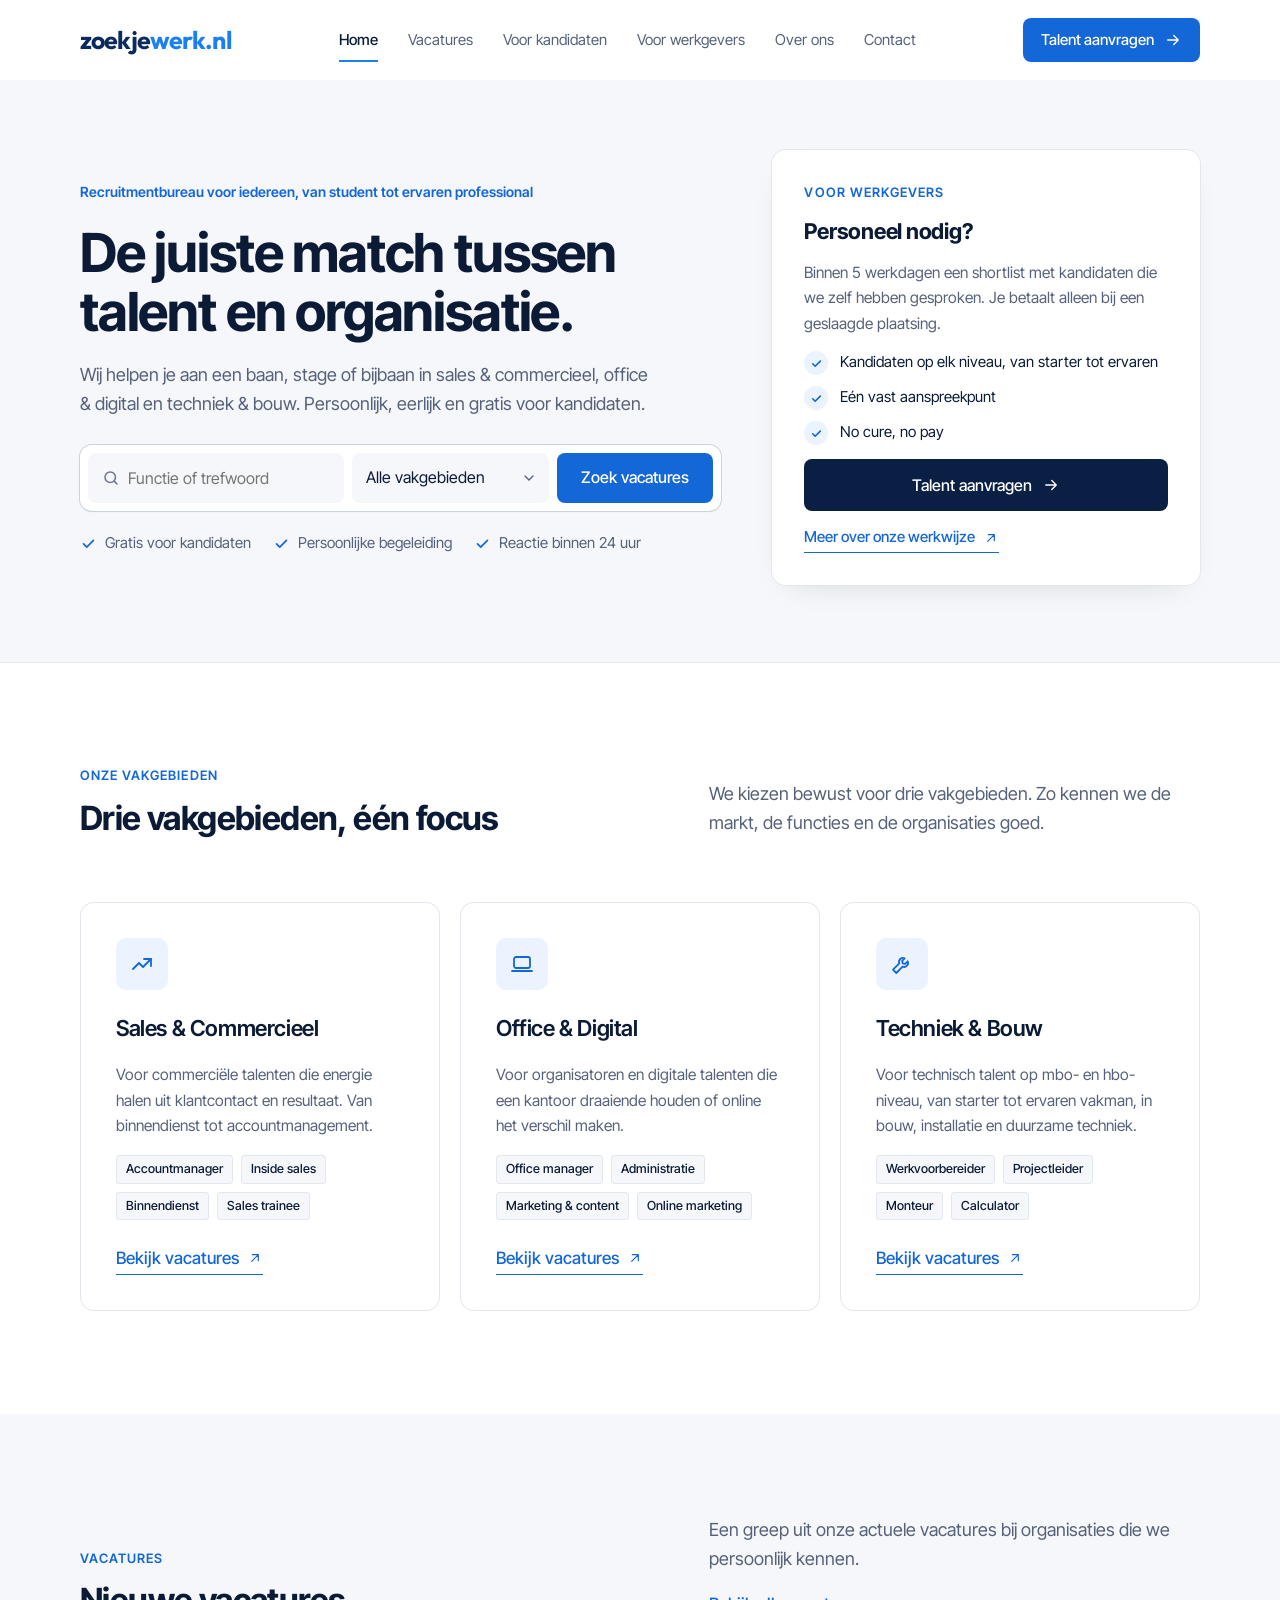
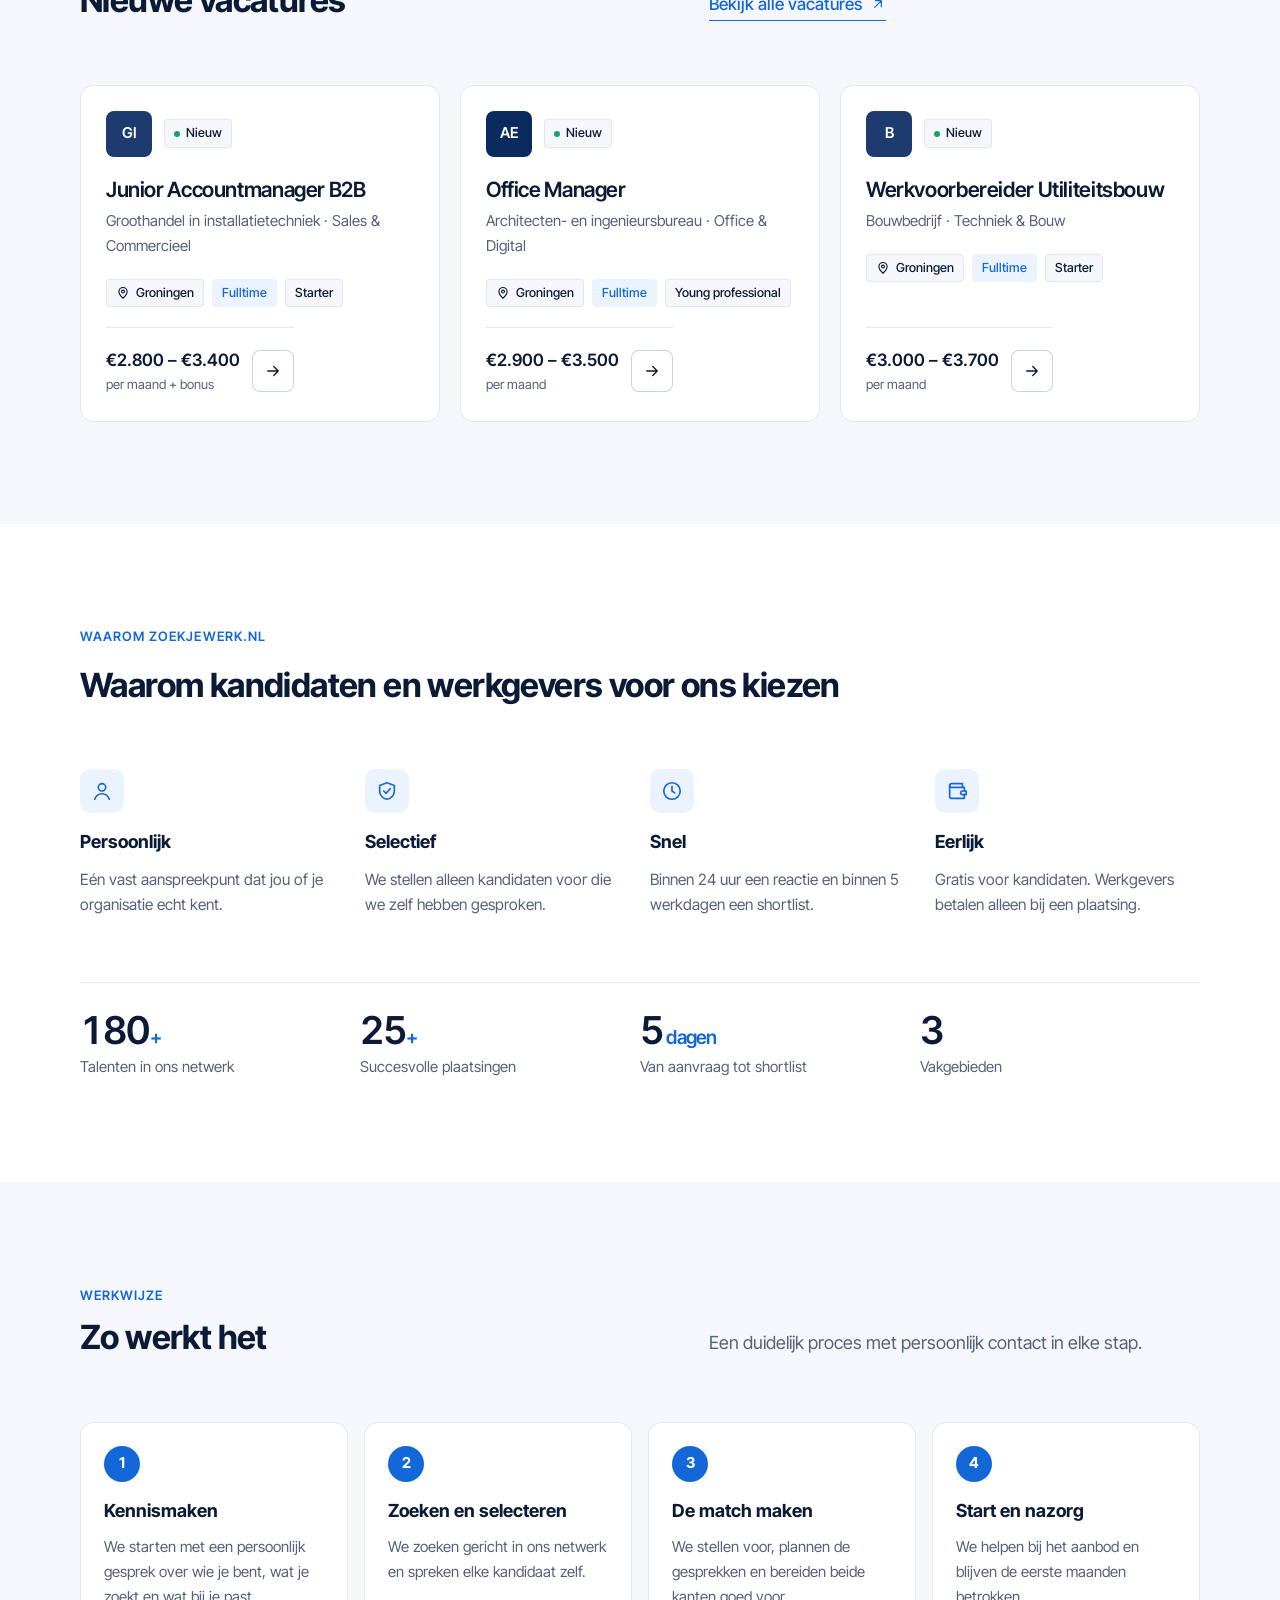
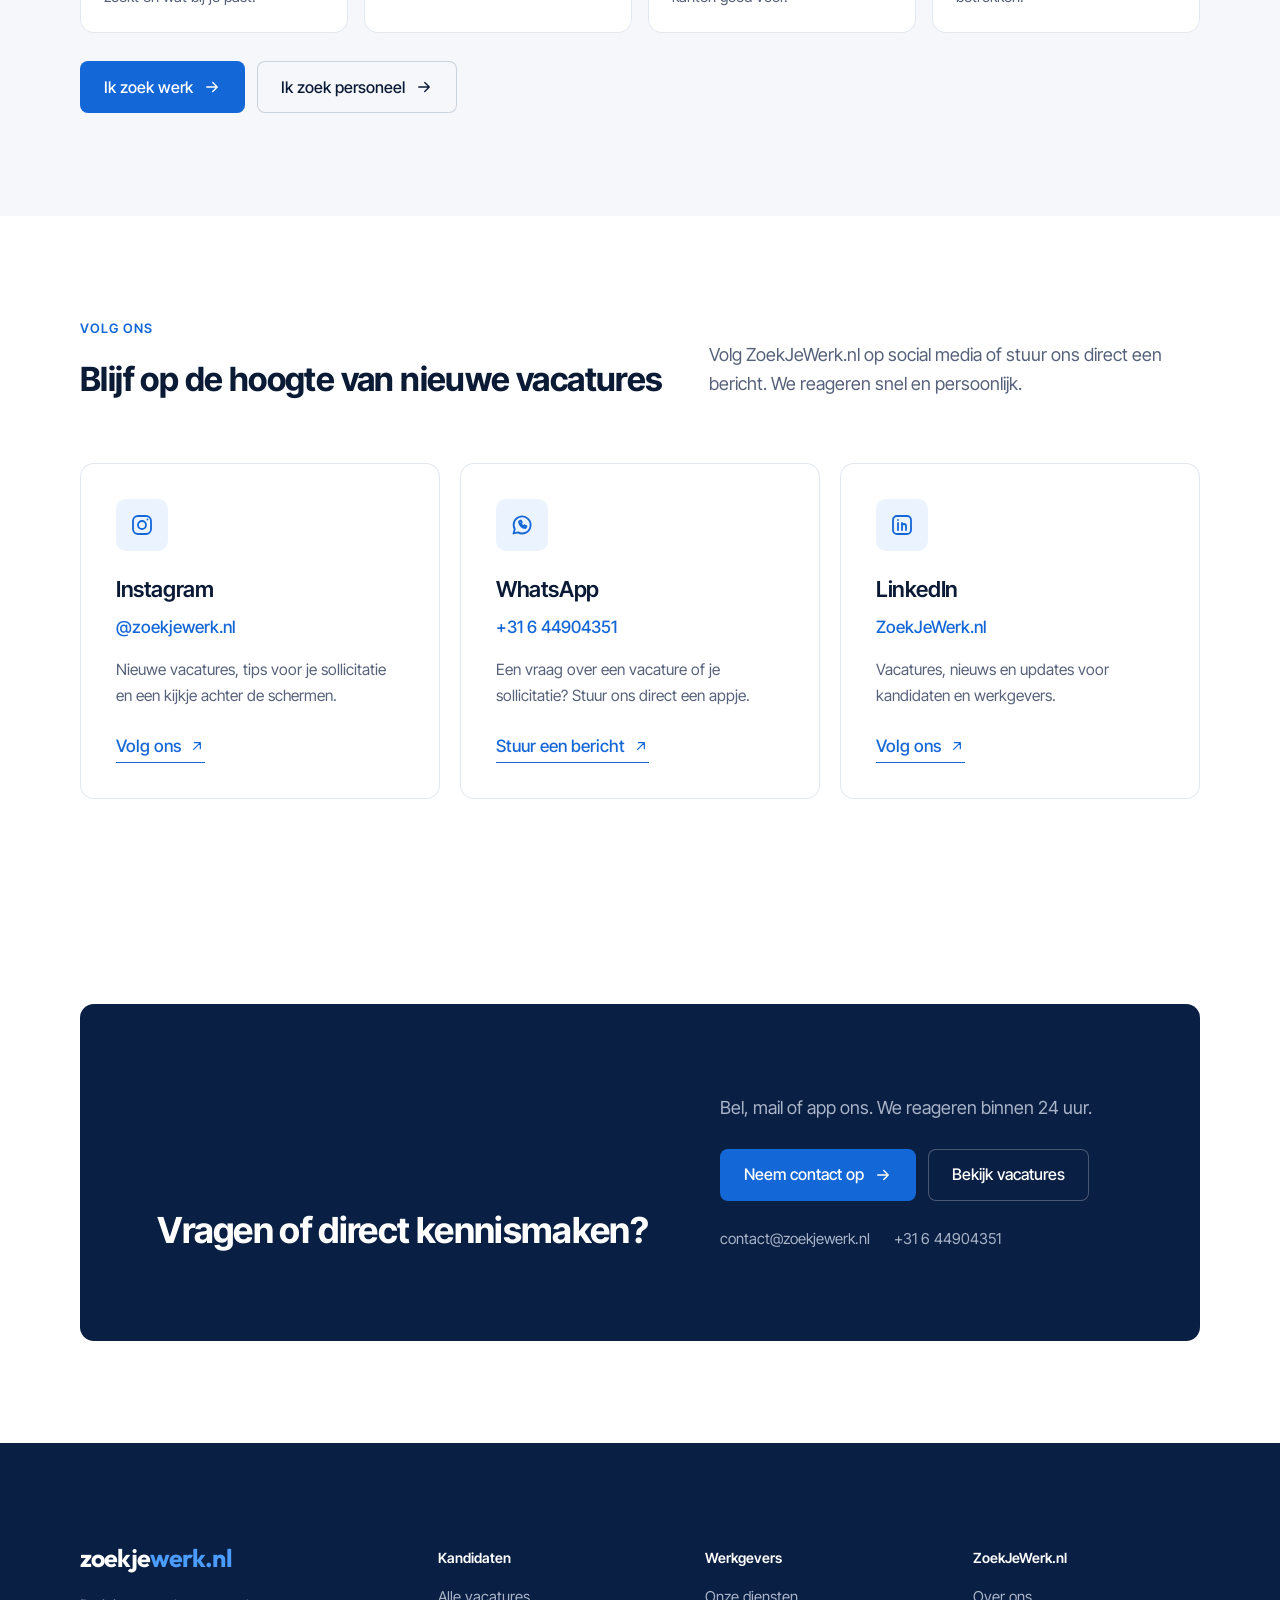
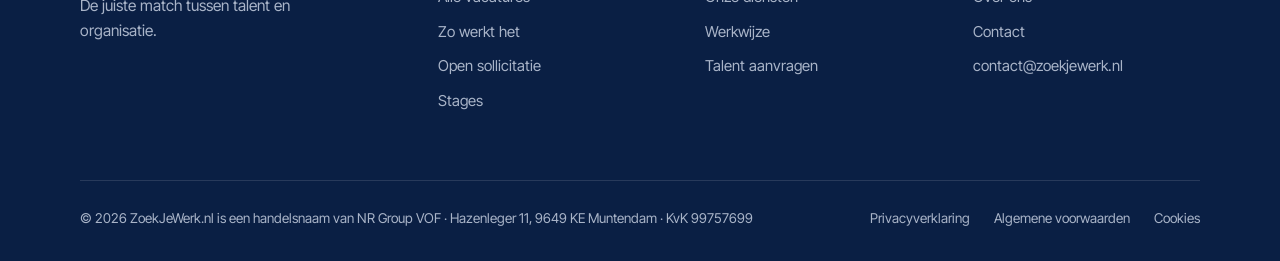
==== commit 1e9d844d: "Rustiger en overzichtelijker ontwerp, voor iedereen, duidelijke pakketten - Homepage als bureau-site" ====
--- a/index.html
+++ b/index.html
@@ -4,10 +4,10 @@
   <meta charset="utf-8">
   <meta name="viewport" content="width=device-width, initial-scale=1">
   <title>ZoekJeWerk.nl — De juiste match tussen talent en organisatie</title>
-  <meta name="description" content="ZoekJeWerk.nl is hét recruitmentbureau voor studenten, starters en young professionals in sales &amp; commercieel, office &amp; digital en techniek &amp; bouw.">
+  <meta name="description" content="ZoekJeWerk.nl is hét recruitmentbureau voor sales &amp; commercieel, office &amp; digital en techniek &amp; bouw. Voor iedereen, van student tot ervaren professional.">
   <meta name="theme-color" content="#040B1C">
   <meta property="og:title" content="ZoekJeWerk.nl — De juiste match tussen talent en organisatie">
-  <meta property="og:description" content="ZoekJeWerk.nl is hét recruitmentbureau voor studenten, starters en young professionals in sales &amp; commercieel, office &amp; digital en techniek &amp; bouw.">
+  <meta property="og:description" content="ZoekJeWerk.nl is hét recruitmentbureau voor sales &amp; commercieel, office &amp; digital en techniek &amp; bouw. Voor iedereen, van student tot ervaren professional.">
   <meta property="og:type" content="website">
   <meta property="og:locale" content="nl_NL">
   <link rel="icon" href="data:image/svg+xml,%3Csvg xmlns='http://www.w3.org/2000/svg' viewBox='0 0 64 64'%3E%3Crect width='64' height='64' rx='16' fill='%230B2A5E'/%3E%3Ctext x='32' y='45' text-anchor='middle' font-family='Arial,Helvetica,sans-serif' font-weight='800' font-size='40' fill='%23fff'%3Ez%3C/text%3E%3Ccircle cx='48' cy='44' r='5' fill='%231A7FF0'/%3E%3C/svg%3E">
@@ -54,63 +54,46 @@
   </div>
 
   <main id="main">
-    <section class="hero fx-noise">
-      <div class="orb orb--gold"></div>
-      <div class="orb orb--blue"></div>
-      <div class="orb orb--violet"></div>
-      <div class="fx-grid"></div>
-
-      <div class="container hero__inner">
-        <div class="hero__copy">
-          <div class="hero__badge fade-up" style="--d:.3s"><b>Recruitment</b> Voor studenten, starters &amp; young professionals</div>
-          <h1 class="display" data-split data-split-delay=".4">De juiste match tussen <span class="serif">talent</span> en <span class="serif">organisatie.</span></h1>
-          <p class="hero__sub fade-up" style="--d:1s">ZoekJeWerk.nl verbindt ambitieus talent met organisaties in sales &amp; commercieel, office &amp; digital en techniek &amp; bouw. Persoonlijk, selectief en met oog voor de lange termijn.</p>
-          <div class="hero__actions fade-up" style="--d:1.15s">
-            <a class="btn btn--accent" href="vacatures.html">Ik zoek een baan <svg class="arrow" viewBox="0 0 24 24" fill="none" stroke="currentColor" stroke-width="1.8" stroke-linecap="round" stroke-linejoin="round"><path d="M5 12h14M13 6l6 6-6 6"/></svg></a>
-            <a class="btn btn--ghost" href="voor-werkgevers.html">Ik zoek talent <svg class="arrow" viewBox="0 0 24 24" fill="none" stroke="currentColor" stroke-width="1.8" stroke-linecap="round" stroke-linejoin="round"><path d="M5 12h14M13 6l6 6-6 6"/></svg></a>
-          </div>
-          <div class="hero__meta fade-up" style="--d:1.3s">
-            <span><svg viewBox="0 0 24 24" fill="none" stroke="currentColor" stroke-width="2.4" stroke-linecap="round" stroke-linejoin="round"><path d="M5 12.5l4.5 4.5L19 7.5"/></svg> Gratis voor kandidaten</span>
-            <span><svg viewBox="0 0 24 24" fill="none" stroke="currentColor" stroke-width="2.4" stroke-linecap="round" stroke-linejoin="round"><path d="M5 12.5l4.5 4.5L19 7.5"/></svg> Shortlist binnen 5 werkdagen</span>
-            <span><svg viewBox="0 0 24 24" fill="none" stroke="currentColor" stroke-width="2.4" stroke-linecap="round" stroke-linejoin="round"><path d="M5 12.5l4.5 4.5L19 7.5"/></svg> Persoonlijke begeleiding</span>
-          </div>
-        </div>
-      </div>
-
-      <div class="scroll-hint" aria-hidden="true">Scroll<i></i></div>
-    </section>
-
-    <div class="marquee" aria-label="Vakgebieden waarin wij werven">
-      <div class="marquee__track">
-        <span class="marquee__item">Sales &amp; Commercieel</span><span class="marquee__item">Accountmanagement</span><span class="marquee__item">Inside sales</span><span class="marquee__item">Office &amp; Digital</span><span class="marquee__item">Office management</span><span class="marquee__item">Online marketing</span><span class="marquee__item">Techniek &amp; Bouw</span><span class="marquee__item">Werkvoorbereiding</span><span class="marquee__item">Installatietechniek</span><span class="marquee__item">Projectleiding</span><span class="marquee__item">Sales &amp; Commercieel</span><span class="marquee__item">Accountmanagement</span><span class="marquee__item">Inside sales</span><span class="marquee__item">Office &amp; Digital</span><span class="marquee__item">Office management</span><span class="marquee__item">Online marketing</span><span class="marquee__item">Techniek &amp; Bouw</span><span class="marquee__item">Werkvoorbereiding</span><span class="marquee__item">Installatietechniek</span><span class="marquee__item">Projectleiding</span>
-      </div>
-    </div>
-
-    <section class="section">
-      <div class="container intro-grid">
-        <div class="intro-side">
-          <span class="eyebrow reveal">Over ZoekJeWerk.nl</span>
-          <a class="link-arrow reveal" style="--d:.1s" href="over-ons.html">Lees ons verhaal <svg viewBox="0 0 24 24" fill="none" stroke="currentColor" stroke-width="1.8" stroke-linecap="round" stroke-linejoin="round"><path d="M7 17L17 7M8 7h9v9"/></svg></a>
-        </div>
-        <div>
-          <p class="statement" data-highlight>Wij geloven dat de eerste stappen in je carrière <span class="serif">bepalend</span> zijn. Daarom kijken we verder dan een cv — naar wie je bent, wat je drijft en waar je écht tot je recht komt.</p>
-          <div class="intro-foot">
-            <div class="reveal"><h4>Selectief</h4><p>We stellen alleen kandidaten voor die we zelf hebben gesproken en in wie we geloven.</p></div>
-            <div class="reveal" style="--d:.1s"><h4>Persoonlijk</h4><p>Eén vaste recruiter die jou of je organisatie door en door kent.</p></div>
-            <div class="reveal" style="--d:.2s"><h4>Voor de lange termijn</h4><p>We meten ons succes aan matches die blijven — niet aan snelle plaatsingen.</p></div>
-          </div>
-        </div>
-      </div>
-    </section>
-
-    <section class="section" style="padding-top:0" id="specialisaties">
-      <div class="container">
-        <div class="section-head section-head--split">
-          <div style="display:grid;gap:20px">
-            <span class="eyebrow reveal">Onze specialisaties</span>
-            <h2 class="h2" data-split>Drie vakgebieden, <span class="serif">één focus</span></h2>
-          </div>
-          <p class="lead reveal">We kiezen bewust voor drie vakgebieden. Zo kennen we de markt, de functies en de organisaties écht, en weten we wat een goede match is.</p>
+    <section class="hero hero--bureau">
+      <div class="container hero__grid">
+        <div class="hero__main">
+          <p class="hero__kicker">Recruitmentbureau voor iedereen, van student tot ervaren professional</p>
+          <h1 class="display">De juiste match tussen talent en organisatie.</h1>
+          <p class="hero__sub">Wij helpen je aan een baan, stage of bijbaan in sales &amp; commercieel, office &amp; digital en techniek &amp; bouw. Persoonlijk, eerlijk en gratis voor kandidaten.</p>
+          <form class="job-search" action="vacatures.html" method="get" role="search" data-job-search>
+            <div class="job-search__field"><svg viewBox="0 0 24 24" fill="none" stroke="currentColor" stroke-width="2" stroke-linecap="round"><circle cx="11" cy="11" r="7"/><path d="M20 20l-3.5-3.5"/></svg><label class="sr-only" for="hs-q">Functie of trefwoord</label><input id="hs-q" name="q" type="search" placeholder="Functie of trefwoord"></div>
+            <div class="job-search__field"><label class="sr-only" for="hs-sector">Vakgebied</label><select id="hs-sector" name="sector"><option value="">Alle vakgebieden</option><option>Sales &amp; Commercieel</option><option>Office &amp; Digital</option><option>Techniek &amp; Bouw</option></select></div>
+            <button class="btn btn--accent" type="submit">Zoek vacatures</button>
+          </form>
+          <ul class="hero__usps">
+            <li><svg viewBox="0 0 24 24" fill="none" stroke="currentColor" stroke-width="2.4" stroke-linecap="round" stroke-linejoin="round"><path d="M5 12.5l4.5 4.5L19 7.5"/></svg> Gratis voor kandidaten</li>
+            <li><svg viewBox="0 0 24 24" fill="none" stroke="currentColor" stroke-width="2.4" stroke-linecap="round" stroke-linejoin="round"><path d="M5 12.5l4.5 4.5L19 7.5"/></svg> Persoonlijke begeleiding</li>
+            <li><svg viewBox="0 0 24 24" fill="none" stroke="currentColor" stroke-width="2.4" stroke-linecap="round" stroke-linejoin="round"><path d="M5 12.5l4.5 4.5L19 7.5"/></svg> Reactie binnen 24 uur</li>
+          </ul>
+        </div>
+        <aside class="hero__employer">
+          <span class="eyebrow">Voor werkgevers</span>
+          <h2 class="h3">Personeel nodig?</h2>
+          <p>Binnen 5 werkdagen een shortlist met kandidaten die we zelf hebben gesproken. Je betaalt alleen bij een geslaagde plaatsing.</p>
+          <ul class="checklist">
+            <li><div>Kandidaten op elk niveau, van starter tot ervaren</div></li>
+            <li><div>Eén vast aanspreekpunt</div></li>
+            <li><div>No cure, no pay</div></li>
+          </ul>
+          <a class="btn btn--block" href="voor-werkgevers.html#aanvraag">Talent aanvragen <svg class="arrow" viewBox="0 0 24 24" fill="none" stroke="currentColor" stroke-width="1.8" stroke-linecap="round" stroke-linejoin="round"><path d="M5 12h14M13 6l6 6-6 6"/></svg></a>
+          <a class="link-arrow" href="voor-werkgevers.html">Meer over onze werkwijze <svg viewBox="0 0 24 24" fill="none" stroke="currentColor" stroke-width="1.8" stroke-linecap="round" stroke-linejoin="round"><path d="M7 17L17 7M8 7h9v9"/></svg></a>
+        </aside>
+      </div>
+    </section>
+
+    <section class="section" id="specialisaties">
+      <div class="container">
+        <div class="section-head section-head--split">
+          <div style="display:grid;gap:12px">
+            <span class="eyebrow">Onze vakgebieden</span>
+            <h2 class="h2">Drie vakgebieden, één focus</h2>
+          </div>
+          <p class="lead">We kiezen bewust voor drie vakgebieden. Zo kennen we de markt, de functies en de organisaties goed.</p>
         </div>
         <div class="sectors">
           <a class="sector reveal" style="--d:0.00s" href="vacatures.html?sector=Sales+%26+Commercieel">
@@ -130,7 +113,7 @@
           <a class="sector reveal" style="--d:0.16s" href="vacatures.html?sector=Techniek+%26+Bouw">
             <div class="sector__icon"><svg viewBox="0 0 24 24" fill="none" stroke="currentColor" stroke-width="1.8" stroke-linecap="round" stroke-linejoin="round"><path d="M14.7 6.3a4 4 0 0 0-5.4 5.1L3 17.7 6.3 21l6.3-6.3a4 4 0 0 0 5.1-5.4l-2.6 2.6-2.4-.6-.6-2.4z"/></svg></div>
             <h3>Techniek &amp; Bouw</h3>
-            <p>Voor technische starters en young professionals, van mbo tot hbo, in bouw, installatie en duurzame techniek.</p>
+            <p>Voor technisch talent op mbo- en hbo-niveau, van starter tot ervaren vakman, in bouw, installatie en duurzame techniek.</p>
             <div class="job-card__meta"><span class="tag">Werkvoorbereider</span><span class="tag">Projectleider</span><span class="tag">Monteur</span><span class="tag">Calculator</span></div>
             <span class="link-arrow">Bekijk vacatures <svg viewBox="0 0 24 24" fill="none" stroke="currentColor" stroke-width="1.8" stroke-linecap="round" stroke-linejoin="round"><path d="M7 17L17 7M8 7h9v9"/></svg></span>
           </a>
@@ -138,184 +121,71 @@
       </div>
     </section>
 
-    <section class="section" style="padding-top:0">
-      <div class="container">
-        <div class="section-head section-head--split">
-          <div style="display:grid;gap:20px">
-            <span class="eyebrow reveal">Twee routes, één doel</span>
-            <h2 class="h2" data-split>Waar kunnen we je <span class="serif">mee helpen?</span></h2>
-          </div>
-          <p class="lead reveal">Kies je route. Wij zorgen dat de juiste mensen elkaar vinden.</p>
-        </div>
-        <div class="routes">
-          <a class="route route--dark reveal" href="vacatures.html">
-            <div class="route__glow"></div>
-            <div class="route__top">
-              <div class="route__icon"><svg viewBox="0 0 24 24" fill="none" stroke="currentColor" stroke-width="1.8" stroke-linecap="round" stroke-linejoin="round"><circle cx="12" cy="8" r="4"/><path d="M4 21c1.5-4 4.5-6 8-6s6.5 2 8 6"/></svg></div>
-              <span class="route__num">01 — Kandidaten</span>
-            </div>
-            <div>
-              <h3>Ik zoek<br>een baan</h3>
-              <p>Van bijbaan tot traineeship en je eerste vaste rol. Wij kennen de organisaties achter de vacatures en helpen je de juiste keuze maken.</p>
-              <ul class="route__list">
-                <li><svg viewBox="0 0 24 24" fill="none" stroke="currentColor" stroke-width="2.4" stroke-linecap="round" stroke-linejoin="round"><path d="M5 12.5l4.5 4.5L19 7.5"/></svg> 100% gratis, altijd</li>
-                <li><svg viewBox="0 0 24 24" fill="none" stroke="currentColor" stroke-width="2.4" stroke-linecap="round" stroke-linejoin="round"><path d="M5 12.5l4.5 4.5L19 7.5"/></svg> Toegang tot vacatures die niet online staan</li>
-                <li><svg viewBox="0 0 24 24" fill="none" stroke="currentColor" stroke-width="2.4" stroke-linecap="round" stroke-linejoin="round"><path d="M5 12.5l4.5 4.5L19 7.5"/></svg> Voorbereiding op elk gesprek</li>
-              </ul>
-            </div>
-            <div class="route__foot">
-              <span class="btn btn--accent">Bekijk vacatures <svg class="arrow" viewBox="0 0 24 24" fill="none" stroke="currentColor" stroke-width="1.8" stroke-linecap="round" stroke-linejoin="round"><path d="M5 12h14M13 6l6 6-6 6"/></svg></span>
-              <span class="route__go"><svg class="arrow" viewBox="0 0 24 24" fill="none" stroke="currentColor" stroke-width="1.8" stroke-linecap="round" stroke-linejoin="round"><path d="M5 12h14M13 6l6 6-6 6"/></svg></span>
-            </div>
-          </a>
-          <a class="route route--light reveal" style="--d:.12s" href="voor-werkgevers.html">
-            <div class="route__glow"></div>
-            <div class="route__top">
-              <div class="route__icon"><svg viewBox="0 0 24 24" fill="none" stroke="currentColor" stroke-width="1.8" stroke-linecap="round" stroke-linejoin="round"><path d="M4 21V5a2 2 0 0 1 2-2h8a2 2 0 0 1 2 2v16M16 9h2a2 2 0 0 1 2 2v10M3 21h18M8 7h4M8 11h4M8 15h4"/></svg></div>
-              <span class="route__num">02 — Werkgevers</span>
-            </div>
-            <div>
-              <h3>Ik zoek<br>talent</h3>
-              <p>Versterk je team met gemotiveerde studenten, starters en young professionals — zorgvuldig geselecteerd op vaardigheden én cultuur.</p>
-              <ul class="route__list">
-                <li><svg viewBox="0 0 24 24" fill="none" stroke="currentColor" stroke-width="2.4" stroke-linecap="round" stroke-linejoin="round"><path d="M5 12.5l4.5 4.5L19 7.5"/></svg> Shortlist binnen 5 werkdagen</li>
-                <li><svg viewBox="0 0 24 24" fill="none" stroke="currentColor" stroke-width="2.4" stroke-linecap="round" stroke-linejoin="round"><path d="M5 12.5l4.5 4.5L19 7.5"/></svg> Alleen betalen bij een succesvolle match</li>
-                <li><svg viewBox="0 0 24 24" fill="none" stroke="currentColor" stroke-width="2.4" stroke-linecap="round" stroke-linejoin="round"><path d="M5 12.5l4.5 4.5L19 7.5"/></svg> Vaste recruiter als aanspreekpunt</li>
-              </ul>
-            </div>
-            <div class="route__foot">
-              <span class="btn">Talent aanvragen <svg class="arrow" viewBox="0 0 24 24" fill="none" stroke="currentColor" stroke-width="1.8" stroke-linecap="round" stroke-linejoin="round"><path d="M5 12h14M13 6l6 6-6 6"/></svg></span>
-              <span class="route__go"><svg class="arrow" viewBox="0 0 24 24" fill="none" stroke="currentColor" stroke-width="1.8" stroke-linecap="round" stroke-linejoin="round"><path d="M5 12h14M13 6l6 6-6 6"/></svg></span>
-            </div>
-          </a>
-        </div>
-      </div>
-    </section>
-
-    <section class="section white">
-      <div class="container">
-        <div class="section-head section-head--split">
-          <div style="display:grid;gap:20px">
-            <span class="eyebrow reveal">Uitgelichte vacatures</span>
-            <h2 class="h2" data-split>Rollen waar we <span class="serif">nu</span> voor zoeken</h2>
-          </div>
-          <div class="reveal" style="display:grid;gap:24px;justify-items:start">
-            <p class="lead">Een selectie uit onze actuele opdrachten in sales &amp; commercieel, office &amp; digital en techniek &amp; bouw.</p>
-            <a class="link-arrow" href="vacatures.html">Alle vacatures <svg viewBox="0 0 24 24" fill="none" stroke="currentColor" stroke-width="1.8" stroke-linecap="round" stroke-linejoin="round"><path d="M7 17L17 7M8 7h9v9"/></svg></a>
+    <section class="section soft">
+      <div class="container">
+        <div class="section-head section-head--split">
+          <div style="display:grid;gap:12px">
+            <span class="eyebrow">Vacatures</span>
+            <h2 class="h2">Nieuwe vacatures</h2>
+          </div>
+          <div style="display:grid;gap:16px;justify-items:start">
+            <p class="lead">Een greep uit onze actuele vacatures bij organisaties die we persoonlijk kennen.</p>
+            <a class="link-arrow" href="vacatures.html">Bekijk alle vacatures <svg viewBox="0 0 24 24" fill="none" stroke="currentColor" stroke-width="1.8" stroke-linecap="round" stroke-linejoin="round"><path d="M7 17L17 7M8 7h9v9"/></svg></a>
           </div>
         </div>
         <div class="jobs-grid" id="featured-jobs"></div>
       </div>
     </section>
 
-    <section class="section dark fx-noise" style="overflow:hidden">
-      <div class="container" style="position:relative;z-index:1">
-        <div class="section-head section-head--split">
-          <div style="display:grid;gap:20px">
-            <span class="eyebrow reveal">Voor werkgevers</span>
-            <h2 class="h2" data-split>Waarom bedrijven <span class="serif" style="color:var(--accent-2)">voor ons kiezen</span></h2>
-          </div>
-          <p class="lead reveal">Jong talent werven vraagt om een ander netwerk en een andere aanpak. Die hebben wij.</p>
-        </div>
-        <div class="bento">
-          <div class="bento__cell bento__cell--a">
-            <div class="bento__icon"><svg viewBox="0 0 24 24" fill="none" stroke="currentColor" stroke-width="1.8" stroke-linecap="round" stroke-linejoin="round"><circle cx="9" cy="8" r="3.5"/><path d="M2.5 20c1-3.5 3.5-5.5 6.5-5.5s5.5 2 6.5 5.5"/><path d="M16 4.5a3.5 3.5 0 0 1 0 7M18 14.8c1.8.8 3 2.6 3.5 5.2"/></svg></div>
-            <div style="display:grid;grid-template-columns:1fr auto;gap:32px;align-items:end">
-              <div>
-                <div class="bento__stat"><span data-count="180">0</span><small>+</small></div>
-                <h3 style="margin-top:16px">Een groeiend netwerk van jong talent</h3>
-                <p>Via mbo-, hbo- en wo-opleidingen, studieverenigingen en onze eigen community bereiken we talent dat nog niet actief op zoek is.</p>
-              </div>
-              <div class="bento__viz" style="width:180px" aria-hidden="true"><i></i><i></i><i></i><i></i><i></i><i></i><i></i></div>
-            </div>
-          </div>
-          <div class="bento__cell bento__cell--b">
-            <div class="bento__icon" style="background:rgba(255,255,255,.15);color:#fff;box-shadow:none"><svg viewBox="0 0 24 24" fill="none" stroke="currentColor" stroke-width="1.8" stroke-linecap="round"><circle cx="12" cy="12" r="9"/><path d="M12 7v5l3 2"/></svg></div>
-            <div>
-              <div class="bento__stat"><span data-count="5">0</span><small>dagen</small></div>
-              <h3 style="margin-top:16px">Van briefing tot shortlist</h3>
-              <p>Binnen vijf werkdagen ontvang je een shortlist van gescreende kandidaten — inclusief onze persoonlijke motivatie per profiel.</p>
-            </div>
-          </div>
-          <div class="bento__cell bento__cell--c">
-            <div class="bento__icon"><svg viewBox="0 0 24 24" fill="none" stroke="currentColor" stroke-width="1.8" stroke-linecap="round"><circle cx="12" cy="12" r="9"/><circle cx="12" cy="12" r="5"/><circle cx="12" cy="12" r="1.2" fill="currentColor"/></svg></div>
-            <div>
-              <div class="bento__stat" style="font-size:clamp(48px,5vw,72px)"><span data-count="25">0</span><small>+</small></div>
-              <h3 style="margin-top:12px">Succesvolle plaatsingen</h3>
-              <p>Van bijbaan tot traineeship, bij organisaties die we persoonlijk kennen.</p>
-            </div>
-          </div>
-          <div class="bento__cell bento__cell--d">
-            <div class="bento__icon"><svg viewBox="0 0 24 24" fill="none" stroke="currentColor" stroke-width="1.8" stroke-linecap="round" stroke-linejoin="round"><path d="M12 3l8 3v6c0 4.5-3.4 8.3-8 9-4.6-.7-8-4.5-8-9V6l8-3z"/><path d="M8.5 12l2.5 2.5 4.5-5"/></svg></div>
-            <div>
-              <h3>No cure, no pay</h3>
-              <p>Je betaalt alleen bij een succesvolle plaatsing. Geen opstartkosten, geen verrassingen.</p>
-            </div>
-          </div>
-          <div class="bento__cell bento__cell--e">
-            <div class="bento__icon"><svg viewBox="0 0 24 24" fill="none" stroke="currentColor" stroke-width="1.8" stroke-linecap="round" stroke-linejoin="round"><path d="M21 12a8 8 0 0 1-11.6 7.1L4 20l1-4.6A8 8 0 1 1 21 12z"/></svg></div>
-            <div>
-              <h3>Eén vast aanspreekpunt</h3>
-              <p>Een recruiter die je organisatie, team en cultuur kent — en proactief meedenkt.</p>
-            </div>
-          </div>
-        </div>
-      </div>
-    </section>
-
     <section class="section">
-      <div class="container process">
-        <div class="process__sticky">
-          <span class="eyebrow reveal">Hoe onze recruitment werkt</span>
-          <h2 class="h2" data-split>Vier stappen naar de <span class="serif">perfecte match</span></h2>
-          <p class="lead reveal">Een helder proces, met persoonlijk contact in elke fase. Zo weet iedereen altijd waar hij aan toe is.</p>
-          <div class="reveal"><a class="btn" href="contact.html">Plan een kennismaking <svg class="arrow" viewBox="0 0 24 24" fill="none" stroke="currentColor" stroke-width="1.8" stroke-linecap="round" stroke-linejoin="round"><path d="M5 12h14M13 6l6 6-6 6"/></svg></a></div>
-        </div>
-        
-          <div class="steps">
-            <div class="steps__line"><i></i></div>
-            <div class="step reveal">
-              <div class="step__num">01</div>
-              <div>
-                <h3>Kennismaken</h3>
-                <p>We starten met een diepgaand gesprek. Wie ben je, wat zoek je, wat past bij je? Voor organisaties brengen we team, cultuur en groeiplannen in kaart.</p>
-                <div class="step__tags"><span class="tag">Intake</span><span class="tag">Cultuurscan</span><span class="tag">Doelen</span></div>
-              </div>
-            </div>
-            <div class="step reveal">
-              <div class="step__num">02</div>
-              <div>
-                <h3>Zoeken &amp; selecteren</h3>
-                <p>We activeren ons netwerk en selecteren gericht. Iedere kandidaat wordt persoonlijk gesproken en getoetst op vaardigheden, motivatie en fit.</p>
-                <div class="step__tags"><span class="tag">Sourcing</span><span class="tag">Screening</span><span class="tag">Assessment</span></div>
-              </div>
-            </div>
-            <div class="step reveal">
-              <div class="step__num">03</div>
-              <div>
-                <h3>De match maken</h3>
-                <p>Je ontvangt een compacte shortlist met onze onderbouwing. Wij plannen de gesprekken en bereiden beide kanten zorgvuldig voor.</p>
-                <div class="step__tags"><span class="tag">Shortlist</span><span class="tag">Gesprekken</span><span class="tag">Feedback</span></div>
-              </div>
-            </div>
-            <div class="step reveal">
-              <div class="step__num">04</div>
-              <div>
-                <h3>Start &amp; nazorg</h3>
-                <p>Na het aanbod begeleiden we de onderhandeling en blijven we betrokken tijdens de eerste maanden. Een match maak je voor de lange termijn.</p>
-                <div class="step__tags"><span class="tag">Aanbod</span><span class="tag">Onboarding</span><span class="tag">Check-ins</span></div>
-              </div>
-            </div>
-          </div>
-      </div>
-    </section>
-
-    <section class="section soft" id="volg-ons">
+      <div class="container">
+        <div class="section-head">
+          <span class="eyebrow">Waarom ZoekJeWerk.nl</span>
+          <h2 class="h2">Waarom kandidaten en werkgevers voor ons kiezen</h2>
+        </div>
+        <div class="usps">
+          <div class="usp"><div class="usp__icon"><svg viewBox="0 0 24 24" fill="none" stroke="currentColor" stroke-width="1.8" stroke-linecap="round" stroke-linejoin="round"><circle cx="12" cy="8" r="4"/><path d="M4 21c1.5-4 4.5-6 8-6s6.5 2 8 6"/></svg></div><h3>Persoonlijk</h3><p>Eén vast aanspreekpunt dat jou of je organisatie echt kent.</p></div>
+          <div class="usp"><div class="usp__icon"><svg viewBox="0 0 24 24" fill="none" stroke="currentColor" stroke-width="1.8" stroke-linecap="round" stroke-linejoin="round"><path d="M12 3l8 3v6c0 4.5-3.4 8.3-8 9-4.6-.7-8-4.5-8-9V6l8-3z"/><path d="M8.5 12l2.5 2.5 4.5-5"/></svg></div><h3>Selectief</h3><p>We stellen alleen kandidaten voor die we zelf hebben gesproken.</p></div>
+          <div class="usp"><div class="usp__icon"><svg viewBox="0 0 24 24" fill="none" stroke="currentColor" stroke-width="1.8" stroke-linecap="round" stroke-linejoin="round"><circle cx="12" cy="12" r="9"/><path d="M12 7v5l3 2"/></svg></div><h3>Snel</h3><p>Binnen 24 uur een reactie en binnen 5 werkdagen een shortlist.</p></div>
+          <div class="usp"><div class="usp__icon"><svg viewBox="0 0 24 24" fill="none" stroke="currentColor" stroke-width="1.8" stroke-linecap="round" stroke-linejoin="round"><path d="M20 12V8H6a2 2 0 0 1 0-4h12v4"/><path d="M4 6v12a2 2 0 0 0 2 2h14v-4"/><path d="M18 12a2 2 0 0 0 0 4h4v-4z"/></svg></div><h3>Eerlijk</h3><p>Gratis voor kandidaten. Werkgevers betalen alleen bij een plaatsing.</p></div>
+        </div>
+        <div class="stats mt-l">
+          <div class="stat"><div class="stat__num">180<small>+</small></div><p>Talenten in ons netwerk</p></div>
+          <div class="stat"><div class="stat__num">25<small>+</small></div><p>Succesvolle plaatsingen</p></div>
+          <div class="stat"><div class="stat__num">5<small> dagen</small></div><p>Van aanvraag tot shortlist</p></div>
+          <div class="stat"><div class="stat__num">3</div><p>Vakgebieden</p></div>
+        </div>
+      </div>
+    </section>
+
+    <section class="section soft">
+      <div class="container">
+        <div class="section-head section-head--split">
+          <div style="display:grid;gap:12px">
+            <span class="eyebrow">Werkwijze</span>
+            <h2 class="h2">Zo werkt het</h2>
+          </div>
+          <p class="lead">Een duidelijk proces met persoonlijk contact in elke stap.</p>
+        </div>
+        <ol class="steps-row">
+          <li class="step-card"><span class="step-card__num">1</span><h3>Kennismaken</h3><p>We starten met een persoonlijk gesprek over wie je bent, wat je zoekt en wat bij je past.</p></li>
+          <li class="step-card"><span class="step-card__num">2</span><h3>Zoeken en selecteren</h3><p>We zoeken gericht in ons netwerk en spreken elke kandidaat zelf.</p></li>
+          <li class="step-card"><span class="step-card__num">3</span><h3>De match maken</h3><p>We stellen voor, plannen de gesprekken en bereiden beide kanten goed voor.</p></li>
+          <li class="step-card"><span class="step-card__num">4</span><h3>Start en nazorg</h3><p>We helpen bij het aanbod en blijven de eerste maanden betrokken.</p></li>
+        </ol>
+        <div class="steps-row__actions">
+          <a class="btn btn--accent" href="voor-kandidaten.html">Ik zoek werk <svg class="arrow" viewBox="0 0 24 24" fill="none" stroke="currentColor" stroke-width="1.8" stroke-linecap="round" stroke-linejoin="round"><path d="M5 12h14M13 6l6 6-6 6"/></svg></a>
+          <a class="btn btn--ghost" href="voor-werkgevers.html">Ik zoek personeel <svg class="arrow" viewBox="0 0 24 24" fill="none" stroke="currentColor" stroke-width="1.8" stroke-linecap="round" stroke-linejoin="round"><path d="M5 12h14M13 6l6 6-6 6"/></svg></a>
+        </div>
+      </div>
+    </section>
+
+    <section class="section" id="volg-ons">
       <div class="container">
         <div class="section-head section-head--split">
           <div style="display:grid;gap:20px">
             <span class="eyebrow reveal">Volg ons</span>
-            <h2 class="h2" data-split>Blijf op de hoogte van <span class="serif">nieuwe vacatures</span></h2>
+            <h2 class="h2">Blijf op de hoogte van nieuwe vacatures</h2>
           </div>
           <p class="lead reveal">Volg ZoekJeWerk.nl op social media of stuur ons direct een bericht. We reageren snel en persoonlijk.</p>
         </div>
@@ -347,28 +217,24 @@
 
     <section class="section--tight">
       <div class="container">
-        <div class="cta reveal-scale fx-noise">
-          <div class="orb orb--gold"></div>
-          <div class="orb orb--blue"></div>
-          <div class="fx-grid"></div>
+        <div class="cta">
           <div class="cta__inner">
-            <h2 data-split>Klaar voor de <span class="serif">volgende</span> stap?</h2>
+            <h2>Vragen of direct kennismaken?</h2>
             <div class="cta__side">
-              <p class="lead">Of je nu je eerste baan zoekt of je team wilt versterken met jong talent — in één gesprek weet je wat we voor je kunnen betekenen.</p>
+              <p class="lead">Bel, mail of app ons. We reageren binnen 24 uur.</p>
               <div class="cta__actions">
                 <a class="btn btn--accent" href="contact.html">Neem contact op <svg class="arrow" viewBox="0 0 24 24" fill="none" stroke="currentColor" stroke-width="1.8" stroke-linecap="round" stroke-linejoin="round"><path d="M5 12h14M13 6l6 6-6 6"/></svg></a>
                 <a class="btn btn--ghost" href="vacatures.html">Bekijk vacatures</a>
               </div>
               <div class="cta__contact">
                 <a href="mailto:contact@zoekjewerk.nl">contact@zoekjewerk.nl</a>
-                <span>Reactie binnen 24 uur</span>
+                <a href="tel:+31644904351">+31 6 44904351</a>
               </div>
             </div>
           </div>
         </div>
       </div>
     </section>
-
   </main>
 
   <div class="modal" id="job-modal" aria-hidden="true">
--- a/assets/css/style.css
+++ b/assets/css/style.css
@@ -45,7 +45,7 @@
 
   --container: 1200px;
   --gutter: clamp(16px, 4vw, 40px);
-  --section: clamp(88px, 11vw, 152px);
+  --section: clamp(64px, 8vw, 112px);
 
   --shadow-sm: 0 1px 2px rgba(11, 27, 54, .05);
   --shadow: 0 12px 32px -20px rgba(11, 27, 54, .22);
@@ -93,13 +93,13 @@
   font-size: 13px; font-weight: 600; letter-spacing: .08em; text-transform: uppercase;
   color: var(--accent-deep);
 }
-.eyebrow::before { content: ""; width: 18px; height: 2px; background: var(--accent); }
-
-.display { font-size: clamp(40px, 5.4vw, 76px); line-height: 1.04; letter-spacing: -.035em; font-weight: 600; }
-.h1 { font-size: clamp(38px, 4.8vw, 64px); line-height: 1.06; letter-spacing: -.032em; font-weight: 600; }
-.h2 { font-size: clamp(32px, 3.6vw, 48px); line-height: 1.1; letter-spacing: -.028em; font-weight: 600; }
-.h3 { font-size: clamp(22px, 2vw, 26px); line-height: 1.25; letter-spacing: -.018em; font-weight: 600; }
-.serif { font-family: var(--font-serif); font-style: italic; font-weight: 400; letter-spacing: -.005em; color: var(--accent-deep); }
+.eyebrow::before { content: none; }
+
+.display { font-size: clamp(34px, 4.2vw, 54px); line-height: 1.1; letter-spacing: -.022em; font-weight: 700; }
+.h1 { font-size: clamp(32px, 3.6vw, 46px); line-height: 1.12; letter-spacing: -.02em; font-weight: 700; }
+.h2 { font-size: clamp(26px, 2.6vw, 36px); line-height: 1.18; letter-spacing: -.018em; font-weight: 700; }
+.h3 { font-size: clamp(20px, 1.7vw, 23px); line-height: 1.3; letter-spacing: -.012em; font-weight: 700; }
+.serif { font: inherit; letter-spacing: inherit; color: inherit; }
 .lead { font-size: clamp(18px, 1.4vw, 20px); line-height: 1.6; color: var(--muted); max-width: 60ch; }
 .muted { color: var(--muted); }
 
@@ -221,6 +221,48 @@
   .hero { padding-top: 124px; }
 }
 
+/* ---------- Homepage: bureau-hero met vacaturezoeker ---------- */
+.hero--bureau { background: var(--paper); padding: clamp(120px, 12vw, 150px) 0 clamp(48px, 6vw, 80px); text-align: left; }
+.hero__grid { display: grid; grid-template-columns: minmax(0, 1.5fr) minmax(0, 1fr); gap: clamp(28px, 4vw, 56px); align-items: center; }
+.hero__main { display: grid; gap: 20px; }
+.hero__kicker { font-size: 14px; font-weight: 600; color: var(--accent-deep); }
+.hero--bureau .hero__sub { max-width: 58ch; }
+.job-search { display: grid; grid-template-columns: minmax(0, 1.3fr) minmax(0, 1fr) auto; gap: 8px; padding: 8px; margin-top: 6px; border-radius: 12px; background: var(--white); box-shadow: 0 0 0 1px var(--line-strong), var(--shadow-sm); }
+.job-search__field { position: relative; }
+.job-search__field svg { position: absolute; left: 14px; top: 50%; width: 18px; height: 18px; margin-top: -9px; color: var(--muted-2); pointer-events: none; }
+.job-search input, .job-search select { width: 100%; height: 50px; border: 0; border-radius: 8px; padding: 0 14px; background: var(--paper); font-size: 16px; appearance: none; -webkit-appearance: none; }
+.job-search input { padding-left: 40px; }
+.job-search select { background: var(--paper) url("data:image/svg+xml;utf8,<svg xmlns='http://www.w3.org/2000/svg' viewBox='0 0 24 24' fill='none' stroke='%2356617A' stroke-width='2' stroke-linecap='round'><path d='M6 9l6 6 6-6'/></svg>") right 12px center / 16px no-repeat; padding-right: 36px; }
+.job-search input:focus, .job-search select:focus { outline: none; box-shadow: inset 0 0 0 1.5px var(--accent-deep); }
+.job-search .btn { height: 50px; }
+.hero__usps { display: flex; flex-wrap: wrap; gap: 8px 22px; font-size: 15px; color: var(--muted); }
+.hero__usps li { display: inline-flex; align-items: center; gap: 8px; }
+.hero__usps svg { width: 17px; height: 17px; color: var(--accent-deep); }
+.hero__employer { display: grid; gap: 14px; padding: clamp(24px, 3vw, 32px); border-radius: var(--radius-lg); background: var(--white); box-shadow: 0 0 0 1px var(--line), var(--shadow); }
+.hero__employer p { color: var(--muted); font-size: 15.5px; }
+.hero__employer .checklist { margin: 0; gap: 10px; font-size: 15px; }
+.hero__employer .link-arrow { justify-self: start; font-size: 15px; }
+@media (max-width: 960px) { .hero__grid { grid-template-columns: 1fr; } }
+@media (max-width: 640px) { .job-search { grid-template-columns: 1fr; } }
+
+/* ---------- Homepage: waarom wij + werkwijze ---------- */
+.usps { display: grid; grid-template-columns: repeat(4, 1fr); gap: 20px; }
+.usp { display: grid; gap: 10px; align-content: start; }
+.usp__icon { width: 44px; height: 44px; border-radius: 10px; display: grid; place-items: center; background: var(--accent-soft); color: var(--accent-deep); margin-bottom: 4px; }
+.usp__icon svg { width: 22px; height: 22px; }
+.usp h3 { font-size: 18px; font-weight: 700; }
+.usp p { color: var(--muted); font-size: 15.5px; }
+@media (max-width: 960px) { .usps { grid-template-columns: 1fr 1fr; row-gap: 28px; } }
+@media (max-width: 560px) { .usps { grid-template-columns: 1fr; } }
+.steps-row { list-style: none; margin: 0; padding: 0; display: grid; grid-template-columns: repeat(4, 1fr); gap: 16px; }
+.step-card { display: grid; gap: 10px; align-content: start; padding: 24px; border-radius: var(--radius-lg); background: var(--white); box-shadow: inset 0 0 0 1px var(--line); }
+.step-card__num { width: 36px; height: 36px; border-radius: 50%; display: grid; place-items: center; font-weight: 700; font-size: 15px; background: var(--accent-deep); color: var(--white); margin-bottom: 4px; }
+.step-card h3 { font-size: 18px; font-weight: 700; }
+.step-card p { color: var(--muted); font-size: 15px; }
+.steps-row__actions { display: flex; flex-wrap: wrap; gap: 12px; margin-top: 28px; }
+@media (max-width: 960px) { .steps-row { grid-template-columns: 1fr 1fr; } }
+@media (max-width: 560px) { .steps-row { grid-template-columns: 1fr; } }
+
 /* ---------- Marquee ---------- */
 .marquee {
   position: relative; overflow: hidden; padding: 26px 0;
@@ -235,8 +277,8 @@
 @keyframes marquee { to { transform: translateX(-50%); } }
 
 /* ---------- Intro statement ---------- */
-.statement { font-size: clamp(28px, 3.4vw, 46px); line-height: 1.2; letter-spacing: -.025em; font-weight: 500; max-width: 24ch; }
-.statement .w { opacity: .2; transition: opacity .25s linear; }
+.statement { font-size: clamp(22px, 2.2vw, 28px); line-height: 1.4; letter-spacing: -.012em; font-weight: 500; max-width: 40ch; }
+.statement .w { opacity: 1; }
 .statement .w.on { opacity: 1; }
 .intro-grid { display: grid; grid-template-columns: 260px 1fr; gap: 60px; }
 .intro-side { display: grid; align-content: start; gap: 22px; padding-top: 10px; }
@@ -256,7 +298,7 @@
   display: flex; flex-direction: column; justify-content: space-between; gap: 36px;
   transition: box-shadow .3s, transform .4s var(--ease);
 }
-.route:hover { transform: translateY(-3px); }
+
 .route--dark { background: var(--ink); color: var(--on-dark); }
 .route--light { background: var(--white); box-shadow: inset 0 0 0 1px var(--line); }
 .route--light:hover { box-shadow: inset 0 0 0 1px var(--line-strong), var(--shadow); }
@@ -266,7 +308,7 @@
 .route__icon { width: 56px; height: 56px; border-radius: 10px; display: grid; place-items: center; background: var(--accent-deep); color: var(--white); }
 .route--light .route__icon { background: var(--accent-soft); color: var(--accent-deep); }
 .route__icon svg { width: 26px; height: 26px; }
-.route h3 { font-size: clamp(34px, 3.8vw, 52px); line-height: 1.02; letter-spacing: -.035em; font-weight: 600; }
+.route h3 { font-size: clamp(26px, 2.6vw, 34px); line-height: 1.15; letter-spacing: -.018em; font-weight: 700; }
 .route p { margin-top: 16px; max-width: 42ch; color: var(--muted); font-size: 17px; }
 .route--dark p { color: var(--on-dark-muted); }
 .route__list { display: grid; gap: 10px; margin-top: 24px; }
@@ -292,7 +334,7 @@
   transition: box-shadow .3s, transform .4s var(--ease);
   text-align: left; width: 100%;
 }
-.job-card:hover { transform: translateY(-2px); box-shadow: inset 0 0 0 1px var(--line-strong), var(--shadow); }
+.job-card:hover { box-shadow: inset 0 0 0 1px var(--line-strong), var(--shadow); }
 .job-card__top { display: flex; justify-content: space-between; align-items: center; gap: 12px; }
 .job-logo { width: 46px; height: 46px; border-radius: 8px; display: grid; place-items: center; flex: none; font-weight: 600; font-size: 15px; color: var(--white); background: var(--ink); }
 .tag {
@@ -321,7 +363,7 @@
   background: var(--white); box-shadow: inset 0 0 0 1px var(--line);
   transition: box-shadow .3s, transform .4s var(--ease);
 }
-.sector:hover { transform: translateY(-2px); box-shadow: inset 0 0 0 1px var(--line-strong), var(--shadow); }
+.sector:hover { box-shadow: inset 0 0 0 1px var(--line-strong), var(--shadow); }
 .sector__icon { width: 52px; height: 52px; border-radius: 10px; display: grid; place-items: center; background: var(--accent-soft); color: var(--accent-deep); margin-bottom: 4px; }
 .sector__icon svg { width: 24px; height: 24px; }
 .sector h3 { font-size: 22px; letter-spacing: -.018em; font-weight: 600; }
@@ -351,7 +393,7 @@
 .bento__icon { width: 48px; height: 48px; border-radius: 10px; display: grid; place-items: center; background: var(--accent-soft); color: var(--accent-deep); }
 .bento__icon svg { width: 22px; height: 22px; }
 .bento__viz { display: flex; align-items: flex-end; gap: 8px; height: 100px; }
-.bento__viz i { flex: 1; border-radius: 3px 3px 0 0; background: #D6E6FB; transform-origin: bottom; transform: scaleY(0); transition: transform 1s var(--ease); }
+.bento__viz i { flex: 1; border-radius: 3px 3px 0 0; background: #D6E6FB; transform-origin: bottom; transition: transform 1s var(--ease); }
 .bento__viz i:last-child { background: var(--accent); }
 .in .bento__viz i { transform: scaleY(1); }
 .bento__viz i:nth-child(1) { height: 30%; transition-delay: .1s; }
@@ -371,7 +413,7 @@
 .process__sticky { position: sticky; top: 120px; align-self: start; display: grid; gap: 24px; }
 .steps { position: relative; display: grid; }
 .steps__line { position: absolute; left: 25px; top: 26px; bottom: 26px; width: 1px; background: var(--line); }
-.steps__line i { position: absolute; inset: 0 0 auto 0; height: var(--p, 0%); background: var(--accent); }
+.steps__line i { display: none; }
 .step { position: relative; display: grid; grid-template-columns: 52px 1fr; gap: 26px; padding: 0 0 56px; }
 .step:last-child { padding-bottom: 0; }
 .step__num {
@@ -380,7 +422,7 @@
   background: var(--white); box-shadow: inset 0 0 0 1px var(--line-strong);
   transition: background .4s, color .4s, box-shadow .4s;
 }
-.step.is-active .step__num { background: var(--accent-deep); color: var(--white); box-shadow: none; }
+
 .step h3 { font-size: clamp(22px, 2.2vw, 28px); letter-spacing: -.022em; font-weight: 600; line-height: 1.2; margin: 10px 0 10px; }
 .step p { color: var(--muted); max-width: 52ch; }
 .step__tags { display: flex; flex-wrap: wrap; gap: 8px; margin-top: 16px; }
@@ -397,7 +439,7 @@
   display: grid; gap: 40px;
 }
 .cta__inner { position: relative; display: grid; grid-template-columns: 1.3fr 1fr; gap: 40px; align-items: end; }
-.cta h2 { font-size: clamp(36px, 4.8vw, 68px); line-height: 1.04; letter-spacing: -.035em; font-weight: 600; color: var(--white); }
+.cta h2 { font-size: clamp(26px, 2.8vw, 38px); line-height: 1.15; letter-spacing: -.018em; font-weight: 700; color: var(--white); }
 .cta h2 .serif { color: var(--accent-2); }
 .cta .lead { color: var(--on-dark-muted); }
 .cta__side { display: grid; gap: 26px; }
@@ -416,7 +458,7 @@
 .footer li { margin-bottom: 10px; font-size: 15px; }
 .footer a { transition: color .2s; }
 .footer a:hover { color: var(--white); }
-.footer__word {
+.footer__word { display: none;
   font-family: var(--font-brand); font-weight: 700;
   font-size: clamp(56px, 14vw, 210px); line-height: .8; letter-spacing: -.05em;
   color: rgba(255, 255, 255, .05);
@@ -429,7 +471,7 @@
 /* ---------- Page hero (subpagina's) ---------- */
 .page-hero {
   position: relative; background: var(--paper); color: var(--text);
-  padding: clamp(148px, 15vw, 190px) 0 clamp(64px, 7vw, 96px);
+  padding: clamp(128px, 12vw, 160px) 0 clamp(48px, 5vw, 72px);
   border-bottom: 1px solid var(--line);
 }
 .page-hero__inner { position: relative; display: grid; gap: 26px; }
@@ -484,7 +526,7 @@
 /* ---------- Cijfers ---------- */
 .stats { display: grid; grid-template-columns: repeat(4, 1fr); border-top: 1px solid var(--line); }
 .stat { padding: 28px 24px 0 0; display: grid; gap: 6px; }
-.stat__num { font-size: clamp(40px, 4.4vw, 60px); letter-spacing: -.04em; line-height: 1; font-weight: 600; font-variant-numeric: tabular-nums; }
+.stat__num { font-size: clamp(32px, 3vw, 42px); letter-spacing: -.02em; line-height: 1; font-weight: 600; font-variant-numeric: tabular-nums; }
 .stat__num small { font-size: .5em; color: var(--accent-deep); }
 .stat p { color: var(--muted); font-size: 15px; }
 @media (max-width: 860px) { .stats { grid-template-columns: 1fr 1fr; row-gap: 12px; } }
@@ -668,7 +710,7 @@
 @media (max-width: 560px) { .modal__facts { grid-template-columns: 1fr; } .modal__facts div { padding-left: 24px !important; } }
 
 /* ---------- Missie ---------- */
-.mission { font-size: clamp(28px, 3.6vw, 48px); line-height: 1.18; letter-spacing: -.028em; font-weight: 500; max-width: 26ch; }
+.mission { font-size: clamp(22px, 2.2vw, 28px); line-height: 1.4; letter-spacing: -.012em; font-weight: 500; max-width: 44ch; }
 
 /* ---------- Diensten ---------- */
 .models { display: grid; grid-template-columns: repeat(3, 1fr); gap: 20px; }
@@ -730,6 +772,25 @@
   .legal__table td:first-child { font-weight: 600; }
 }
 
+/* ---------- Pakketten (voor werkgevers) ---------- */
+.packages { display: grid; grid-template-columns: repeat(3, 1fr); gap: 20px; align-items: stretch; }
+.package { display: flex; flex-direction: column; gap: 18px; padding: clamp(24px, 3vw, 32px); border-radius: var(--radius-lg); background: var(--white); box-shadow: inset 0 0 0 1px var(--line); }
+.package h3 { font-size: 21px; font-weight: 700; letter-spacing: -.012em; }
+.package__for { color: var(--muted); font-size: 15.5px; margin-top: -8px; }
+.package__block { display: grid; gap: 8px; padding-top: 16px; border-top: 1px solid var(--line); }
+.package__block h4 { font-size: 12.5px; font-weight: 700; letter-spacing: .06em; text-transform: uppercase; color: var(--accent-deep); }
+.package__block p { font-size: 15px; }
+.package__block ul, .package-always ul { display: grid; gap: 8px; }
+.package__block li, .package-always li { display: flex; gap: 10px; align-items: flex-start; font-size: 15px; }
+.package__block li svg, .package-always li svg { width: 17px; height: 17px; flex: none; margin-top: 3px; color: var(--accent-deep); }
+.package .btn { margin-top: auto; }
+.package-always { margin-top: 20px; padding: 22px 26px; border-radius: var(--radius-lg); background: var(--paper); box-shadow: inset 0 0 0 1px var(--line); display: grid; grid-template-columns: auto 1fr; gap: 12px 32px; align-items: center; }
+.package-always h3 { font-size: 17px; font-weight: 700; }
+.package-always ul { grid-template-columns: repeat(4, auto); justify-content: start; gap: 8px 24px; }
+@media (max-width: 1060px) { .package-always { grid-template-columns: 1fr; } .package-always ul { grid-template-columns: 1fr 1fr; } }
+@media (max-width: 960px) { .packages { grid-template-columns: 1fr; } }
+@media (max-width: 560px) { .package-always ul { grid-template-columns: 1fr; } }
+
 /* ---------- Merk-woordmerk (naar logo) ---------- */
 :root { --brand-navy: #0B2A5E; --brand-blue: #1A7FF0; --font-brand: "Outfit", var(--font-sans); }
 .wordmark { font-family: var(--font-brand); font-weight: 700; letter-spacing: -.035em; line-height: 1; font-size: 25px; white-space: nowrap; }
@@ -740,15 +801,8 @@
 .logo-img { height: 30px; width: auto; }
 
 /* ---------- Scroll-animaties (subtiel) ---------- */
-.reveal { opacity: 0; transform: translateY(18px); transition: opacity .8s var(--ease), transform .8s var(--ease); transition-delay: var(--d, 0s); }
-.reveal.in { opacity: 1; transform: none; }
-.reveal-scale { opacity: 0; transition: opacity .8s var(--ease); transition-delay: var(--d, 0s); }
-.reveal-scale.in { opacity: 1; }
-.split-line { display: inline-block; overflow: hidden; vertical-align: top; padding: .04em .08em .14em 0; margin: -.04em -.08em -.14em 0; }
-.split-line > span { display: inline-block; transform: translateY(105%); transition: transform .9s var(--ease); transition-delay: var(--d, 0s); }
-.is-split.in .split-line > span { transform: none; }
-.fade-up { opacity: 0; transform: translateY(12px); animation: fadeUp .8s var(--ease) forwards; animation-delay: var(--d, 0s); }
-@keyframes fadeUp { to { opacity: 1; transform: none; } }
+/* Geen scroll- of intro-animaties: alles staat direct in beeld */
+.reveal, .reveal-scale, .fade-up { opacity: 1; transform: none; animation: none; }
 
 /* Utilities */
 .mt-s { margin-top: 16px; } .mt-m { margin-top: 32px; } .mt-l { margin-top: 64px; }
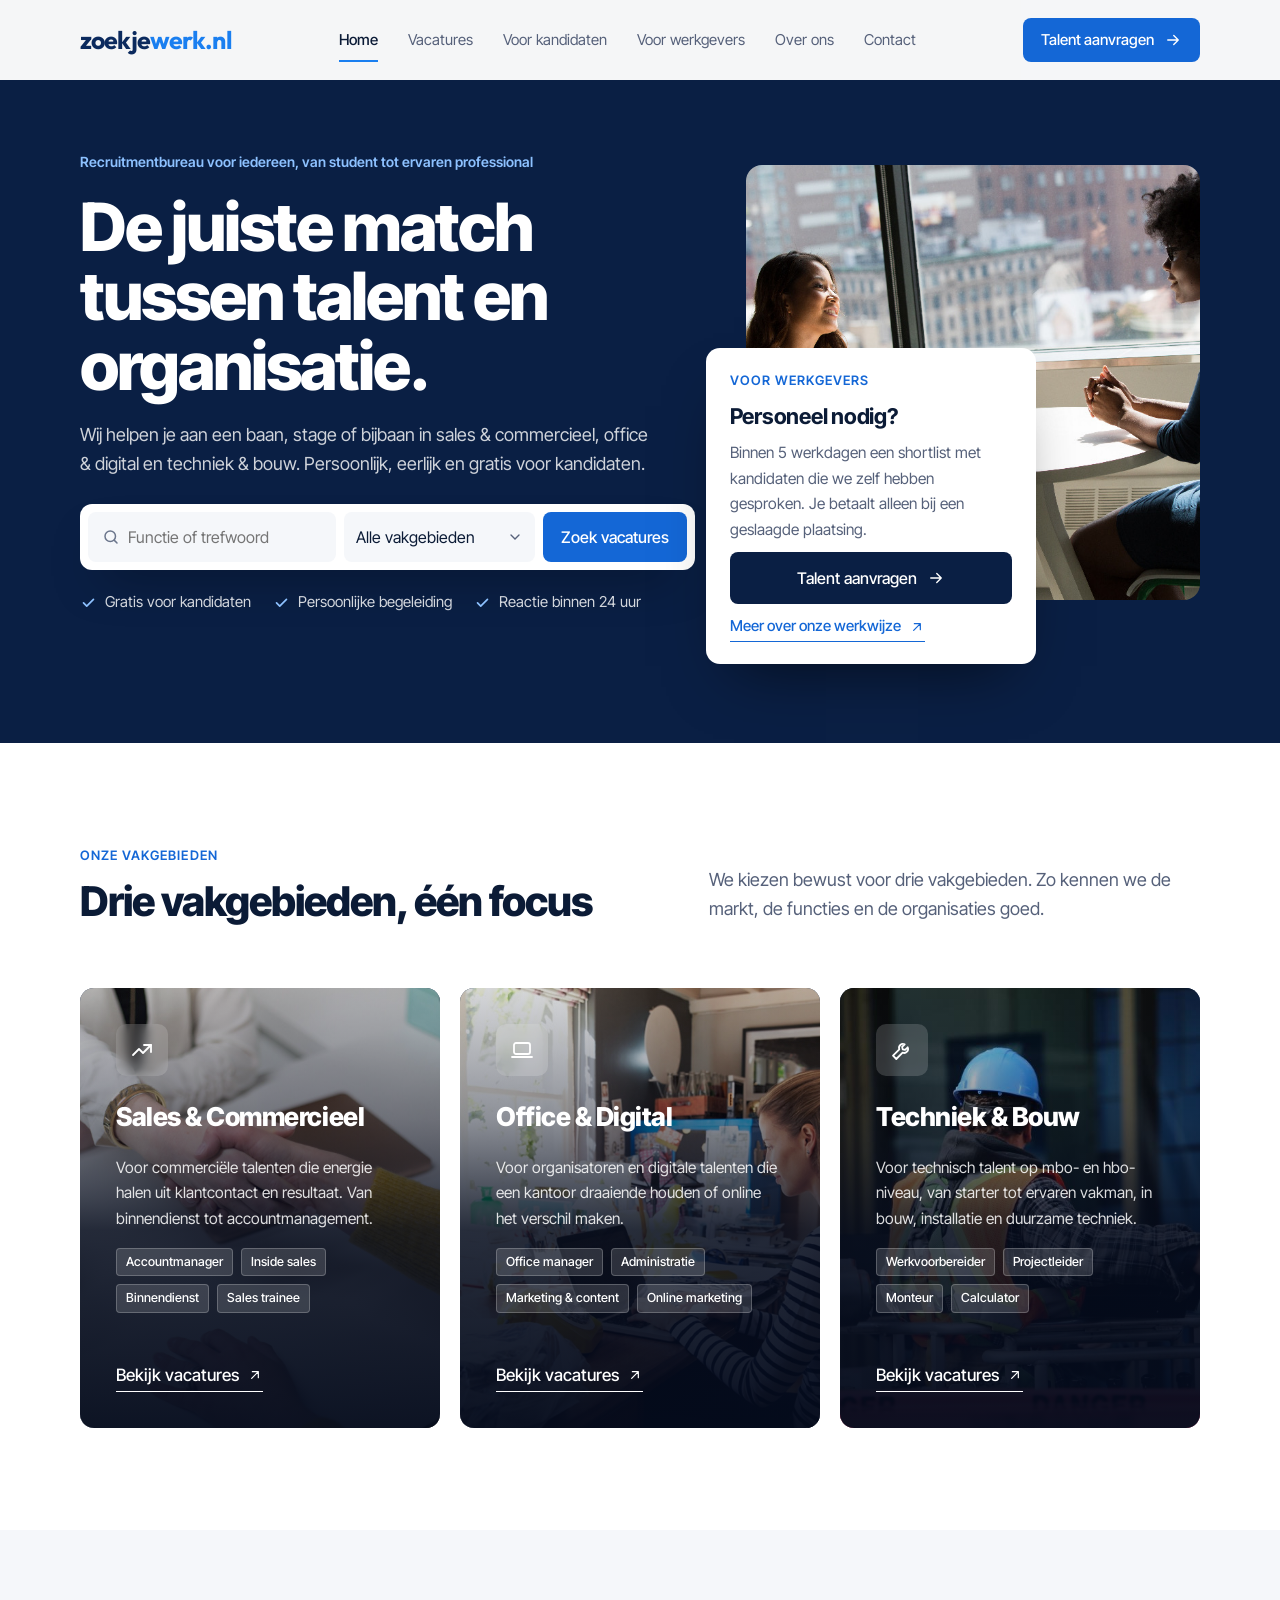
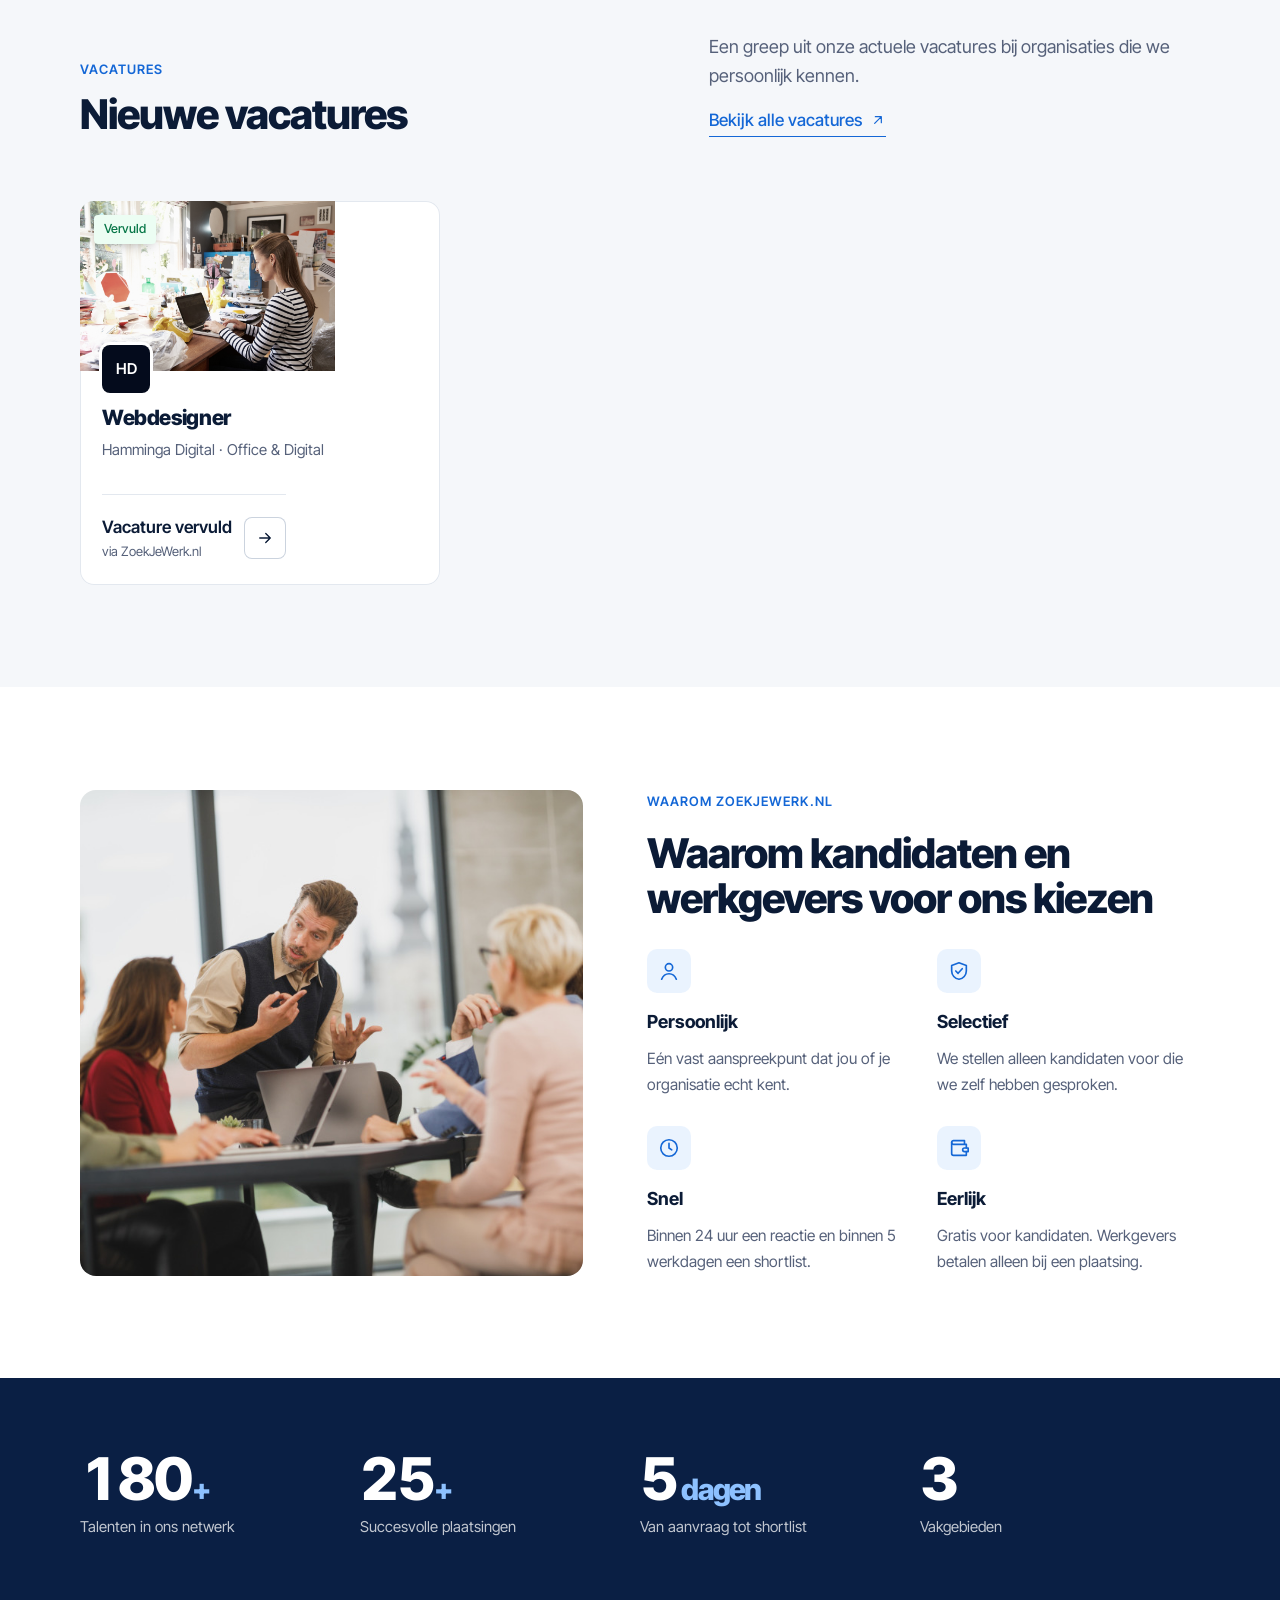
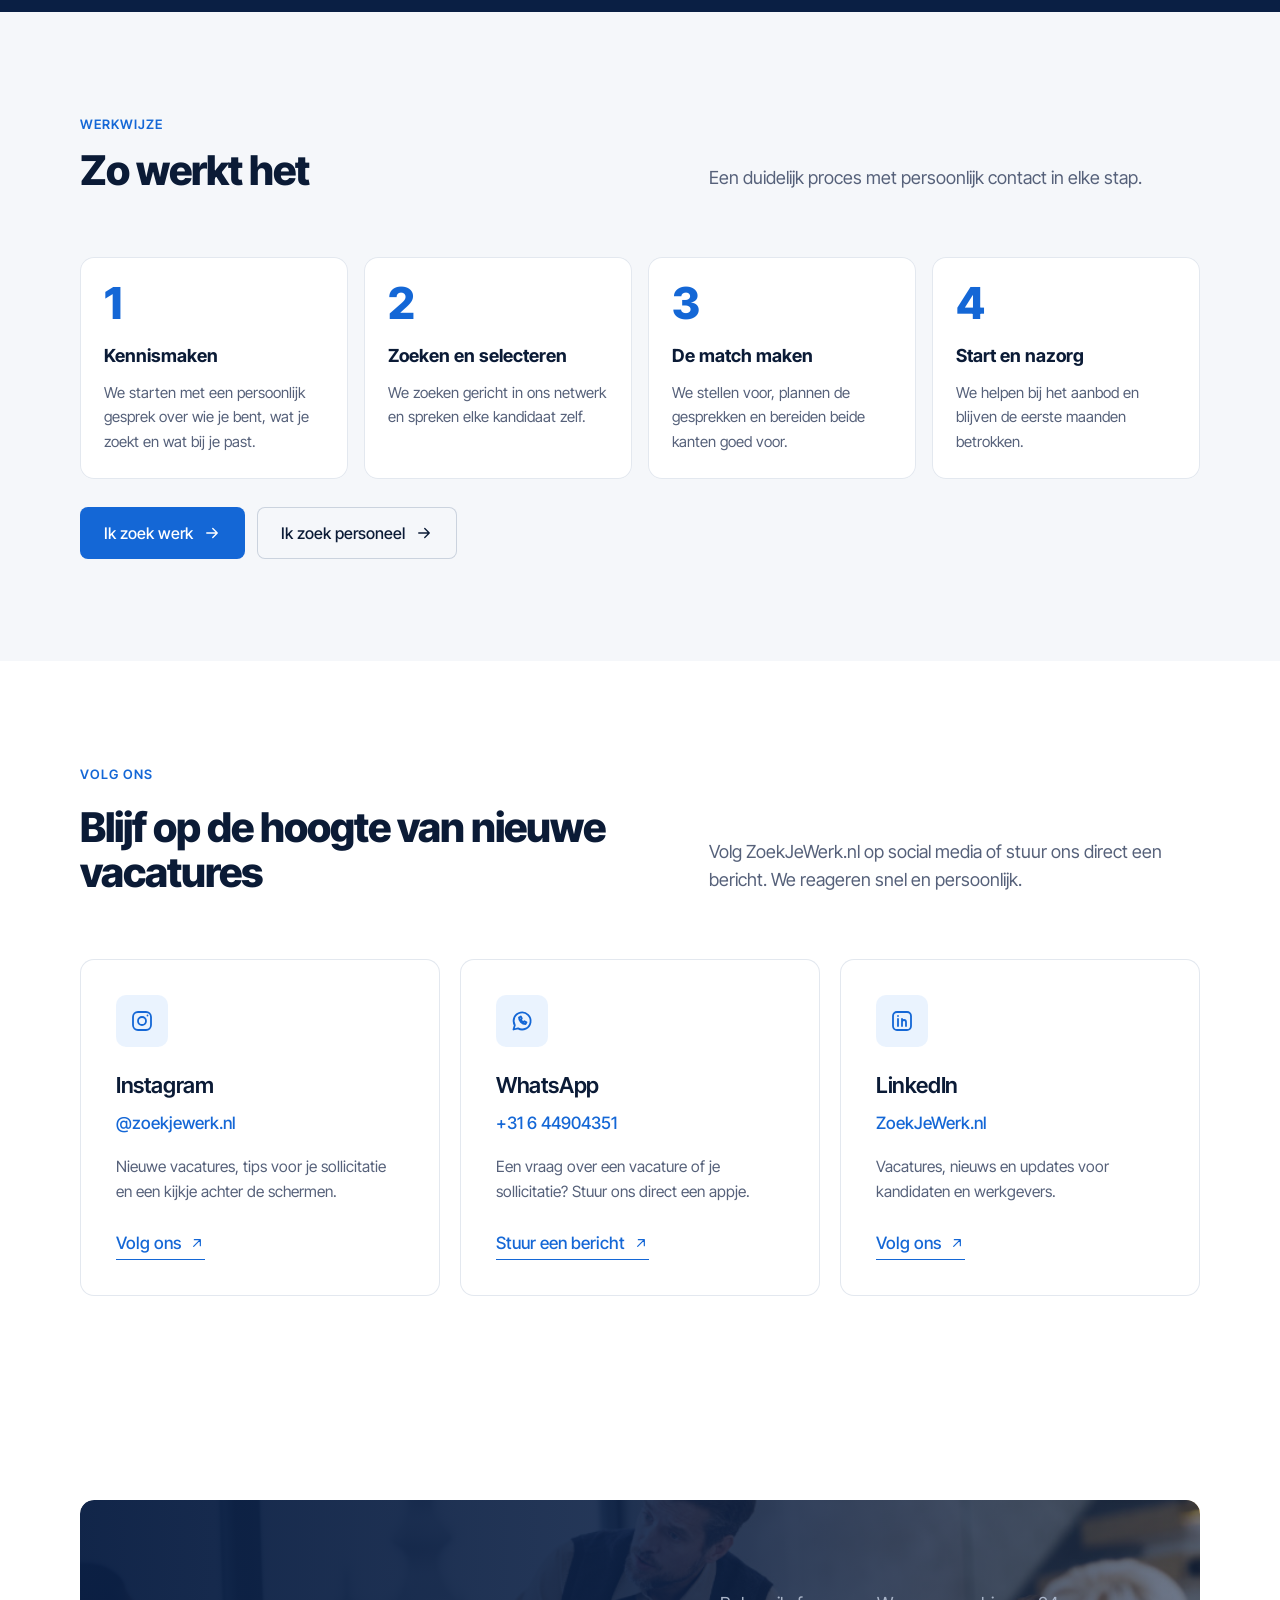
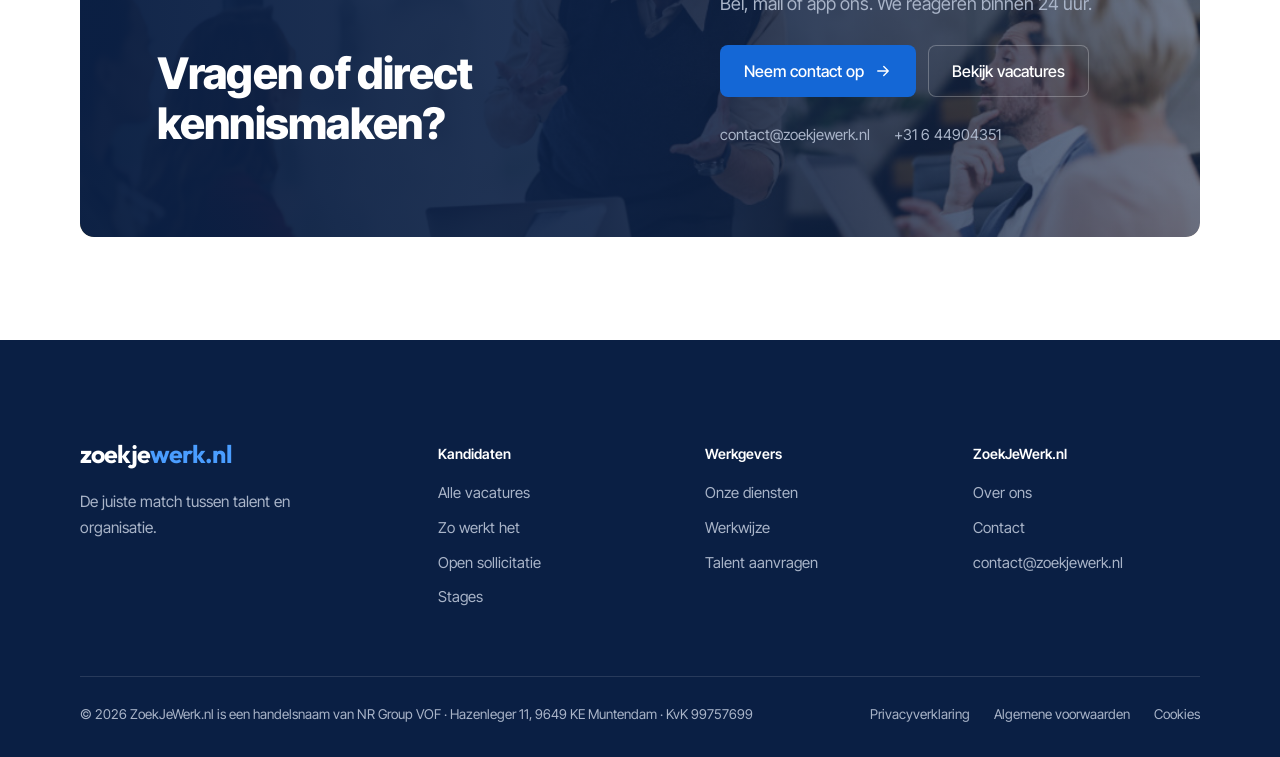
==== commit e75901e9: "Krachtiger uitstraling met foto's op de hele website - Donkerblauwe hero met foto en zwevend werkgev" ====
--- a/index.html
+++ b/index.html
@@ -13,7 +13,7 @@
   <link rel="icon" href="data:image/svg+xml,%3Csvg xmlns='http://www.w3.org/2000/svg' viewBox='0 0 64 64'%3E%3Crect width='64' height='64' rx='16' fill='%230B2A5E'/%3E%3Ctext x='32' y='45' text-anchor='middle' font-family='Arial,Helvetica,sans-serif' font-weight='800' font-size='40' fill='%23fff'%3Ez%3C/text%3E%3Ccircle cx='48' cy='44' r='5' fill='%231A7FF0'/%3E%3C/svg%3E">
   <link rel="preconnect" href="https://fonts.googleapis.com">
   <link rel="preconnect" href="https://fonts.gstatic.com" crossorigin>
-  <link href="https://fonts.googleapis.com/css2?family=Inter+Tight:wght@400;500;600;700&family=Instrument+Serif:ital@1&family=Outfit:wght@600;700&display=swap" rel="stylesheet">
+  <link href="https://fonts.googleapis.com/css2?family=Inter+Tight:wght@400;500;600;700;800&family=Instrument+Serif:ital@1&family=Outfit:wght@600;700&display=swap" rel="stylesheet">
   <link rel="stylesheet" href="assets/css/style.css">
 </head>
 <body>
@@ -54,7 +54,7 @@
   </div>
 
   <main id="main">
-    <section class="hero hero--bureau">
+    <section class="hero hero--bureau hero--photo">
       <div class="container hero__grid">
         <div class="hero__main">
           <p class="hero__kicker">Recruitmentbureau voor iedereen, van student tot ervaren professional</p>
@@ -71,18 +71,16 @@
             <li><svg viewBox="0 0 24 24" fill="none" stroke="currentColor" stroke-width="2.4" stroke-linecap="round" stroke-linejoin="round"><path d="M5 12.5l4.5 4.5L19 7.5"/></svg> Reactie binnen 24 uur</li>
           </ul>
         </div>
+        <div class="hero__visual">
+          <img src="assets/images/foto/hero-gesprek.jpg" alt="Twee mensen in gesprek aan tafel" width="960" height="640" fetchpriority="high">
         <aside class="hero__employer">
           <span class="eyebrow">Voor werkgevers</span>
           <h2 class="h3">Personeel nodig?</h2>
           <p>Binnen 5 werkdagen een shortlist met kandidaten die we zelf hebben gesproken. Je betaalt alleen bij een geslaagde plaatsing.</p>
-          <ul class="checklist">
-            <li><div>Kandidaten op elk niveau, van starter tot ervaren</div></li>
-            <li><div>Eén vast aanspreekpunt</div></li>
-            <li><div>No cure, no pay</div></li>
-          </ul>
           <a class="btn btn--block" href="voor-werkgevers.html#aanvraag">Talent aanvragen <svg class="arrow" viewBox="0 0 24 24" fill="none" stroke="currentColor" stroke-width="1.8" stroke-linecap="round" stroke-linejoin="round"><path d="M5 12h14M13 6l6 6-6 6"/></svg></a>
           <a class="link-arrow" href="voor-werkgevers.html">Meer over onze werkwijze <svg viewBox="0 0 24 24" fill="none" stroke="currentColor" stroke-width="1.8" stroke-linecap="round" stroke-linejoin="round"><path d="M7 17L17 7M8 7h9v9"/></svg></a>
         </aside>
+        </div>
       </div>
     </section>
 
@@ -96,21 +94,24 @@
           <p class="lead">We kiezen bewust voor drie vakgebieden. Zo kennen we de markt, de functies en de organisaties goed.</p>
         </div>
         <div class="sectors">
-          <a class="sector reveal" style="--d:0.00s" href="vacatures.html?sector=Sales+%26+Commercieel">
+          <a class="sector sector--photo" href="vacatures.html?sector=Sales+%26+Commercieel">
+            <img class="sector__img" src="assets/images/foto/sales.jpg" alt="Handdruk aan tafel na een gesprek" loading="lazy" width="960" height="640">
             <div class="sector__icon"><svg viewBox="0 0 24 24" fill="none" stroke="currentColor" stroke-width="1.8" stroke-linecap="round" stroke-linejoin="round"><path d="M3 17l6-6 4 4 8-8"/><path d="M14 7h7v7"/></svg></div>
             <h3>Sales &amp; Commercieel</h3>
             <p>Voor commerciële talenten die energie halen uit klantcontact en resultaat. Van binnendienst tot accountmanagement.</p>
             <div class="job-card__meta"><span class="tag">Accountmanager</span><span class="tag">Inside sales</span><span class="tag">Binnendienst</span><span class="tag">Sales trainee</span></div>
             <span class="link-arrow">Bekijk vacatures <svg viewBox="0 0 24 24" fill="none" stroke="currentColor" stroke-width="1.8" stroke-linecap="round" stroke-linejoin="round"><path d="M7 17L17 7M8 7h9v9"/></svg></span>
           </a>
-          <a class="sector reveal" style="--d:0.08s" href="vacatures.html?sector=Office+%26+Digital">
+          <a class="sector sector--photo" href="vacatures.html?sector=Office+%26+Digital">
+            <img class="sector__img" src="assets/images/foto/office-digital.jpg" alt="Vrouw aan het werk achter een laptop" loading="lazy" width="960" height="640">
             <div class="sector__icon"><svg viewBox="0 0 24 24" fill="none" stroke="currentColor" stroke-width="1.8" stroke-linecap="round" stroke-linejoin="round"><rect x="4" y="5" width="16" height="11" rx="2"/><path d="M2 19h20"/></svg></div>
             <h3>Office &amp; Digital</h3>
             <p>Voor organisatoren en digitale talenten die een kantoor draaiende houden of online het verschil maken.</p>
             <div class="job-card__meta"><span class="tag">Office manager</span><span class="tag">Administratie</span><span class="tag">Marketing &amp; content</span><span class="tag">Online marketing</span></div>
             <span class="link-arrow">Bekijk vacatures <svg viewBox="0 0 24 24" fill="none" stroke="currentColor" stroke-width="1.8" stroke-linecap="round" stroke-linejoin="round"><path d="M7 17L17 7M8 7h9v9"/></svg></span>
           </a>
-          <a class="sector reveal" style="--d:0.16s" href="vacatures.html?sector=Techniek+%26+Bouw">
+          <a class="sector sector--photo" href="vacatures.html?sector=Techniek+%26+Bouw">
+            <img class="sector__img" src="assets/images/foto/techniek-bouw.jpg" alt="Monteur met helm en veiligheidshesje" loading="lazy" width="960" height="640">
             <div class="sector__icon"><svg viewBox="0 0 24 24" fill="none" stroke="currentColor" stroke-width="1.8" stroke-linecap="round" stroke-linejoin="round"><path d="M14.7 6.3a4 4 0 0 0-5.4 5.1L3 17.7 6.3 21l6.3-6.3a4 4 0 0 0 5.1-5.4l-2.6 2.6-2.4-.6-.6-2.4z"/></svg></div>
             <h3>Techniek &amp; Bouw</h3>
             <p>Voor technisch talent op mbo- en hbo-niveau, van starter tot ervaren vakman, in bouw, installatie en duurzame techniek.</p>
@@ -138,18 +139,28 @@
     </section>
 
     <section class="section">
-      <div class="container">
-        <div class="section-head">
-          <span class="eyebrow">Waarom ZoekJeWerk.nl</span>
-          <h2 class="h2">Waarom kandidaten en werkgevers voor ons kiezen</h2>
-        </div>
-        <div class="usps">
+      <div class="container why">
+        <figure class="why__photo">
+          <img src="assets/images/foto/team-overleg.jpg" alt="Team in overleg in een licht kantoor" loading="lazy" width="960" height="640">
+        </figure>
+        <div class="why__copy">
+          <div class="section-head" style="margin-bottom:28px">
+            <span class="eyebrow">Waarom ZoekJeWerk.nl</span>
+            <h2 class="h2">Waarom kandidaten en werkgevers voor ons kiezen</h2>
+          </div>
+        <div class="usps usps--2">
           <div class="usp"><div class="usp__icon"><svg viewBox="0 0 24 24" fill="none" stroke="currentColor" stroke-width="1.8" stroke-linecap="round" stroke-linejoin="round"><circle cx="12" cy="8" r="4"/><path d="M4 21c1.5-4 4.5-6 8-6s6.5 2 8 6"/></svg></div><h3>Persoonlijk</h3><p>Eén vast aanspreekpunt dat jou of je organisatie echt kent.</p></div>
           <div class="usp"><div class="usp__icon"><svg viewBox="0 0 24 24" fill="none" stroke="currentColor" stroke-width="1.8" stroke-linecap="round" stroke-linejoin="round"><path d="M12 3l8 3v6c0 4.5-3.4 8.3-8 9-4.6-.7-8-4.5-8-9V6l8-3z"/><path d="M8.5 12l2.5 2.5 4.5-5"/></svg></div><h3>Selectief</h3><p>We stellen alleen kandidaten voor die we zelf hebben gesproken.</p></div>
           <div class="usp"><div class="usp__icon"><svg viewBox="0 0 24 24" fill="none" stroke="currentColor" stroke-width="1.8" stroke-linecap="round" stroke-linejoin="round"><circle cx="12" cy="12" r="9"/><path d="M12 7v5l3 2"/></svg></div><h3>Snel</h3><p>Binnen 24 uur een reactie en binnen 5 werkdagen een shortlist.</p></div>
           <div class="usp"><div class="usp__icon"><svg viewBox="0 0 24 24" fill="none" stroke="currentColor" stroke-width="1.8" stroke-linecap="round" stroke-linejoin="round"><path d="M20 12V8H6a2 2 0 0 1 0-4h12v4"/><path d="M4 6v12a2 2 0 0 0 2 2h14v-4"/><path d="M18 12a2 2 0 0 0 0 4h4v-4z"/></svg></div><h3>Eerlijk</h3><p>Gratis voor kandidaten. Werkgevers betalen alleen bij een plaatsing.</p></div>
         </div>
-        <div class="stats mt-l">
+        </div>
+      </div>
+    </section>
+
+    <section class="band">
+      <div class="container">
+        <div class="stats stats--band">
           <div class="stat"><div class="stat__num">180<small>+</small></div><p>Talenten in ons netwerk</p></div>
           <div class="stat"><div class="stat__num">25<small>+</small></div><p>Succesvolle plaatsingen</p></div>
           <div class="stat"><div class="stat__num">5<small> dagen</small></div><p>Van aanvraag tot shortlist</p></div>
@@ -217,7 +228,7 @@
 
     <section class="section--tight">
       <div class="container">
-        <div class="cta">
+        <div class="cta cta--photo" style="background-image:url('assets/images/foto/cta-team.jpg')">
           <div class="cta__inner">
             <h2>Vragen of direct kennismaken?</h2>
             <div class="cta__side">
--- a/assets/css/style.css
+++ b/assets/css/style.css
@@ -344,6 +344,9 @@
   white-space: nowrap;
 }
 .tag--accent { background: var(--accent-soft); box-shadow: none; color: var(--accent-deep); }
+.tag--filled { background: #ECFDF3; box-shadow: inset 0 0 0 1px #ABEFC6; color: #067647; }
+.filled-note { display: grid; gap: 12px; }
+.filled-note h3 { font-size: 20px !important; margin: 0 !important; }
 .tag--new::before { content: ""; width: 6px; height: 6px; border-radius: 50%; background: #17A36B; }
 .job-card__title { font-size: 21px; line-height: 1.25; letter-spacing: -.018em; font-weight: 600; }
 .job-card__company { color: var(--muted); font-size: 15px; margin-top: 6px; }
@@ -670,6 +673,10 @@
 .empty h3 { font-size: 21px; }
 .empty p { color: var(--muted); }
 .filters-toggle { display: none; }
+.empty--wide { grid-column: 1 / -1; }
+.empty p { max-width: 56ch; }
+.jobs-layout.is-empty { grid-template-columns: 1fr; }
+.jobs-layout.is-empty .filters, .jobs-layout.is-empty .jobs-bar { display: none; }
 @media (max-width: 960px) {
   .jobs-layout { grid-template-columns: 1fr; }
   .filters { position: static; display: none; padding: 22px; border-radius: var(--radius-lg); background: var(--white); box-shadow: inset 0 0 0 1px var(--line); }
@@ -816,3 +823,137 @@
   .split-line > span { transform: none; }
   .statement .w { opacity: 1; }
 }
+
+/* ==========================================================================
+   Fotostijl: krachtiger uitstraling met foto's (bovenop de basisstijl)
+   ========================================================================== */
+
+/* Grotere, vettere koppen */
+.display { font-size: clamp(40px, 5.2vw, 70px); line-height: 1.04; letter-spacing: -.03em; font-weight: 800; }
+.h1 { font-size: clamp(36px, 4.2vw, 58px); line-height: 1.06; letter-spacing: -.028em; font-weight: 800; }
+.h2 { font-size: clamp(30px, 3.2vw, 44px); line-height: 1.1; letter-spacing: -.024em; font-weight: 800; }
+
+/* Homepage-hero: donkerblauw met foto */
+.hero--photo { background: var(--ink); color: var(--white); padding: clamp(118px, 12vw, 150px) 0 clamp(72px, 8vw, 112px); border-bottom: 0; overflow: hidden; }
+.hero--photo .hero__grid { grid-template-columns: minmax(0, 1.15fr) minmax(0, .85fr); gap: clamp(32px, 4vw, 64px); }
+.hero--photo .job-search .btn { padding: 0 18px; }
+.job-search select { padding-left: 12px; }
+.hero--photo .hero__kicker { color: #8DC1FF; }
+.hero--photo h1 { color: var(--white); }
+.hero--photo .hero__sub { color: rgba(255, 255, 255, .8); }
+.hero--photo .hero__usps { color: rgba(255, 255, 255, .82); }
+.hero--photo .hero__usps svg { color: #8DC1FF; }
+.hero--photo .job-search { box-shadow: 0 24px 48px -24px rgba(0, 0, 0, .55); }
+.hero__visual { position: relative; }
+.hero__visual > img { width: 100%; height: clamp(340px, 34vw, 460px); object-fit: cover; object-position: 40% center; border-radius: 16px; }
+.job-search input, .job-search select { color: var(--text); }
+.hero--photo .hero__employer { box-shadow: 0 30px 60px -28px rgba(0, 0, 0, .6); color: var(--text); }
+@media (min-width: 961px) {
+  .hero--photo .hero__employer { position: absolute; left: -40px; bottom: -64px; width: min(330px, 75%); gap: 10px; padding: 22px 24px; }
+  .hero--photo { padding-bottom: clamp(104px, 10vw, 136px); }
+}
+@media (max-width: 960px) {
+  .hero__visual > img { height: 320px; }
+  .hero--photo .hero__employer { margin-top: 16px; }
+}
+
+/* Vakgebieden: fotokaarten */
+.sector--photo { position: relative; overflow: hidden; isolation: isolate; min-height: 440px; justify-content: flex-end; color: var(--white); background: var(--ink); box-shadow: none; }
+.sector--photo .sector__img { position: absolute; inset: 0; width: 100%; height: 100%; object-fit: cover; z-index: -2; transition: transform .7s var(--ease); }
+.sector--photo::after { content: ""; position: absolute; inset: 0; z-index: -1; background: linear-gradient(180deg, rgba(4, 11, 28, .15) 0%, rgba(4, 11, 28, .45) 30%, rgba(4, 11, 28, .86) 55%, rgba(4, 11, 28, .96) 100%); }
+.sector--photo:hover .sector__img { transform: scale(1.05); }
+.sector--photo:hover { box-shadow: none; }
+.sector--photo .sector__icon { background: rgba(255, 255, 255, .16); color: var(--white); backdrop-filter: blur(6px); }
+.sector--photo h3 { color: var(--white); font-size: 26px; font-weight: 800; }
+.sector--photo p { color: rgba(255, 255, 255, .86); }
+.sector--photo .tag { background: rgba(255, 255, 255, .14); color: var(--white); box-shadow: inset 0 0 0 1px rgba(255, 255, 255, .22); }
+.sector--photo .link-arrow { color: var(--white); }
+
+/* Waarom wij: foto + redenen */
+.why { display: grid; grid-template-columns: minmax(0, 1fr) minmax(0, 1.1fr); gap: clamp(32px, 5vw, 80px); align-items: center; }
+.why__photo { margin: 0; }
+.why__photo img { width: 100%; height: clamp(360px, 38vw, 520px); object-fit: cover; border-radius: 16px; }
+.usps--2 { grid-template-columns: 1fr 1fr; gap: 28px; }
+@media (max-width: 960px) { .why { grid-template-columns: 1fr; } .why__photo img { height: 300px; } }
+@media (max-width: 560px) { .usps--2 { grid-template-columns: 1fr; } }
+
+/* Donkerblauwe cijferband */
+.band { background: var(--ink); color: var(--white); padding: clamp(44px, 6vw, 72px) 0; }
+.stats--band { border-top: 0; }
+.stats--band .stat { padding-top: 0; }
+.stats--band .stat__num { color: var(--white); font-size: clamp(40px, 4.6vw, 64px); font-weight: 800; letter-spacing: -.03em; }
+.stats--band .stat__num small { color: #8DC1FF; }
+.stats--band .stat p { color: rgba(255, 255, 255, .75); }
+
+/* Werkwijze: grote stapnummers */
+.step-card__num { display: block; justify-self: start; width: auto; height: auto; border-radius: 0; background: none; color: var(--accent-deep); font-size: 44px; font-weight: 800; letter-spacing: -.03em; line-height: 1; margin-bottom: 6px; }
+
+/* Afsluitend blok met foto */
+.cta--photo { position: relative; isolation: isolate; background-color: var(--ink); background-position: center; background-size: cover; }
+.cta--photo::before { content: ""; position: absolute; inset: 0; z-index: -1; border-radius: inherit; background: linear-gradient(90deg, rgba(10, 31, 68, .97) 0%, rgba(10, 31, 68, .88) 50%, rgba(10, 31, 68, .55) 100%); }
+.cta--photo h2 { font-size: clamp(30px, 3.4vw, 46px); font-weight: 800; }
+
+/* Subpagina's: donkerblauwe kop met foto */
+.page-hero--photo { background: var(--ink); color: var(--white); border-bottom: 0; overflow: hidden; isolation: isolate; }
+.page-hero__photo { position: absolute; inset: 0 0 0 42%; z-index: -2; background-position: center; background-size: cover; background-repeat: no-repeat; -webkit-mask-image: linear-gradient(90deg, transparent 0%, #000 45%); mask-image: linear-gradient(90deg, transparent 0%, #000 45%); }
+.page-hero--photo::after { content: ""; position: absolute; inset: 0; z-index: -1; background: linear-gradient(90deg, var(--ink) 30%, rgba(10, 31, 68, .68) 65%, rgba(10, 31, 68, .35) 100%); }
+.page-hero--photo h1 { color: var(--white); }
+.page-hero--photo .lead { color: rgba(255, 255, 255, .82); }
+.page-hero--photo .breadcrumb { color: rgba(255, 255, 255, .7); }
+.page-hero--photo .breadcrumb a:hover { color: var(--white); }
+.page-hero--photo .btn--ghost { --fg: var(--white); box-shadow: inset 0 0 0 1px rgba(255, 255, 255, .45); }
+.page-hero--photo .btn--ghost:hover { --bg: rgba(255, 255, 255, .1); box-shadow: inset 0 0 0 1px var(--white); }
+.page-hero--photo .stats { border-color: rgba(255, 255, 255, .18); }
+.page-hero--photo .stat__num { color: var(--white); }
+.page-hero--photo .stat__num small { color: #8DC1FF; }
+.page-hero--photo .stat p { color: rgba(255, 255, 255, .75); }
+@media (max-width: 900px) {
+  .page-hero__photo { inset: 0; -webkit-mask-image: none; mask-image: none; }
+  .page-hero--photo::after { background: rgba(10, 31, 68, .86); }
+}
+
+/* Foto-panelen (voor kandidaten, over ons) */
+.photo-panel { position: relative; margin: 0; }
+.photo-panel img { width: 100%; height: clamp(340px, 36vw, 480px); object-fit: cover; border-radius: 16px; }
+.photo-panel figcaption { position: absolute; left: 20px; bottom: 20px; display: grid; gap: 2px; padding: 14px 18px; border-radius: 10px; background: var(--white); box-shadow: 0 20px 40px -20px rgba(0, 0, 0, .5); max-width: calc(100% - 40px); }
+.photo-panel figcaption b { font-weight: 700; }
+.photo-panel figcaption span { font-size: 14px; color: var(--muted); }
+.photo-panel--quote figcaption { left: 0; right: 0; bottom: 0; max-width: none; border-radius: 0 0 16px 16px; background: rgba(10, 31, 68, .92); color: var(--white); padding: 22px 26px; }
+.photo-panel--quote figcaption span { color: #8DC1FF; font-size: 13px; font-weight: 600; text-transform: uppercase; letter-spacing: .06em; }
+.photo-panel--quote figcaption b { font-size: clamp(22px, 2.2vw, 28px); font-weight: 800; letter-spacing: -.02em; line-height: 1.2; }
+
+/* Vacaturekaarten met foto */
+.job-card { padding: 0 0 22px; overflow: hidden; gap: 16px; }
+.job-card > :not(.job-card__media) { margin-left: 22px; margin-right: 22px; }
+.job-card__media { position: relative; height: 170px; }
+.job-card__media img { width: 100%; height: 100%; object-fit: cover; transition: transform .6s var(--ease); }
+.job-card:hover .job-card__media img { transform: scale(1.05); }
+.job-card__media .tag { position: absolute; left: 14px; top: 14px; background: var(--white); box-shadow: 0 4px 12px -4px rgba(0, 0, 0, .3); }
+.job-card__media .tag--filled { background: #ECFDF3; }
+.job-card__media .job-logo { position: absolute; left: 22px; bottom: -22px; width: 48px; height: 48px; box-shadow: 0 0 0 3px var(--white); }
+.job-card__media + div { padding-top: 18px; }
+.job-card__title { font-size: 21px; font-weight: 800; }
+.job-card.is-filled .job-card__media img { filter: saturate(.7); }
+
+/* Vacaturelijst met foto */
+.job-row { grid-template-columns: 112px 1fr auto; }
+.job-row__media { width: 112px; height: 84px; border-radius: 10px; overflow: hidden; }
+.job-row__media img { width: 100%; height: 100%; object-fit: cover; transition: transform .6s var(--ease); }
+.job-row:hover .job-row__media img { transform: scale(1.06); }
+@media (max-width: 640px) {
+  .job-row { grid-template-columns: 1fr; }
+  .job-row__media { width: 100%; height: 140px; }
+}
+
+/* Vacature-paneel: kop met foto */
+.modal__head--photo { isolation: isolate; background-position: center; background-size: cover; padding-top: 72px; }
+.modal__head--photo::before { content: ""; position: absolute; inset: 0; z-index: -1; background: linear-gradient(180deg, rgba(10, 31, 68, .72), rgba(10, 31, 68, .94)); }
+
+/* Mobiel: hero onder elkaar, "Niet gevonden"-blok onder elkaar */
+@media (max-width: 960px) {
+  .hero--photo .hero__grid { grid-template-columns: 1fr; }
+  .hero__visual > img { height: 280px; }
+}
+@media (max-width: 640px) {
+  .jobs-layout .form-card[style*="grid-template-columns"] { grid-template-columns: 1fr !important; }
+}
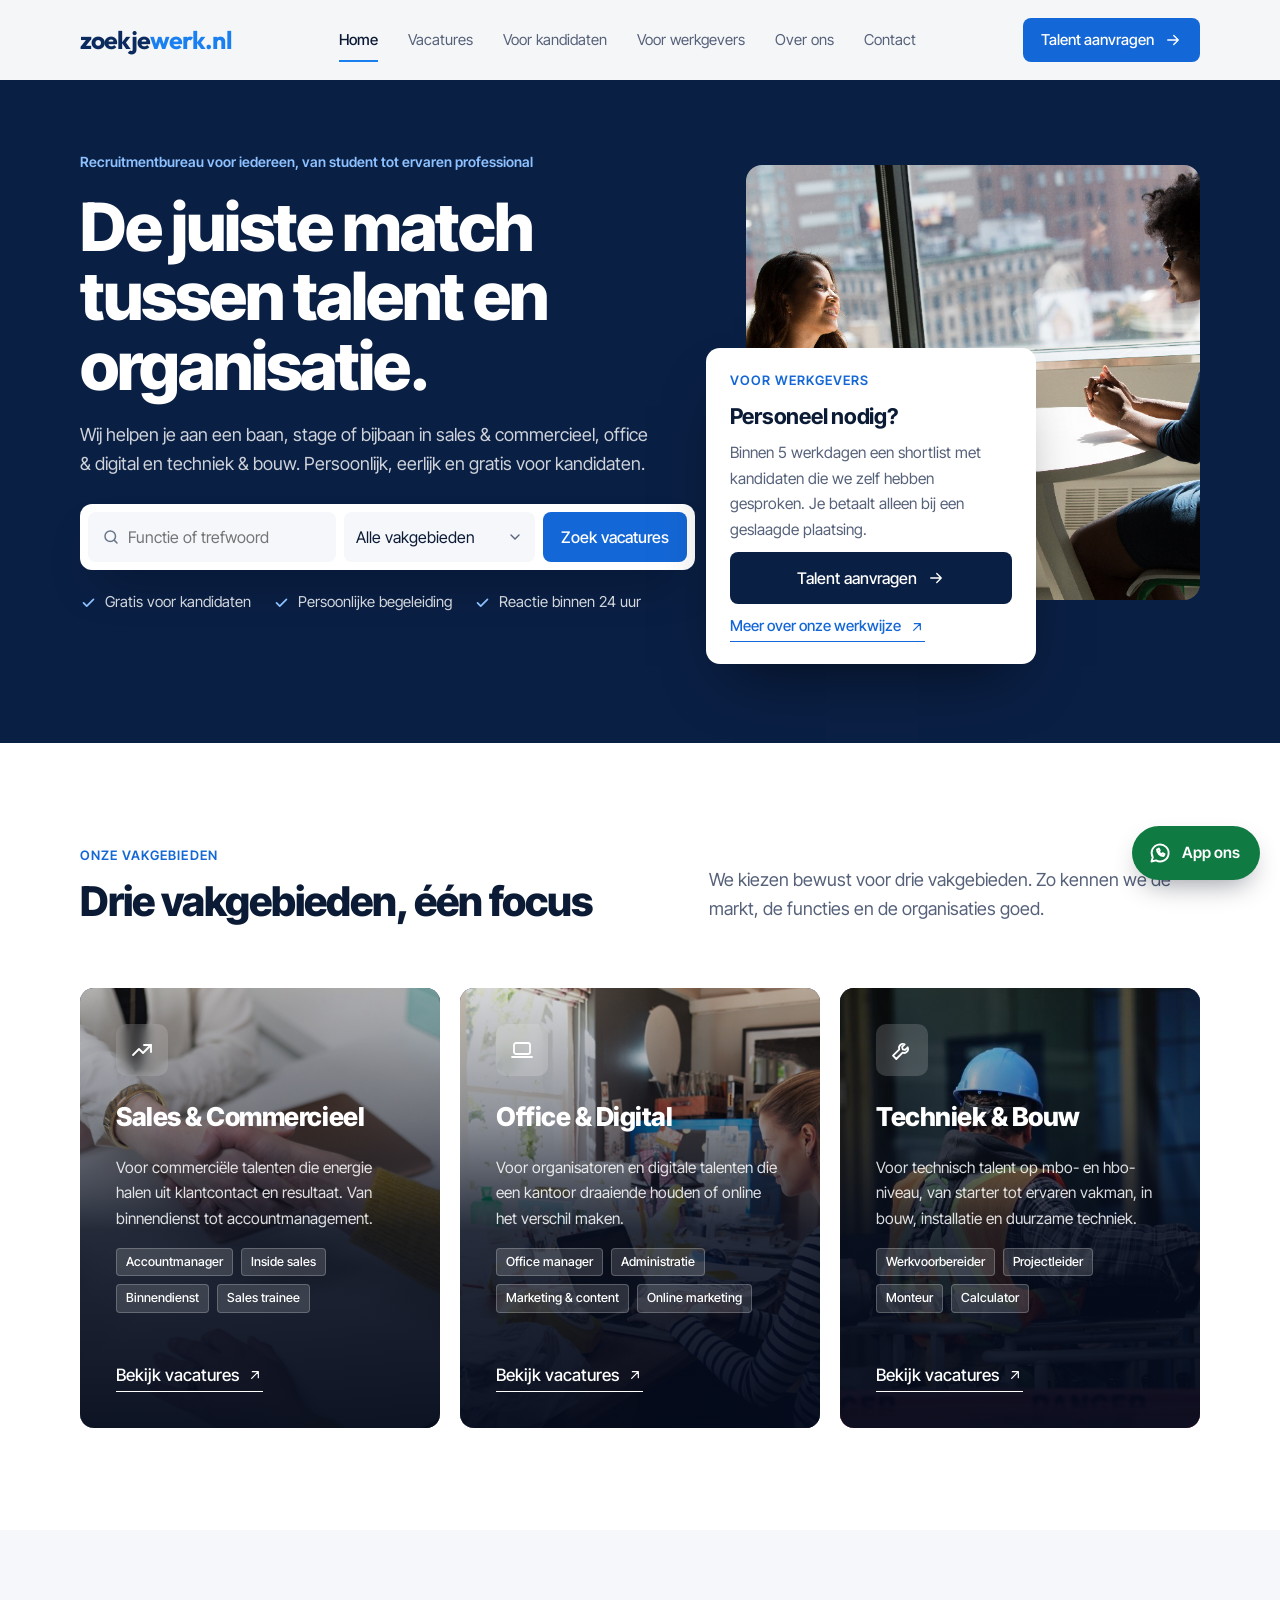
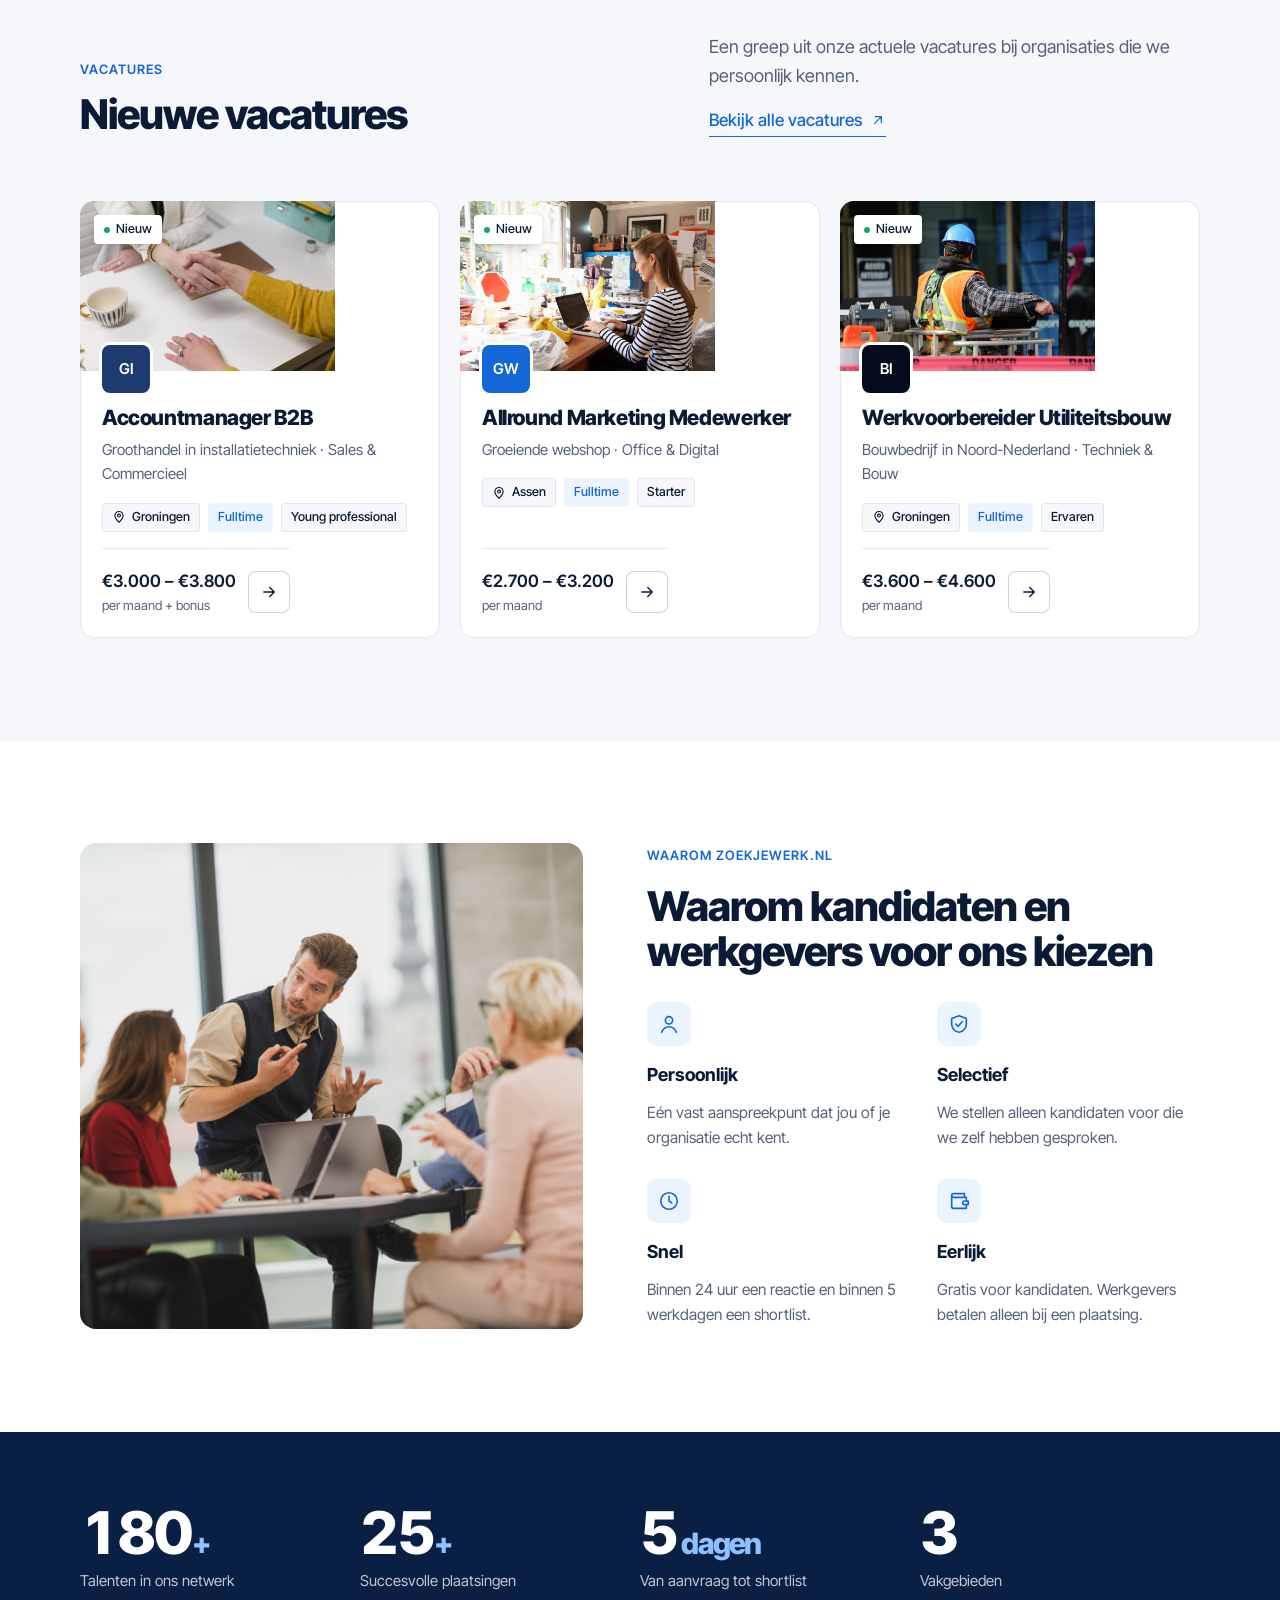
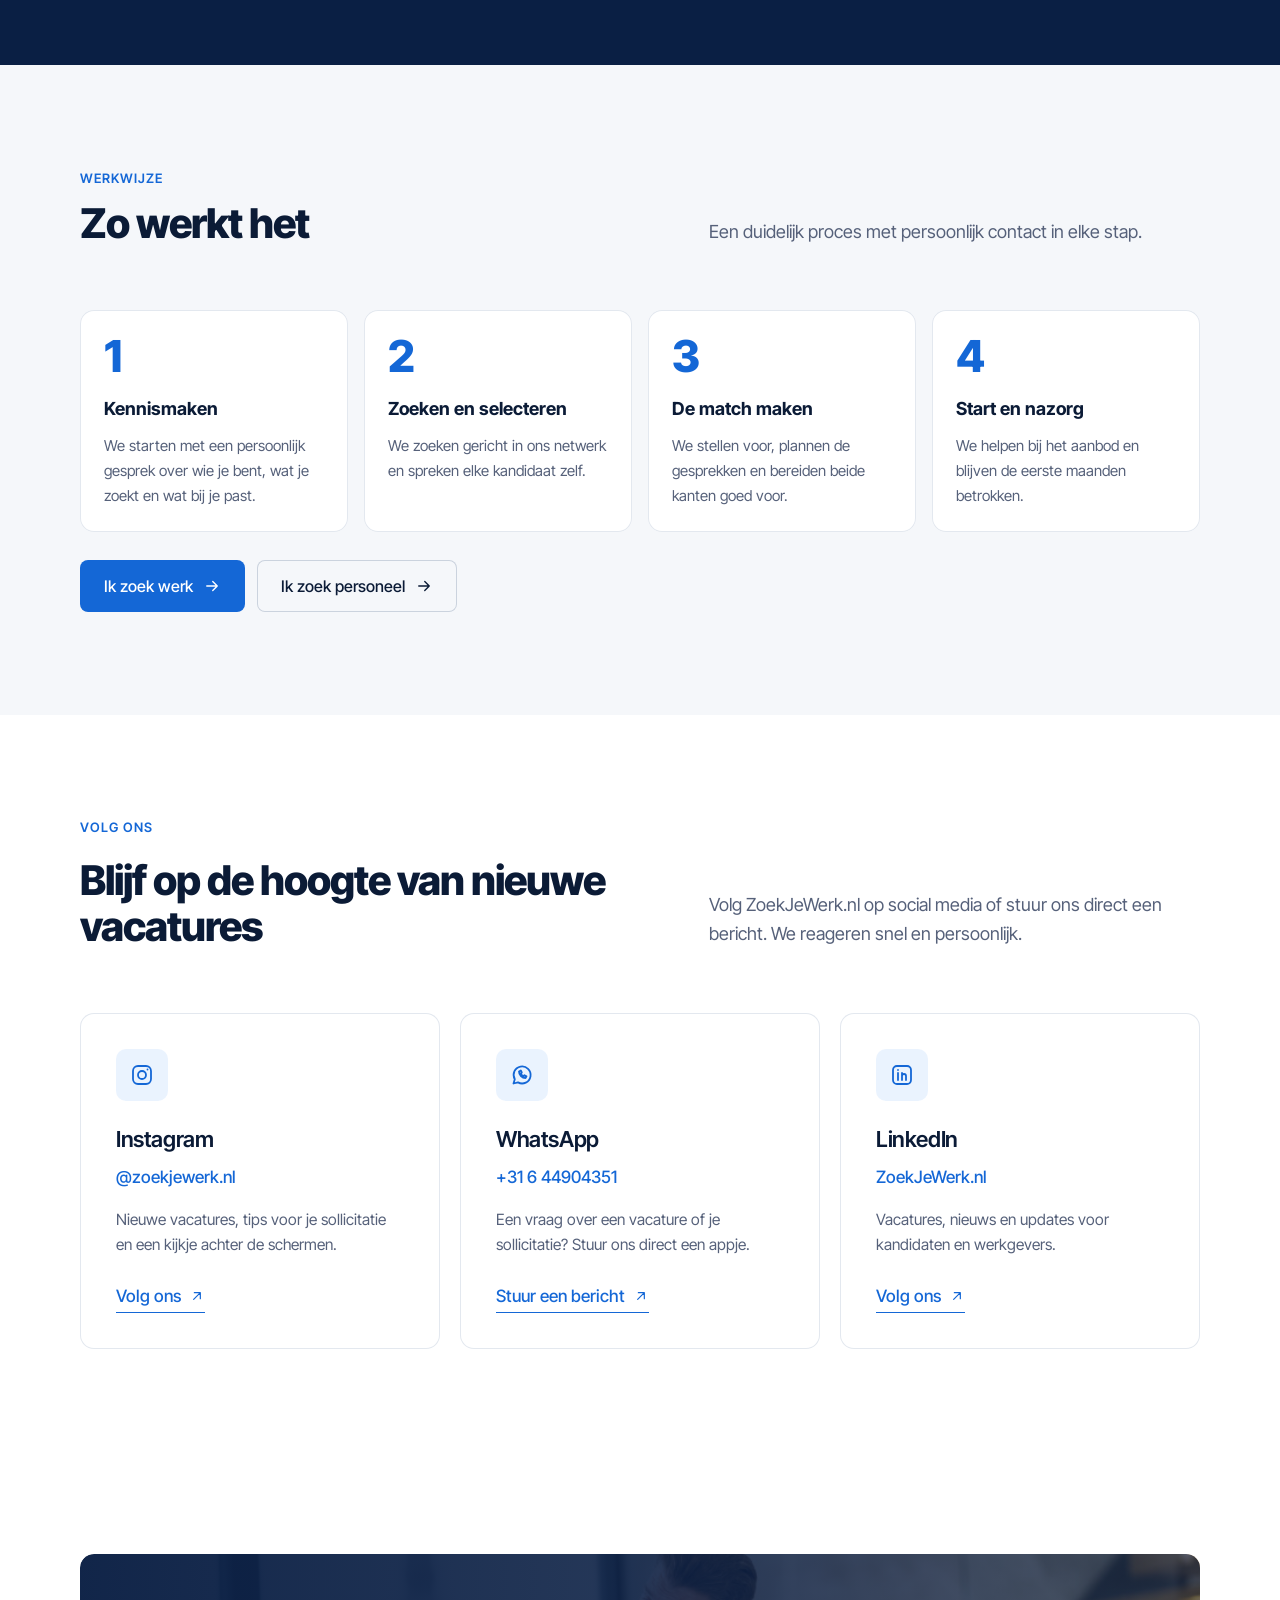
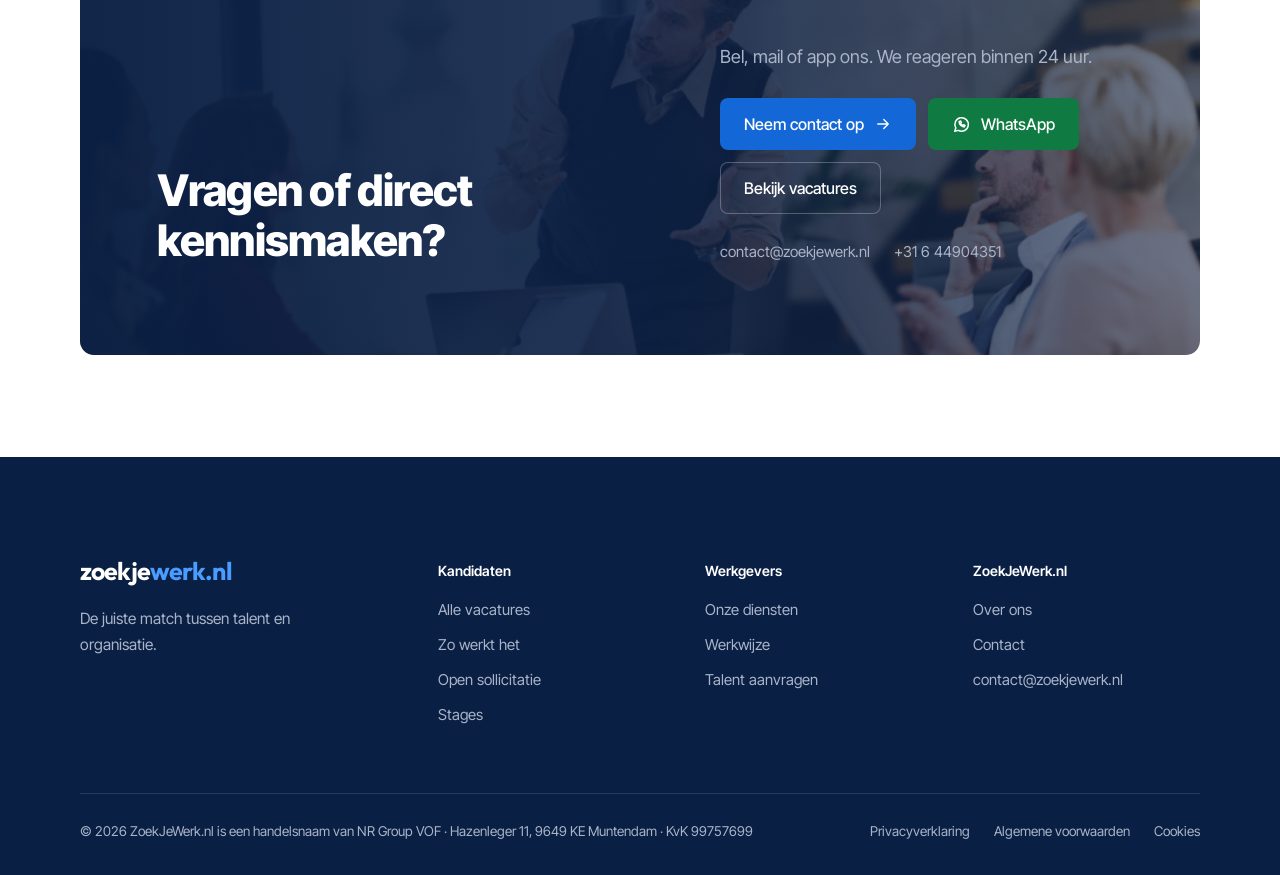
==== commit 6cc1d098: "Meer WhatsApp-knoppen: uitklapmenu, zwevende knop, vacatures en afsluitblok Co-Authored-By: Claude O" ====
--- a/index.html
+++ b/index.html
@@ -49,6 +49,7 @@
     </nav>
     <div class="mobile-menu__foot">
       <a class="btn btn--accent" href="voor-werkgevers.html#aanvraag">Talent aanvragen <svg class="arrow" viewBox="0 0 24 24" fill="none" stroke="currentColor" stroke-width="1.8" stroke-linecap="round" stroke-linejoin="round"><path d="M5 12h14M13 6l6 6-6 6"/></svg></a>
+      <a class="btn btn--whatsapp" href="https://wa.me/31644904351" target="_blank" rel="noopener"><svg class="wa-icon" viewBox="0 0 24 24" fill="none" stroke="currentColor" stroke-width="1.9" stroke-linecap="round" stroke-linejoin="round" aria-hidden="true"><path d="M3.5 20.5l1.3-4.2A8.5 8.5 0 1 1 8 19.4l-4.5 1.1z"/><path d="M9 8.5c0 3.5 3 6.5 6.5 6.5l1-1.8-2-1-1 1c-1.2-.4-2.3-1.5-2.7-2.7l1-1-1-2L9 8.5z"/></svg>App ons via WhatsApp</a>
       <a href="mailto:contact@zoekjewerk.nl">contact@zoekjewerk.nl</a>
     </div>
   </div>
@@ -235,6 +236,7 @@
               <p class="lead">Bel, mail of app ons. We reageren binnen 24 uur.</p>
               <div class="cta__actions">
                 <a class="btn btn--accent" href="contact.html">Neem contact op <svg class="arrow" viewBox="0 0 24 24" fill="none" stroke="currentColor" stroke-width="1.8" stroke-linecap="round" stroke-linejoin="round"><path d="M5 12h14M13 6l6 6-6 6"/></svg></a>
+                <a class="btn btn--whatsapp" href="https://wa.me/31644904351" target="_blank" rel="noopener"><svg class="wa-icon" viewBox="0 0 24 24" fill="none" stroke="currentColor" stroke-width="1.9" stroke-linecap="round" stroke-linejoin="round" aria-hidden="true"><path d="M3.5 20.5l1.3-4.2A8.5 8.5 0 1 1 8 19.4l-4.5 1.1z"/><path d="M9 8.5c0 3.5 3 6.5 6.5 6.5l1-1.8-2-1-1 1c-1.2-.4-2.3-1.5-2.7-2.7l1-1-1-2L9 8.5z"/></svg>WhatsApp</a>
                 <a class="btn btn--ghost" href="vacatures.html">Bekijk vacatures</a>
               </div>
               <div class="cta__contact">
--- a/assets/css/style.css
+++ b/assets/css/style.css
@@ -957,3 +957,30 @@
 @media (max-width: 640px) {
   .jobs-layout .form-card[style*="grid-template-columns"] { grid-template-columns: 1fr !important; }
 }
+
+
+/* ==========================================================================
+   WhatsApp-knoppen
+   ========================================================================== */
+.btn--whatsapp { --bg: #0F7A41; --fg: var(--white); }
+.btn--whatsapp:hover { --bg: #0B5F33; }
+.btn .wa-icon { width: 19px; height: 19px; flex: none; }
+.mobile-menu__foot .btn--whatsapp { width: 100%; }
+.wa-float {
+  position: fixed; right: 20px; bottom: 20px; z-index: 80;
+  display: inline-flex; align-items: center; gap: 10px;
+  height: 54px; padding: 0 20px 0 16px; border-radius: 999px;
+  background: #0F7A41; color: var(--white); font-weight: 600; font-size: 15.5px;
+  box-shadow: 0 12px 28px -10px rgba(4, 11, 28, .45);
+  transition: background .2s, transform .3s var(--ease);
+}
+.wa-float:hover { background: #0B5F33; transform: translateY(-2px); }
+.wa-float .wa-icon { width: 24px; height: 24px; }
+body.menu-open .wa-float, .modal.is-open ~ .wa-float { display: none; }
+@media (max-width: 640px) {
+  .wa-float { right: 16px; bottom: 16px; width: 56px; height: 56px; padding: 0; justify-content: center; }
+  .wa-float span { position: absolute; width: 1px; height: 1px; overflow: hidden; clip: rect(0 0 0 0); }
+}
+.modal__wa { display: flex; align-items: center; gap: 10px; padding: 14px 16px; border-radius: 10px; background: #EAF7EF; color: var(--text) !important; font-size: 15px; }
+.modal__wa .wa-icon { width: 22px; height: 22px; flex: none; color: #0F7A41; }
+.modal__wa a { color: #0B5F33; font-weight: 600; text-decoration: underline; }
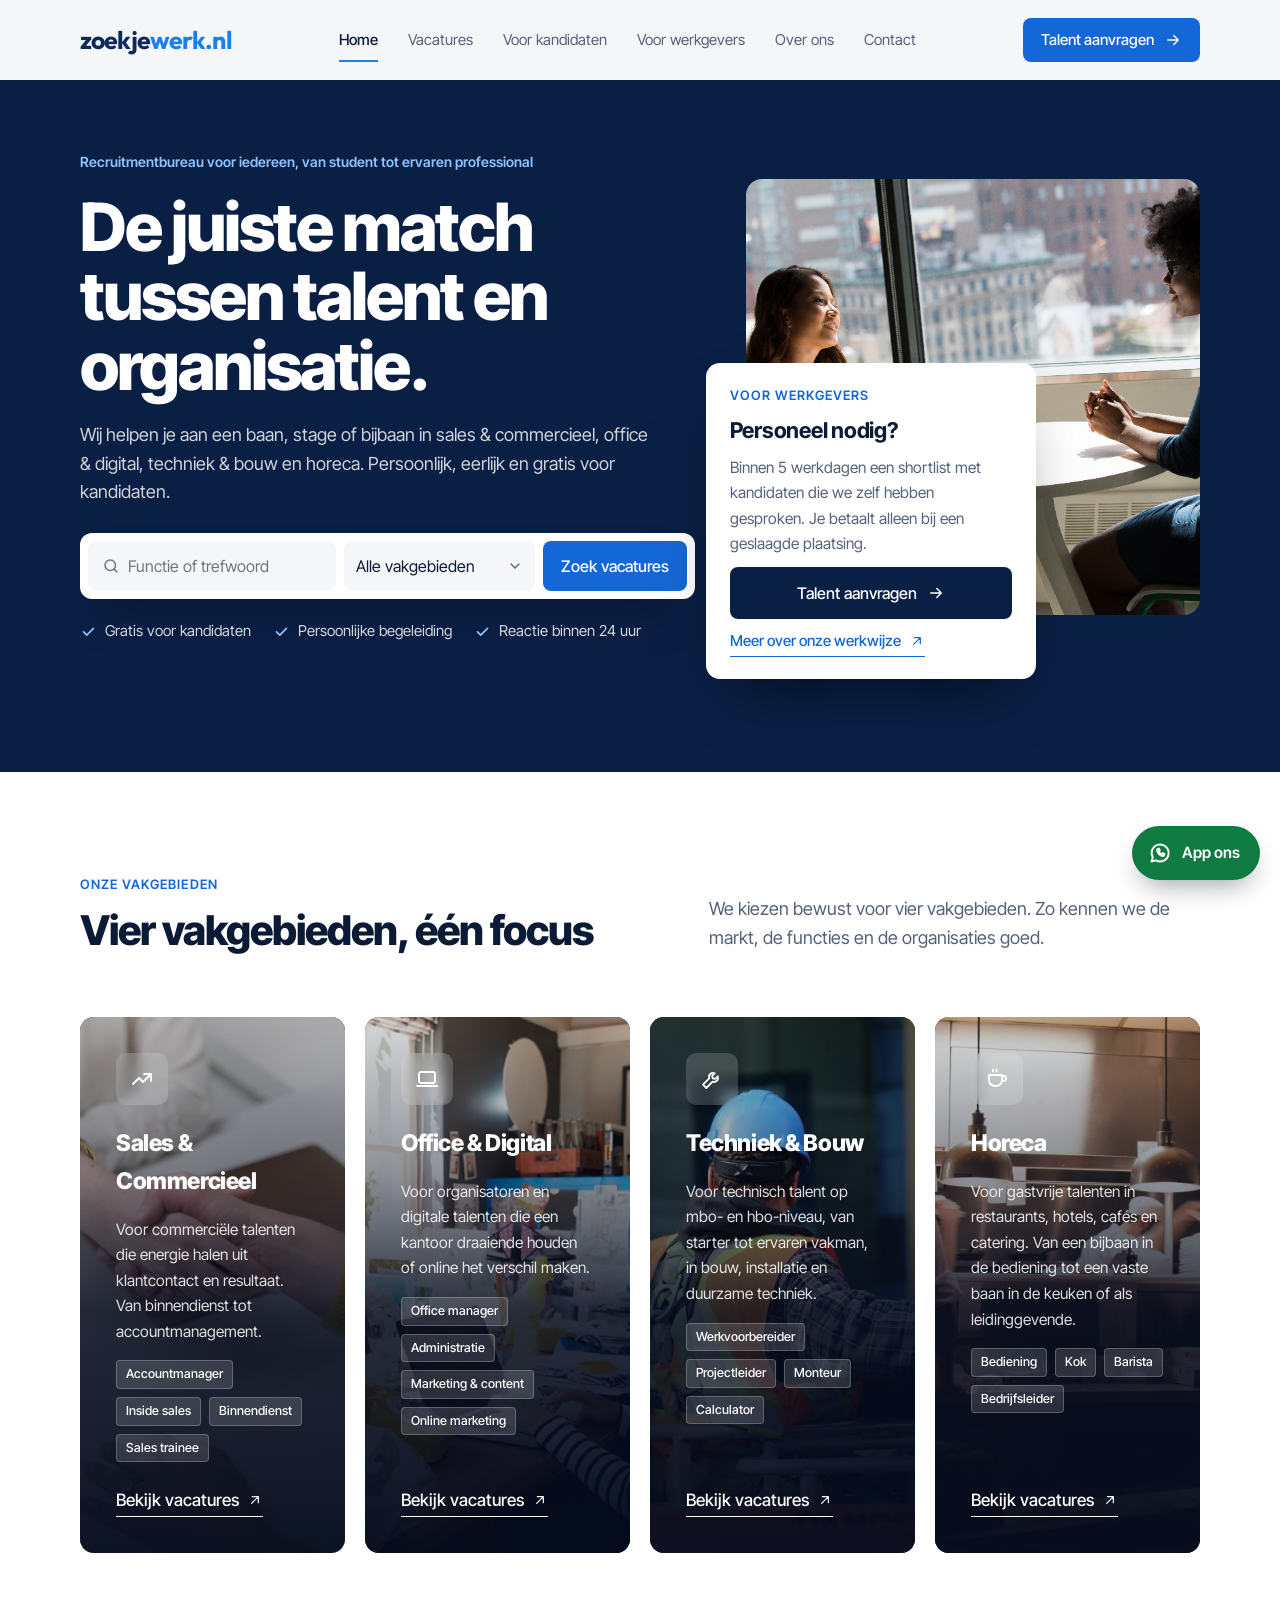
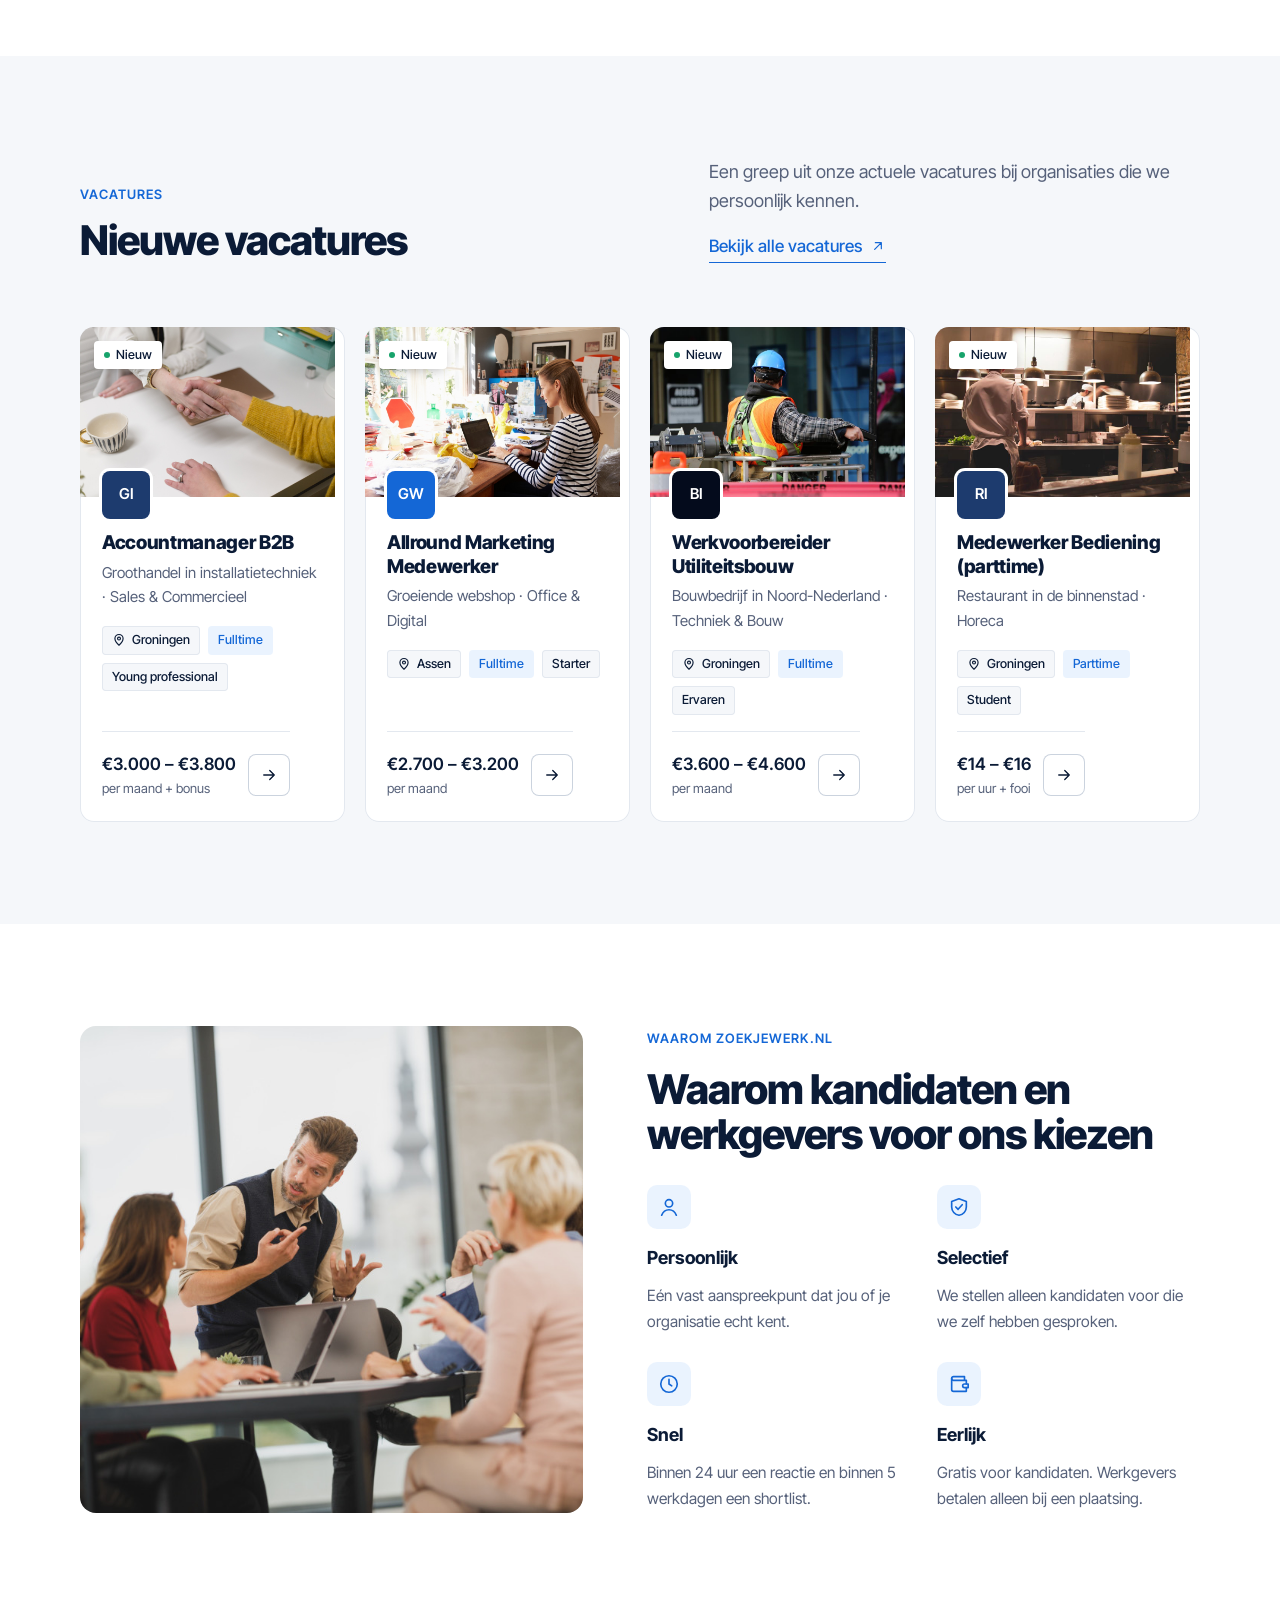
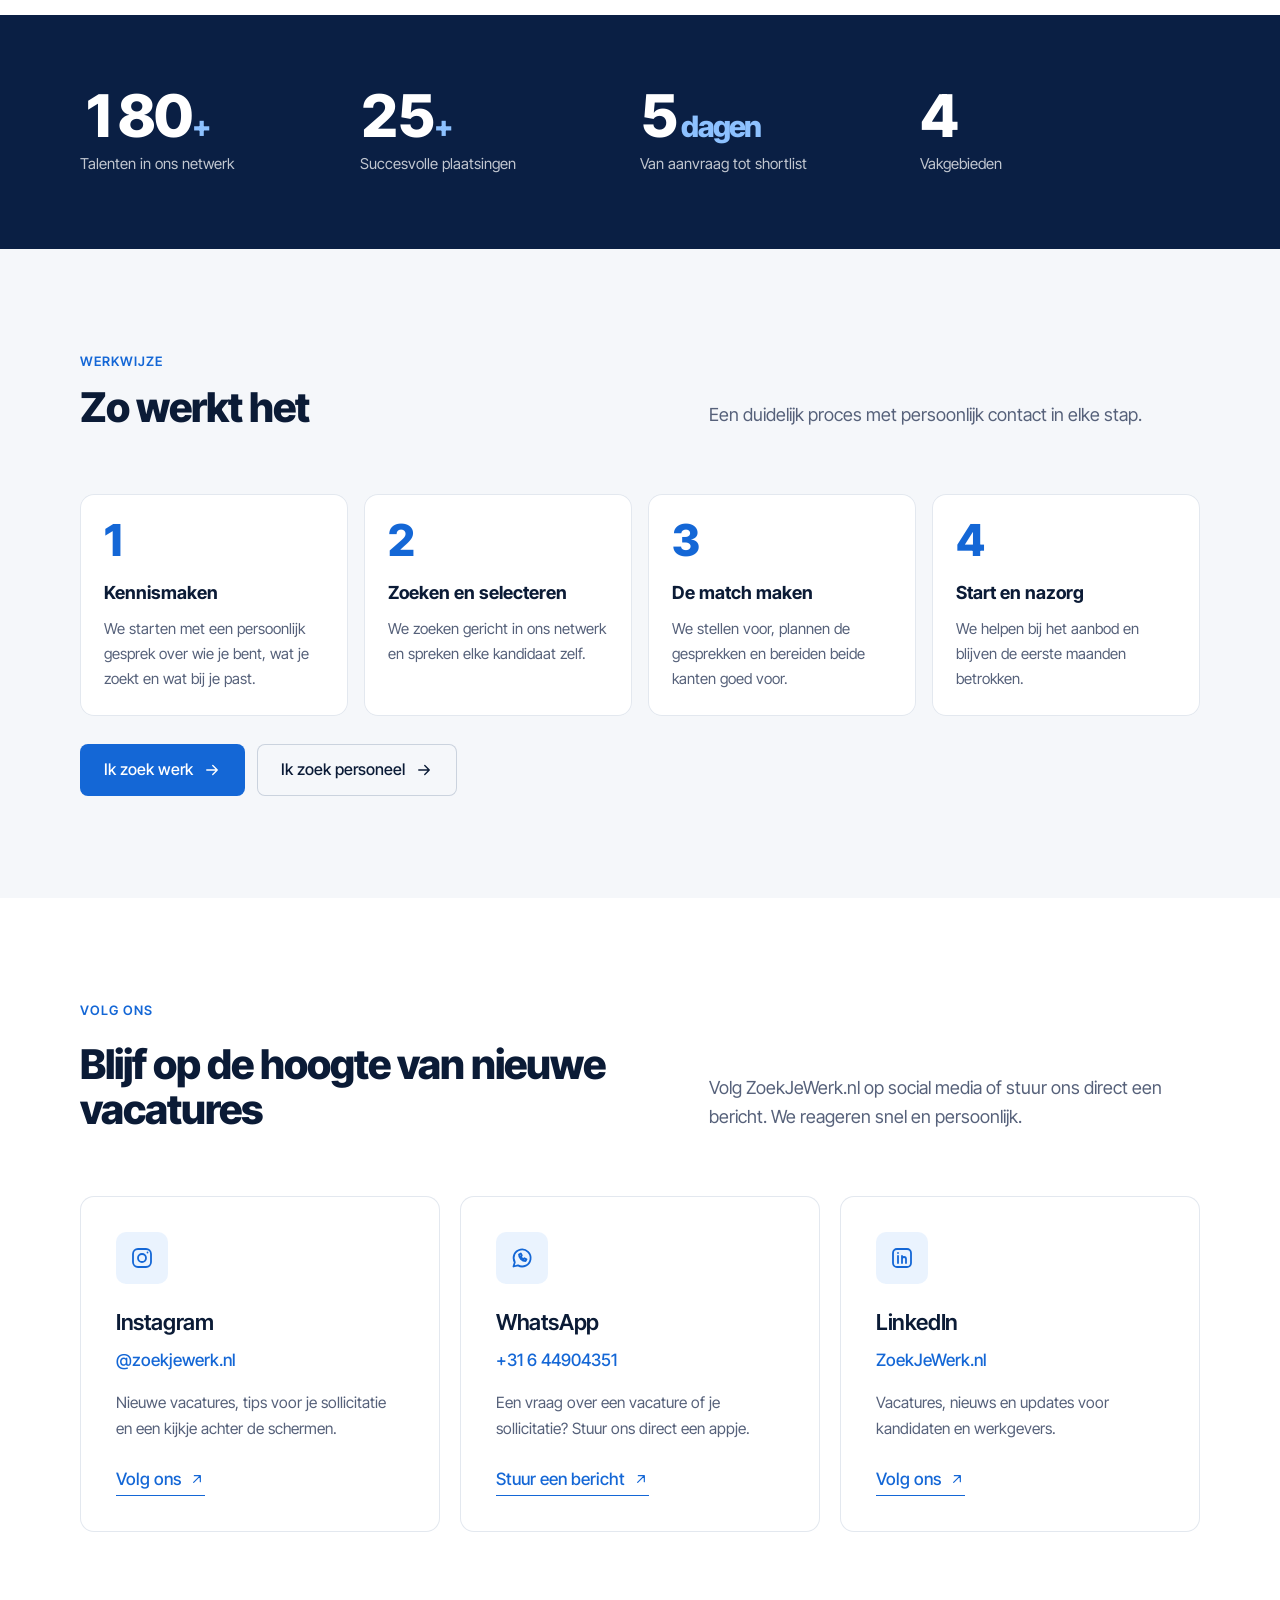
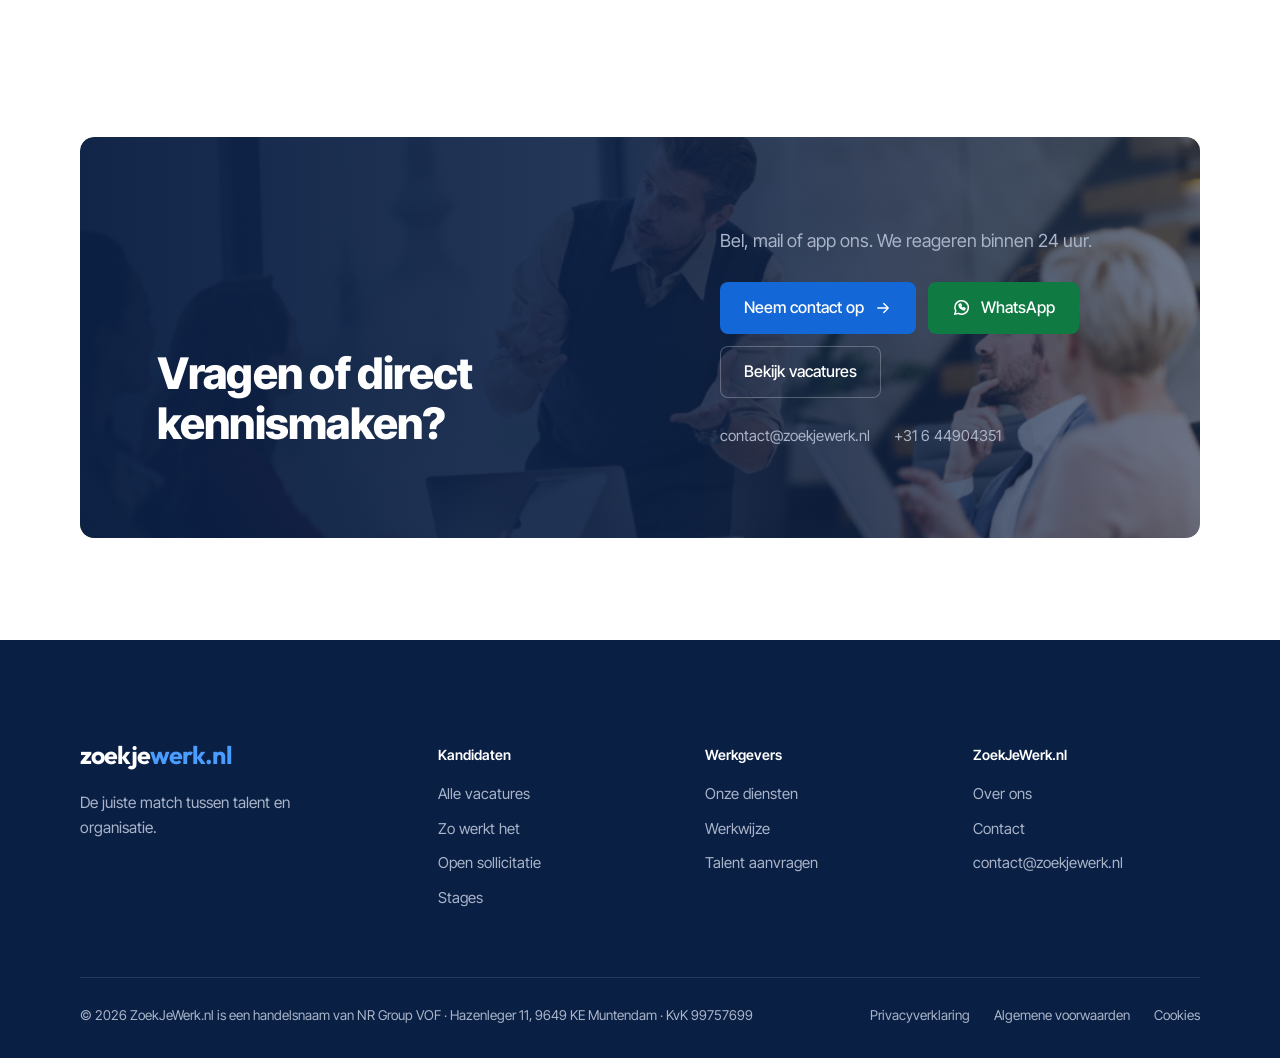
==== commit 424f0165: "Horeca toegevoegd als vierde vakgebied - Fotokaart Horeca op de homepage, vier vacatures uitgelicht " ====
--- a/index.html
+++ b/index.html
@@ -4,10 +4,10 @@
   <meta charset="utf-8">
   <meta name="viewport" content="width=device-width, initial-scale=1">
   <title>ZoekJeWerk.nl — De juiste match tussen talent en organisatie</title>
-  <meta name="description" content="ZoekJeWerk.nl is hét recruitmentbureau voor sales &amp; commercieel, office &amp; digital en techniek &amp; bouw. Voor iedereen, van student tot ervaren professional.">
+  <meta name="description" content="ZoekJeWerk.nl is hét recruitmentbureau voor sales &amp; commercieel, office &amp; digital, techniek &amp; bouw en horeca. Voor iedereen, van student tot ervaren professional.">
   <meta name="theme-color" content="#040B1C">
   <meta property="og:title" content="ZoekJeWerk.nl — De juiste match tussen talent en organisatie">
-  <meta property="og:description" content="ZoekJeWerk.nl is hét recruitmentbureau voor sales &amp; commercieel, office &amp; digital en techniek &amp; bouw. Voor iedereen, van student tot ervaren professional.">
+  <meta property="og:description" content="ZoekJeWerk.nl is hét recruitmentbureau voor sales &amp; commercieel, office &amp; digital, techniek &amp; bouw en horeca. Voor iedereen, van student tot ervaren professional.">
   <meta property="og:type" content="website">
   <meta property="og:locale" content="nl_NL">
   <link rel="icon" href="data:image/svg+xml,%3Csvg xmlns='http://www.w3.org/2000/svg' viewBox='0 0 64 64'%3E%3Crect width='64' height='64' rx='16' fill='%230B2A5E'/%3E%3Ctext x='32' y='45' text-anchor='middle' font-family='Arial,Helvetica,sans-serif' font-weight='800' font-size='40' fill='%23fff'%3Ez%3C/text%3E%3Ccircle cx='48' cy='44' r='5' fill='%231A7FF0'/%3E%3C/svg%3E">
@@ -60,10 +60,10 @@
         <div class="hero__main">
           <p class="hero__kicker">Recruitmentbureau voor iedereen, van student tot ervaren professional</p>
           <h1 class="display">De juiste match tussen talent en organisatie.</h1>
-          <p class="hero__sub">Wij helpen je aan een baan, stage of bijbaan in sales &amp; commercieel, office &amp; digital en techniek &amp; bouw. Persoonlijk, eerlijk en gratis voor kandidaten.</p>
+          <p class="hero__sub">Wij helpen je aan een baan, stage of bijbaan in sales &amp; commercieel, office &amp; digital, techniek &amp; bouw en horeca. Persoonlijk, eerlijk en gratis voor kandidaten.</p>
           <form class="job-search" action="vacatures.html" method="get" role="search" data-job-search>
             <div class="job-search__field"><svg viewBox="0 0 24 24" fill="none" stroke="currentColor" stroke-width="2" stroke-linecap="round"><circle cx="11" cy="11" r="7"/><path d="M20 20l-3.5-3.5"/></svg><label class="sr-only" for="hs-q">Functie of trefwoord</label><input id="hs-q" name="q" type="search" placeholder="Functie of trefwoord"></div>
-            <div class="job-search__field"><label class="sr-only" for="hs-sector">Vakgebied</label><select id="hs-sector" name="sector"><option value="">Alle vakgebieden</option><option>Sales &amp; Commercieel</option><option>Office &amp; Digital</option><option>Techniek &amp; Bouw</option></select></div>
+            <div class="job-search__field"><label class="sr-only" for="hs-sector">Vakgebied</label><select id="hs-sector" name="sector"><option value="">Alle vakgebieden</option><option>Sales &amp; Commercieel</option><option>Office &amp; Digital</option><option>Techniek &amp; Bouw</option><option>Horeca</option></select></div>
             <button class="btn btn--accent" type="submit">Zoek vacatures</button>
           </form>
           <ul class="hero__usps">
@@ -90,9 +90,9 @@
         <div class="section-head section-head--split">
           <div style="display:grid;gap:12px">
             <span class="eyebrow">Onze vakgebieden</span>
-            <h2 class="h2">Drie vakgebieden, één focus</h2>
-          </div>
-          <p class="lead">We kiezen bewust voor drie vakgebieden. Zo kennen we de markt, de functies en de organisaties goed.</p>
+            <h2 class="h2">Vier vakgebieden, één focus</h2>
+          </div>
+          <p class="lead">We kiezen bewust voor vier vakgebieden. Zo kennen we de markt, de functies en de organisaties goed.</p>
         </div>
         <div class="sectors">
           <a class="sector sector--photo" href="vacatures.html?sector=Sales+%26+Commercieel">
@@ -117,6 +117,14 @@
             <h3>Techniek &amp; Bouw</h3>
             <p>Voor technisch talent op mbo- en hbo-niveau, van starter tot ervaren vakman, in bouw, installatie en duurzame techniek.</p>
             <div class="job-card__meta"><span class="tag">Werkvoorbereider</span><span class="tag">Projectleider</span><span class="tag">Monteur</span><span class="tag">Calculator</span></div>
+            <span class="link-arrow">Bekijk vacatures <svg viewBox="0 0 24 24" fill="none" stroke="currentColor" stroke-width="1.8" stroke-linecap="round" stroke-linejoin="round"><path d="M7 17L17 7M8 7h9v9"/></svg></span>
+          </a>
+          <a class="sector sector--photo" href="vacatures.html?sector=Horeca">
+            <img class="sector__img" src="assets/images/foto/horeca.jpg" alt="Kok aan het werk in een restaurantkeuken" loading="lazy" width="960" height="640">
+            <div class="sector__icon"><svg viewBox="0 0 24 24" fill="none" stroke="currentColor" stroke-width="1.8" stroke-linecap="round" stroke-linejoin="round"><path d="M4 8h13v5a6 6 0 0 1-6 6h-1a6 6 0 0 1-6-6z"/><path d="M17 9h1.5a2.5 2.5 0 0 1 0 5H17"/><path d="M8 2.5v2M11.5 2.5v2"/></svg></div>
+            <h3>Horeca</h3>
+            <p>Voor gastvrije talenten in restaurants, hotels, cafés en catering. Van een bijbaan in de bediening tot een vaste baan in de keuken of als leidinggevende.</p>
+            <div class="job-card__meta"><span class="tag">Bediening</span><span class="tag">Kok</span><span class="tag">Barista</span><span class="tag">Bedrijfsleider</span></div>
             <span class="link-arrow">Bekijk vacatures <svg viewBox="0 0 24 24" fill="none" stroke="currentColor" stroke-width="1.8" stroke-linecap="round" stroke-linejoin="round"><path d="M7 17L17 7M8 7h9v9"/></svg></span>
           </a>
         </div>
@@ -165,7 +173,7 @@
           <div class="stat"><div class="stat__num">180<small>+</small></div><p>Talenten in ons netwerk</p></div>
           <div class="stat"><div class="stat__num">25<small>+</small></div><p>Succesvolle plaatsingen</p></div>
           <div class="stat"><div class="stat__num">5<small> dagen</small></div><p>Van aanvraag tot shortlist</p></div>
-          <div class="stat"><div class="stat__num">3</div><p>Vakgebieden</p></div>
+          <div class="stat"><div class="stat__num">4</div><p>Vakgebieden</p></div>
         </div>
       </div>
     </section>
--- a/assets/css/style.css
+++ b/assets/css/style.css
@@ -984,3 +984,15 @@
 .modal__wa { display: flex; align-items: center; gap: 10px; padding: 14px 16px; border-radius: 10px; background: #EAF7EF; color: var(--text) !important; font-size: 15px; }
 .modal__wa .wa-icon { width: 22px; height: 22px; flex: none; color: #0F7A41; }
 .modal__wa a { color: #0B5F33; font-weight: 600; text-decoration: underline; }
+
+
+/* Vier vakgebieden naast elkaar */
+#specialisaties .sectors { grid-template-columns: repeat(4, 1fr); }
+#specialisaties .sector--photo { min-height: 460px; }
+@media (max-width: 1100px) { #specialisaties .sectors { grid-template-columns: 1fr 1fr; } }
+@media (max-width: 640px) { #specialisaties .sectors { grid-template-columns: 1fr; } }
+#featured-jobs { grid-template-columns: repeat(4, 1fr); }
+#featured-jobs .job-card__title { font-size: 19px; }
+@media (max-width: 1100px) { #featured-jobs { grid-template-columns: 1fr 1fr; } }
+@media (max-width: 640px) { #featured-jobs { grid-template-columns: 1fr; } }
+#specialisaties .sector--photo h3 { font-size: 23px; }
